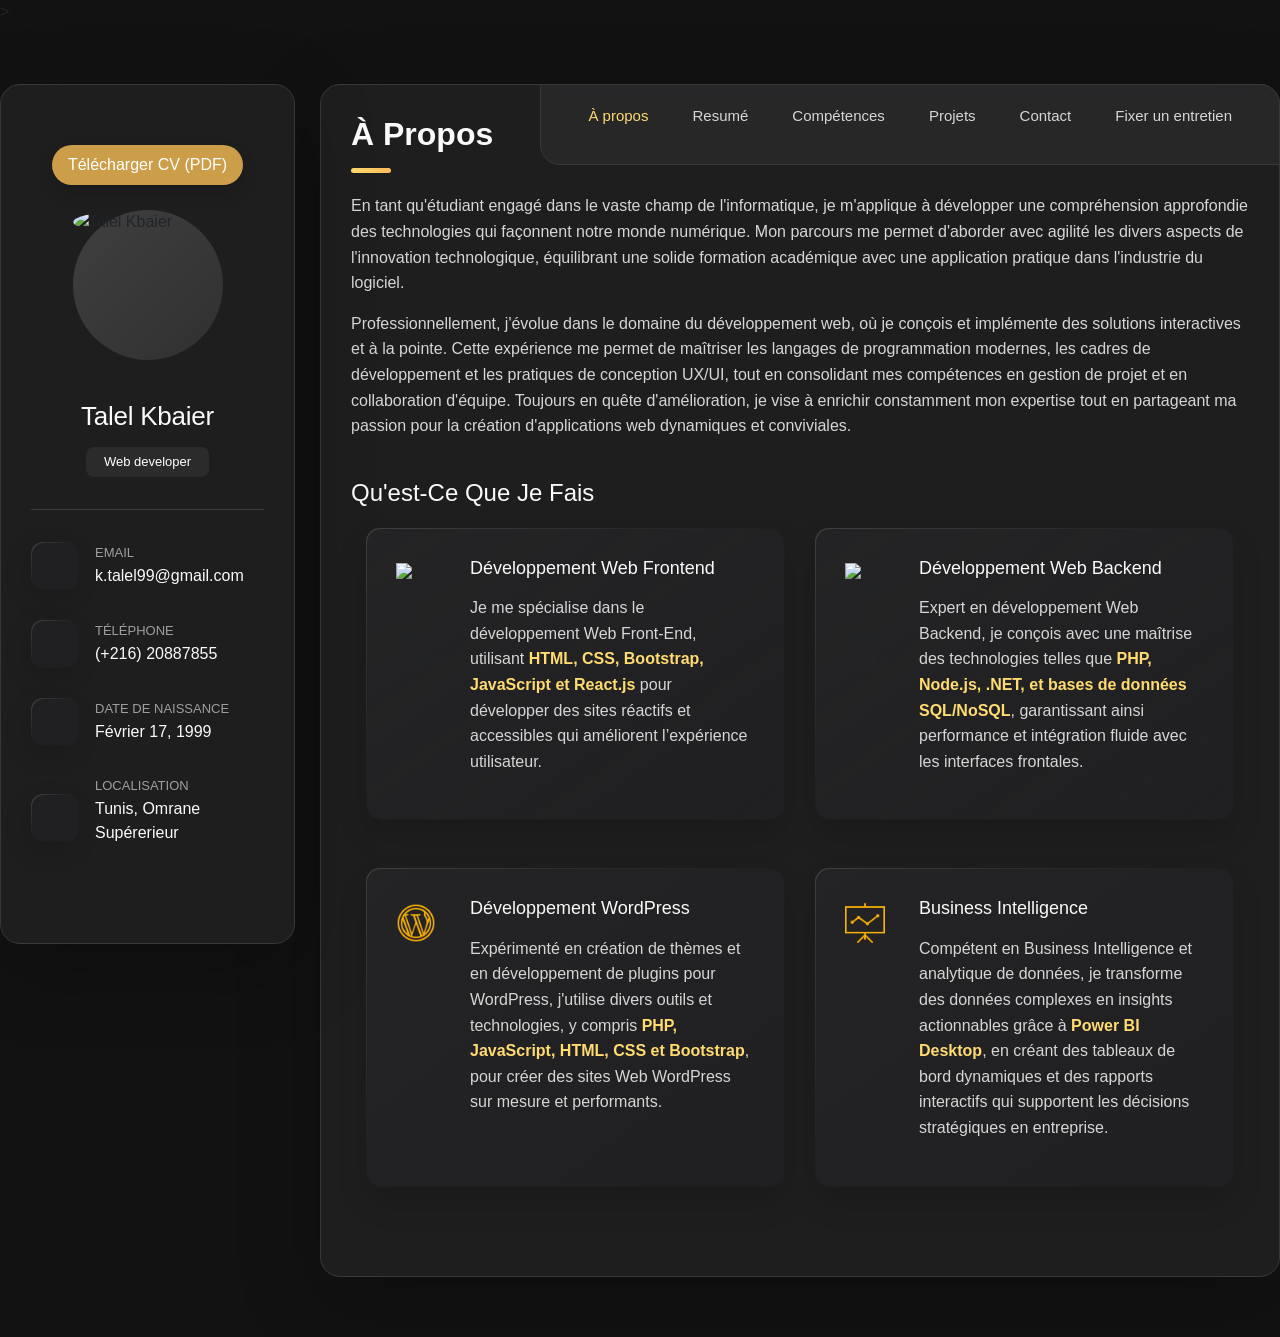
==== TalelPortfolio/index.html @ d2b21d93 "Add files via upload" ====
<!DOCTYPE html>
<html lang="en">
  <head>
    <meta charset="UTF-8" />
    <meta http-equiv="X-UA-Compatible" content="IE=edge" />
    <meta name="viewport" content="width=device-width, initial-scale=1.0" />
    >
    <link
      rel="stylesheet"
      href="https://stackpath.bootstrapcdn.com/bootstrap/4.5.2/css/bootstrap.min.css"
    />

    <title>Talel Kbaier</title>

    <!--
    - favicon
  -->
  <link rel="icon" href="./assets/images/talel_ai.jpg" type="image/jpg">


    <!--
    - custom css link
  -->
    <link rel="stylesheet" href="./assets/css/style.css" />

    <!--
    - google font link
  -->
    <link rel="preconnect" href="https://fonts.googleapis.com" />
    <link rel="preconnect" href="https://fonts.gstatic.com" crossorigin />
    <link
      href="https://fonts.googleapis.com/css2?family=Poppins:wght@300;400;500;600&display=swap"
      rel="stylesheet"
    />
  </head>

  <body>
    <!--
    - #MAIN
  -->

    <main>
      <!--
      - #SIDEBAR
    -->

    <aside class="sidebar" data-sidebar style="     ">
      <div class="sidebar-info"> 
        <div class="download-cv">
          <a href="./assets/cv/Talel_Kbaier_CV.pdf" class="btn btn-primary rounded-pill shadow" style="
              background-color: #cc9e49;
              border: none;
              text-align: center;
              text-decoration: none;
              display: inline-block;
              cursor: pointer;
              box-shadow: 0 4px 8px rgba(0, 0, 0, 0.1);
              padding: 8px 16px;
              color: white;
            " download="Talel_Kbaier_CV.pdf" target="_blank">
            Télécharger CV (PDF)
          </a>
        </div>
        
        <figure class="avatar-box" style="width: 150px; height: 150px ; border-radius: 50%;  ">
          <img src="./assets/images/talelPic.jpg" alt="Talel Kbaier" style="width: 100%; height: auto; border-radius: 50%;" />
        </figure>

          <div class="info-content">
            <h1 class="name" title="Talel Kbaier">Talel Kbaier</h1>

            <p class="title">Web developer</p>
          </div>

          <button class="info_more-btn" data-sidebar-btn>
            <span>Voir Contacts</span>

            <ion-icon name="chevron-down"></ion-icon>
          </button>
        </div>

        <div class="sidebar-info_more">
          <div class="separator"></div>

          <ul class="contacts-list">
            <li class="contact-item">
              <div class="icon-box">
                <ion-icon name="mail-outline"></ion-icon>
              </div>

              <div class="contact-info">
                <p class="contact-title">Email</p>

                <a href="mailto:k.talel99@gmail.com" class="contact-link"
                  >k.talel99@gmail.com</a
                >
              </div>
            </li>

            <li class="contact-item">
              <div class="icon-box">
                <ion-icon name="phone-portrait-outline"></ion-icon>
              </div>

              <div class="contact-info">
                <p class="contact-title">Téléphone</p>

                <a href="tel:+12133522795" class="contact-link"
                  >(+216) 20887855</a
                >
              </div>
            </li>

            <li class="contact-item">
              <div class="icon-box">
                <ion-icon name="calendar-outline"></ion-icon>
              </div>

              <div class="contact-info">
                <p class="contact-title">Date de naissance</p>

                <time datetime="1982-06-23">Février 17, 1999</time>
              </div>
            </li>

            <li class="contact-item">
              <div class="icon-box">
                <ion-icon name="location-outline"></ion-icon>
              </div>

              <div class="contact-info">
                <p class="contact-title">Localisation</p>

                <address>Tunis, Omrane Supérerieur</address>
              </div>
            </li>
          </ul>

          <div class="separator"></div>

          <ul class="social-list">
            <li class="social-item">
              <a href="https://www.facebook.com/Talel.Kb" class="social-link">
                <ion-icon name="logo-facebook"></ion-icon>
              </a>
            </li>

            <li class="social-item">
              <a
                href="https://www.linkedin.com/in/talel-kb/"
                class="social-link"
              >
                <ion-icon name="logo-linkedin"></ion-icon>
              </a>
            </li>

            <li class="social-item">
              <a href="https://www.instagram.com/talel_kb/" class="social-link">
                <ion-icon name="logo-instagram"></ion-icon>
              </a>
            </li>
          </ul>
        </div>
      </aside>

      <!--
      - #main-content
    -->

      <div class="main-content">
        <!--
        - #NAVBAR
      -->

        <nav class="navbar">
          <ul class="navbar-list">
            <li class="navbar-item">
              <button class="navbar-link active" data-nav-link>À propos</button>
            </li>

            <li class="navbar-item">
              <button class="navbar-link" data-nav-link>Resumé</button>
            </li>
            
            <li class="navbar-item">
              <button class="navbar-link" data-nav-link>Compétences</button>
            </li>

            <li class="navbar-item">
              <button class="navbar-link" data-nav-link>Projets</button>
            </li>

            <li class="navbar-item">
              <button class="navbar-link" data-nav-link>Contact</button>
            </li>

            <li class="navbar-item">
              <a href="https://calendly.com/talel_kb" target="_blank" class="navbar-link" rel="noopener noreferrer">Fixer un entretien </a>
            </li>
          </ul>
        </nav>

        <!--
        - #ABOUT
      -->

        <article class="about active" data-page="à propos">
          <header>
            <h2 class="h2 article-title">À propos</h2>
          </header>

          <section class="about-text">
            <p>
              En tant qu'étudiant engagé dans le vaste champ de l'informatique, je m'applique à développer une compréhension approfondie des technologies qui façonnent notre monde numérique. Mon parcours me permet d'aborder avec agilité les divers aspects de l'innovation technologique, équilibrant une solide formation académique avec une application pratique dans l'industrie du logiciel.
            </p>
          
            <p>
              Professionnellement, j'évolue dans le domaine du développement web, où je conçois et implémente des solutions interactives et à la pointe. Cette expérience me permet de maîtriser les langages de programmation modernes, les cadres de développement et les pratiques de conception UX/UI, tout en consolidant mes compétences en gestion de projet et en collaboration d'équipe. Toujours en quête d'amélioration, je vise à enrichir constamment mon expertise tout en partageant ma passion pour la création d'applications web dynamiques et conviviales.
            </p>
          </section>

          <!--
          - service
        -->

          <section class="service">
            <h3 class="h3 service-title">Qu'est-ce que je fais</h3>
            <div class="container">
              <!-- Première ligne pour les deux premiers éléments de service -->
              <div class="row mb-4 d-flex align-items-stretch">
                <!-- Première carte de service : Développement Frontend -->
                <div class="col-md-6 mb-4">
                  <div class="service-item d-flex h-100">
                    <div class="service-icon-box mr-3">
                      <img
                        src="./assets/images/icon-dev.svg"
                        alt="icone de développement frontend"
                        width="40"
                      />
                    </div>
                    <div class="service-content-box">
                      <h4 class="h4 service-item-title mb-3">
                        Développement Web Frontend
                      </h4>
                      <p class="service-item-text">
                        Je me spécialise dans le développement Web Front-End,
                        utilisant
                        <b>HTML, CSS, Bootstrap, JavaScript et React.js</b>
                        pour développer des sites réactifs et accessibles qui
                        améliorent l’expérience utilisateur.
                      </p>
                    </div>
                  </div>
                </div>

                <!-- Deuxième carte de service : Développement Backend -->
                <div class="col-md-6 mb-4">
                  <div class="service-item d-flex h-100">
                    <div class="service-icon-box mr-3">
                      <img
                        src="./assets/images/icon-dev.svg"
                        alt="icone de développement backend"
                        width="40"
                      />
                    </div>
                    <div class="service-content-box">
                      <h4 class="h4 service-item-title mb-3">
                        Développement Web Backend
                      </h4>
                      <p class="service-item-text">
                        Expert en développement Web Backend, je conçois avec une
                        maîtrise des technologies telles que
                        <b>PHP, Node.js, .NET, et bases de données SQL/NoSQL</b
                        >, garantissant ainsi performance et intégration fluide
                        avec les interfaces frontales.
                      </p>
                    </div>
                  </div>
                </div>
              </div>

              <!-- Deuxième ligne pour le troisième et le quatrième élément de service -->
              <div class="row mb-4 d-flex align-items-stretch">
                <!-- Quatrième carte de service : Développement WordPress -->
                <div class="col-md-6 mb-4">
                  <div class="service-item d-flex h-100">
                    <div class="service-icon-box mr-3">
                      <img
                        src="./assets/images/icon-wp.png"
                        alt="icone de développement WordPress"
                        width="40"
                      />
                    </div>
                    <div class="service-content-box">
                      <h4 class="h4 service-item-title mb-3">
                        Développement WordPress
                      </h4>
                      <p class="service-item-text">
                        Expérimenté en création de thèmes et en développement de
                        plugins pour WordPress, j'utilise divers outils et
                        technologies, y compris
                        <b>PHP, JavaScript, HTML, CSS et Bootstrap</b>, pour
                        créer des sites Web WordPress sur mesure et performants.
                      </p>
                    </div>
                  </div>
                </div>
                <!-- Troisième carte de service : Business Intelligence -->
                <div class="col-md-6 mb-4">
                  <div class="service-item d-flex h-100">
                    <div class="service-icon-box mr-3">
                      <img
                        src="./assets/images/icon-bi.png"
                        alt="icone de business intelligence"
                        width="40"
                      />
                    </div>
                    <div class="service-content-box">
                      <h4 class="h4 service-item-title mb-3">
                        Business Intelligence
                      </h4>
                      <p class="service-item-text">
                        Compétent en Business Intelligence et analytique de
                        données, je transforme des données complexes en insights
                        actionnables grâce à <b>Power BI Desktop</b>, en créant
                        des tableaux de bord dynamiques et des rapports
                        interactifs qui supportent les décisions stratégiques en
                        entreprise.
                      </p>
                    </div>
                  </div>
                </div>
              </div>
            </div>
          </section>

          <!--
          - testimonials
        -->

          <!-- <section class="testimonials">
            <h3 class="h3 testimonials-title">Testimonials</h3>

            <ul class="testimonials-list has-scrollbar">
              <li class="testimonials-item">
                <div class="content-card" data-testimonials-item>
                  <figure class="testimonials-avatar-box">
                    <img
                      src="./assets/images/avatar-1.png"
                      alt="Daniel lewis"
                      width="60"
                      data-testimonials-avatar
                    />
                  </figure>

                  <h4
                    class="h4 testimonials-item-title"
                    data-testimonials-title
                  >
                    Daniel lewis
                  </h4>

                  <div class="testimonials-text" data-testimonials-text>
                    <p>
                      Richard was hired to create a corporate identity. We were
                      very pleased with the work done. She has a lot of
                      experience and is very concerned about the needs of
                      client. Lorem ipsum dolor sit amet, ullamcous cididt
                      consectetur adipiscing elit, seds do et eiusmod tempor
                      incididunt ut laborels dolore magnarels alia.
                    </p>
                  </div>
                </div>
              </li>

              <li class="testimonials-item">
                <div class="content-card" data-testimonials-item>
                  <figure class="testimonials-avatar-box">
                    <img
                      src="./assets/images/avatar-2.png"
                      alt="Jessica miller"
                      width="60"
                      data-testimonials-avatar
                    />
                  </figure>

                  <h4
                    class="h4 testimonials-item-title"
                    data-testimonials-title
                  >
                    Jessica miller
                  </h4>

                  <div class="testimonials-text" data-testimonials-text>
                    <p>
                      Richard was hired to create a corporate identity. We were
                      very pleased with the work done. She has a lot of
                      experience and is very concerned about the needs of
                      client. Lorem ipsum dolor sit amet, ullamcous cididt
                      consectetur adipiscing elit, seds do et eiusmod tempor
                      incididunt ut laborels dolore magnarels alia.
                    </p>
                  </div>
                </div>
              </li>

              <li class="testimonials-item">
                <div class="content-card" data-testimonials-item>
                  <figure class="testimonials-avatar-box">
                    <img
                      src="./assets/images/avatar-3.png"
                      alt="Emily evans"
                      width="60"
                      data-testimonials-avatar
                    />
                  </figure>

                  <h4
                    class="h4 testimonials-item-title"
                    data-testimonials-title
                  >
                    Emily evans
                  </h4>

                  <div class="testimonials-text" data-testimonials-text>
                    <p>
                      Richard was hired to create a corporate identity. We were
                      very pleased with the work done. She has a lot of
                      experience and is very concerned about the needs of
                      client. Lorem ipsum dolor sit amet, ullamcous cididt
                      consectetur adipiscing elit, seds do et eiusmod tempor
                      incididunt ut laborels dolore magnarels alia.
                    </p>
                  </div>
                </div>
              </li>

              <li class="testimonials-item">
                <div class="content-card" data-testimonials-item>
                  <figure class="testimonials-avatar-box">
                    <img
                      src="./assets/images/avatar-4.png"
                      alt="Henry william"
                      width="60"
                      data-testimonials-avatar
                    />
                  </figure>

                  <h4
                    class="h4 testimonials-item-title"
                    data-testimonials-title
                  >
                    Henry william
                  </h4>

                  <div class="testimonials-text" data-testimonials-text>
                    <p>
                      Richard was hired to create a corporate identity. We were
                      very pleased with the work done. She has a lot of
                      experience and is very concerned about the needs of
                      client. Lorem ipsum dolor sit amet, ullamcous cididt
                      consectetur adipiscing elit, seds do et eiusmod tempor
                      incididunt ut laborels dolore magnarels alia.
                    </p>
                  </div>
                </div>
              </li>
            </ul>
          </section> -->

          <!--
          - testimonials modal
        -->

          <div class="modal-container" data-modal-container>
            <div class="overlay" data-overlay></div>

            <section class="testimonials-modal">
              <button class="modal-close-btn" data-modal-close-btn>
                <ion-icon name="close-outline"></ion-icon>
              </button>

              <div class="modal-img-wrapper">
                <figure class="modal-avatar-box">
                  <img
                    src="./assets/images/avatar-1.png"
                    alt="Daniel lewis"
                    width="80"
                    data-modal-img
                  />
                </figure>

                <img src="./assets/images/icon-quote.svg" alt="quote icon" />
              </div>

              <!-- <div class="modal-content">
                <h4 class="h3 modal-title" data-modal-title>Daniel lewis</h4>

                <time datetime="2021-06-14">14 June, 2021</time>

                <div data-modal-text>
                  <p>
                    Richard was hired to create a corporate identity. We were
                    very pleased with the work done. She has a lot of experience
                    and is very concerned about the needs of client. Lorem ipsum
                    dolor sit amet, ullamcous cididt consectetur adipiscing
                    elit, seds do et eiusmod tempor incididunt ut laborels
                    dolore magnarels alia.
                  </p>
                </div>
              </div> -->
            </section>
          </div>

          <!--
          - clients
        -->

          <section class="clients">
            <!-- <h3 class="h3 clients-title">Clients</h3>

            <ul class="clients-list has-scrollbar">
              <li class="clients-item">
                <a href="#">
                  <img
                    src="./assets/images/logo-1-color.png"
                    alt="client logo"
                  />
                </a>
              </li>

              <li class="clients-item">
                <a href="#">
                  <img
                    src="./assets/images/logo-2-color.png"
                    alt="client logo"
                  />
                </a>
              </li>

              <li class="clients-item">
                <a href="#">
                  <img
                    src="./assets/images/logo-3-color.png"
                    alt="client logo"
                  />
                </a>
              </li>

              <li class="clients-item">
                <a href="#">
                  <img
                    src="./assets/images/logo-4-color.png"
                    alt="client logo"
                  />
                </a>
              </li>

              <li class="clients-item">
                <a href="#">
                  <img
                    src="./assets/images/logo-5-color.png"
                    alt="client logo"
                  />
                </a>
              </li>

              <li class="clients-item">
                <a href="#">
                  <img
                    src="./assets/images/logo-6-color.png"
                    alt="client logo"
                  />
                </a>
              </li>
            </ul> -->
          </section>
        </article>

        <!--
        - #RESUMé
      -->

        <article class="resume" data-page="resumé">
          <header>
            <h2 class="h2 article-title">Resumé</h2>
          </header>
          <section class="timeline">
            <div class="title-wrapper">
              <div class="icon-box">
                <ion-icon name="book-outline"></ion-icon>
              </div>

              <h3 class="h3">Education</h3>
            </div>

            <ol class="timeline-list">
              <li class="timeline-item">
                <h4 class="h4 timeline-item-title">
                  Ecole Sup Privée d'Ingénierie et de Technologies ESPRIT
                </h4>

                <p class="timeline-text">
                  Cycle d'ingénieur en informatique (cours du soir)
                  <span>Actuellement</span>
                </p>
              </li>

              <li class="timeline-item">
                <h4 class="h4 timeline-item-title">
                  Faculté des Sciences Economiques et de Gestion De Tunis FSEGT
                </h4>

                <p class="timeline-text">
                  Business Intelligence <span>2020 - 2022</span>
                </p>
              </li>

              <li class="timeline-item">
                <h4 class="h4 timeline-item-title">
                  L'Institut supérieur d'informatique de Mahdia ISIMA
                </h4>

                <p class="timeline-text">
                  Business Computing <span>2019 - 2020</span>
                </p>
              </li>
              <li class="timeline-item">
                <h4 class="h4 timeline-item-title">Lycée Bardo</h4>

                <p class="timeline-text">
                  Baccalauréat en Sciences Techniques <span>2018 - 2019</span>
                </p>
              </li>
            </ol>
          </section>

          <section class="timeline">
            <div class="title-wrapper">
              <div class="icon-box">
                <img src="./assets/images/experIcon.png" alt="Expérience Icon">
              </div>
              
              <h3 class="h3">Expérience</h3>
            </div>

            <ol class="timeline-list">
              <li class="timeline-item">
                <h4 class="h4 timeline-item-title">Triweb</h4>

                <span>01/2023- Actuellement</span>

                <p class="timeline-text">
                  En tant que développeur <b>Web front-end et back-end </b>à
                  Triweb, j’emploie une gamme étendue de technologies, incluant
                  HTML, CSS, JavaScript, PHP, React.js, .NET, Node.js, ainsi que
                  les systèmes de gestion de base de données MongoDB et SQL
                  Server. Spécialisé aussi dans le développement
                  <b>WordPress</b>, je maîtrise l’utilisation des différents
                  plugins et thèmes et me consacre à la
                  <b>création de plugins</b> sur mesure.
                </p>
              </li>

              <li class="timeline-item">
                <h4 class="h4 timeline-item-title">Transcom</h4>

                <span> 08/2022 - 12/2022 </span>

                <p class="timeline-text">Conseiller bancaire à Paypal</p>
              </li>

              <li class="timeline-item">
                <h4 class="h4 timeline-item-title">Assurance COMAR (PFE)</h4>
                <span>01/2022 - 06/2022</span>
                <p class="timeline-text">
                  J'ai mené une analyse approfondie des performances techniques
                  du programme de réassurance, en exploitant
                  <b>Power BI Desktop</b>
                  pour en extraire des insights clés et élaborer des tableaux de
                  bord interactifs qui ont optimisé la prise de décision
                  stratégique.
                </p>
              </li>

              <li class="timeline-item">
                <h4 class="h4 timeline-item-title">Stradivarius</h4>
                <span>06/2021 - 08/2021</span>
                <p class="timeline-text">Conseiller de vente</p>
              </li>
            </ol>
    

        </article>

      
        <!--
        - #Compétences
      -->

        <article class="compétences" data-page="compétences">
          <header>
            <h2 style="font-size: x-large;" class="h2 article-title">Compétences</h2>
          </header>
 

          <section class="skill py-5">
            <h3 class="h3 skills-title text-center mb-4">Mes compétences</h3>
          
            <div class="container">
              <div class="row">
                <div class="col-12 text-center mb-4">
                  <h7 class="skills-title mb-4">Web</h7>
                </div>
          
                <!-- Compétences "Web" -->
                <div class="row mb-5 justify-content-center">
                  <div class="col-custom mb-3">
                    <div class="card skill-card px-2 py-2">
                      <div class="card-body p-2">
                        <h6 class="card-title mb-0 text-center">HTML</h6>
                      </div>
                    </div>
                  </div>
          
                  <div class="col-custom mb-3">
                    <div class="card skill-card px-2 py-2">
                      <div class="card-body p-2">
                        <h6 class="card-title mb-0 text-center">CSS</h6>
                      </div>
                    </div>
                  </div>
          
                  <div class="col-custom mb-3">
                    <div class="card skill-card px-2 py-2">
                      <div class="card-body p-2">
                        <h6 class="card-title mb-0 text-center">JavaScript</h6>
                      </div>
                    </div>
                  </div>
          
                  <div class="col-custom mb-3">
                    <div class="card skill-card px-2 py-2">
                      <div class="card-body p-2">
                        <h6 class="card-title mb-0 text-center">PHP</h6>
                      </div>
                    </div>
                  </div>
          
                  <div class="col-custom mb-3">
                    <div class="card skill-card px-2 py-2">
                      <div class="card-body p-2">
                        <h6 class="card-title mb-0 text-center">Bootstrap</h6>
                      </div>
                    </div>
                  </div>
          
                  <div class="col-custom mb-3">
                    <div class="card skill-card px-2 py-2">
                      <div class="card-body p-2">
                        <h6 class="card-title mb-0 text-center">React Js</h6>
                      </div>
                    </div>
                  </div>
          
                  <div class="col-custom mb-3">
                    <div class="card skill-card px-2 py-2">
                      <div class="card-body p-2">
                        <h6 class="card-title mb-0 text-center">Node Js</h6>
                      </div>
                    </div>
                  </div>
          
                  <div class="col-custom mb-3">
                    <div class="card skill-card px-2 py-2">
                      <div class="card-body p-2">
                        <h6 class="card-title mb-0 text-center">C# .NET</h6>
                      </div>
                    </div>
         
                </div> <!-- Fin compétences "Web" -->
          
                <div class="col-12 text-center mb-4">
                  <h7 class="skills-title mb-4">Base de données</h7>
                </div>
          
                <!-- Compétences "Base de données" -->
                <div class="row mb-5 justify-content-center">
                  <div class="col-custom mb-3">
                    <div class="card skill-card px-2 py-2">
                      <div class="card-body p-2">
                        <h6 class="card-title mb-0 text-center">NoSQL</h6>
                      </div>
                    </div>
                  </div>
          
                  <div class="col-custom mb-3">
                    <div class="card skill-card px-2 py-2">
                      <div class="card-body p-2">
                        <h6 class="card-title mb-0 text-center">Mongo DB</h6>
                      </div>
                    </div>
                  </div>
          
                  <div class="col-custom mb-3">
                    <div class="card skill-card px-2 py-2">
                      <div class="card-body p-2">
                        <h6 class="card-title mb-0 text-center">SQL Server</h6>
                      </div>
                    </div>
                  </div>
          
                  <div class="col-custom mb-3">
                    <div class="card skill-card px-2 py-2">
                      <div class="card-body p-2">
                        <h6 class="card-title mb-0 text-center">phpMyAdmin</h6>
                      </div>
                    </div>
                  </div>
          
                  <div class="col-custom mb-3">
                    <div class="card skill-card px-2 py-2">
                      <div class="card-body p-2">
                        <h6 class="card-title mb-0 text-center">Power BI Desktop</h6>
                      </div>
                    </div>
                  
                </div> <!-- Fin compétences "Base de données" -->
          
                <div class="col-12 text-center mb-4">
                  <h7 class="skills-title mb-4">Programmation</h7>
                </div>
          
                <!-- Compétences "Programmation" -->
                <div class="row mb-5 justify-content-center">
                  <div class="col-custom mb-3">
                    <div class="card skill-card px-2 py-2">
                      <div class="card-body p-2">
                        <h6 class="card-title mb-0 text-center">Python</h6>
                      </div>
                    </div>
                  </div>
          
                  <div class="col-custom mb-3">
                    <div class="card skill-card px-2 py-2">
                      <div class="card-body p-2">
                        <h6 class="card-title mb-0 text-center">Java</h6>
                      </div>
                    </div>
                  </div>
          
                  <div class="col-custom mb-3">
                    <div class="card skill-card px-2 py-2">
                      <div class="card-body p-2">
                        <h6 class="card-title mb-0 text-center">C</h6>
                      </div>
                    </div>
                  </div>
               <!-- Fin compétences "Programmation" -->
          
                <div class="col-12 text-center mb-4">
                  <h6 class="skills-title mb-4">Autres</h6>
                </div>
          
                <!-- Compétences "Autres" -->
                <div class="row mb-5 justify-content-center">
                  <div class="col-custom mb-3">
                    <div class="card skill-card px-2 py-2">
                      <div class="card-body p-2">
                        <h6 class="card-title mb-0 text-center">UML</h6>
                      </div>
                    </div>
                  </div>
          
                  <div class="col-custom mb-3">
                    <div class="card skill-card px-2 py-2">
                      <div class="card-body p-2">
                        <h6 class="card-title mb-0 text-center">Odoo</h6>
                      </div>
                    </div>
                  </div>
          
                  <div class="col-custom mb-3">
                    <div class="card skill-card px-2 py-2">
                      <div class="card-body p-2">
                        <h6 class="card-title mb-0 text-center">Microsoft Office</h6>
                      </div>
                    </div>
                  </div>
          
                  <div class="col-custom mb-3">
                    <div class="card skill-card px-2 py-2">
                      <div class="card-body p-2">
                        <h6 class="card-title mb-0 text-center">Photoshop</h6>
                      </div>
                    </div>
                  </div>
          
                  <div class="col-custom mb-3">
                    <div class="card skill-card px-2 py-2">
                      <div class="card-body p-2">
                        <h6 class="card-title mb-0 text-center">Filmora</h6>
                      </div>
                    </div> </div> </div> </div></div>
          
          
                 
                <!-- Fin compétences "Autres" -->
              </div> <!-- Fin container compétences -->
            </div> <!-- Fin section compétences -->
          
            <!-- Section Langues -->
            <section>
              <h3 class="h3 skills-title text-center">Mes Langues</h3>
          
              <ul class="skills-list content-card text-center">
                <li class="skills-item">
                  <h5 class="h5">Arabe</h5>
                  <div class="skill-progress-bg">
                    <div class="skill-progress-fill" style="width: 100%"></div>
                  </div>
                </li>
          
                <li class="skills-item">
                  <h5 class="h5">Français</h5>
                  <div class="skill-progress-bg">
                    <div class="skill-progress-fill" style="width: 80%"></div>
                  </div>
                </li>
          
                <li class="skills-item">
                  <h5 class="h5">Anglais</h5>
                  <div class="skill-progress-bg">
                    <div class="skill-progress-fill" style="width: 60%"></div>
                  </div>
                </li>
              </ul>
            </section> <!-- Fin section Langues -->
          </section> <!-- Fin section globale compétences et langues -->
</article>




  <!--
        - #PROJETS
      -->

      <article class="projets" data-page="projets">
        <header>
          <h2 class="h2 article-title">Projets</h2>
        </header>

        <section class="projects">
          <ul class="filter-list">
            <li class="filter-item">
              <button class="active" data-filter-btn>Tous</button>
            </li>

            <li class="filter-item">
              <button data-filter-btn>Development Web</button>
            </li>

            <li class="filter-item">
              <button data-filter-btn>Applications</button>
            </li>

            <li class="filter-item">
              <button data-filter-btn>Wordpress</button>
            </li>
          </ul>

          <div class="filter-select-box">
            <button class="filter-select" data-select>
              <div class="select-value" data-selecct-value>
                Select category
              </div>

              <div class="select-icon">
                <ion-icon name="chevron-down"></ion-icon>
              </div>
            </button>

            <ul class="select-list">
              <li class="select-item">
                <button data-select-item>Tous</button>
              </li>

              <li class="select-item">
                <button data-select-item>Development Web</button>
              </li>

              <li class="select-item">
                <button data-select-item>Applications</button>
              </li>

              <li class="select-item">
                <button data-select-item>Wordpress</button>
              </li>
            </ul>
          </div>

          <!-- <ul class="project-list">
            <li
              class="project-item active"
              data-filter-item
              data-category="Development Web"
            >
              <a href="#">
                <figure class="project-img">
                  <div class="project-item-icon-box">
                    <ion-icon name="eye-outline"></ion-icon>
                  </div>

                  <img
                    src="./assets/images/project-1.jpg"
                    alt="finance"
                    loading="lazy"
                  />
                </figure>

                <h3 class="project-title">Finance</h3>

                <p class="project-category">Web development</p>
              </a>
            </li>

            <li
              class="project-item active"
              data-filter-item
              data-category="Development Web"
            >
              <a href="#">
                <figure class="project-img">
                  <div class="project-item-icon-box">
                    <ion-icon name="eye-outline"></ion-icon>
                  </div>

                  <img
                    src="./assets/images/project-2.png"
                    alt="orizon"
                    loading="lazy"
                  />
                </figure>

                <h3 class="project-title">Orizon</h3>

                <p class="project-category">Web development</p>
              </a>
            </li>

            <li
              class="project-item active"
              data-filter-item
              data-category="web design"
            >
              <a href="#">
                <figure class="project-img">
                  <div class="project-item-icon-box">
                    <ion-icon name="eye-outline"></ion-icon>
                  </div>

                  <img
                    src="./assets/images/project-3.jpg"
                    alt="fundo"
                    loading="lazy"
                  />
                </figure>

                <h3 class="project-title">Fundo</h3>

                <p class="project-category">Web design</p>
              </a>
            </li>

            <li
              class="project-item active"
              data-filter-item
              data-category="applications"
            >
              <a href="#">
                <figure class="project-img">
                  <div class="project-item-icon-box">
                    <ion-icon name="eye-outline"></ion-icon>
                  </div>

                  <img
                    src="./assets/images/project-4.png"
                    alt="brawlhalla"
                    loading="lazy"
                  />
                </figure>

                <h3 class="project-title">Brawlhalla</h3>

                <p class="project-category">Applications</p>
              </a>
            </li>

            <li
              class="project-item active"
              data-filter-item
              data-category="web design"
            >
              <a href="#">
                <figure class="project-img">
                  <div class="project-item-icon-box">
                    <ion-icon name="eye-outline"></ion-icon>
                  </div>

                  <img
                    src="./assets/images/project-5.png"
                    alt="dsm."
                    loading="lazy"
                  />
                </figure>

                <h3 class="project-title">DSM.</h3>

                <p class="project-category">Web design</p>
              </a>
            </li>

            <li
              class="project-item active"
              data-filter-item
              data-category="web design"
            >
              <a href="#">
                <figure class="project-img">
                  <div class="project-item-icon-box">
                    <ion-icon name="eye-outline"></ion-icon>
                  </div>

                  <img
                    src="./assets/images/project-6.png"
                    alt="metaspark"
                    loading="lazy"
                  />
                </figure>

                <h3 class="project-title">MetaSpark</h3>

                <p class="project-category">Web design</p>
              </a>
            </li>

            <li
              class="project-item active"
              data-filter-item
              data-category="web development"
            >
              <a href="#">
                <figure class="project-img">
                  <div class="project-item-icon-box">
                    <ion-icon name="eye-outline"></ion-icon>
                  </div>

                  <img
                    src="./assets/images/project-7.png"
                    alt="summary"
                    loading="lazy"
                  />
                </figure>

                <h3 class="project-title">Summary</h3>

                <p class="project-category">Web development</p>
              </a>
            </li>

            <li
              class="project-item active"
              data-filter-item
              data-category="applications"
            >
              <a href="#">
                <figure class="project-img">
                  <div class="project-item-icon-box">
                    <ion-icon name="eye-outline"></ion-icon>
                  </div>

                  <img
                    src="./assets/images/project-8.jpg"
                    alt="task manager"
                    loading="lazy"
                  />
                </figure>

                <h3 class="project-title">Task Manager</h3>

                <p class="project-category">Applications</p>
              </a>
            </li>

            <li
              class="project-item active"
              data-filter-item
              data-category="web development"
            >
              <a href="#">
                <figure class="project-img">
                  <div class="project-item-icon-box">
                    <ion-icon name="eye-outline"></ion-icon>
                  </div>

                  <img
                    src="./assets/images/project-9.png"
                    alt="arrival"
                    loading="lazy"
                  />
                </figure>

                <h3 class="project-title">Arrival</h3>

                <p class="project-category">Web development</p>
              </a>
            </li>
          </ul> -->
        </section>
      </article>



        <!--
        - #CONTACT
      -->

        <article class="contact" data-page="contact">
          <header>
            <h2 class="h2 article-title">Contact</h2>
          </header>

          <section class="mapbox" data-mapbox>
            <figure>
              <iframe
                src="https://www.google.com/maps/embed?pb=!1m18!1m12!1m3!1d29515.638011172974!2d10.125876799959794!3d36.833902357087496!2m3!1f0!2f0!3f0!3m2!1i1024!2i768!4f13.1!3m3!1m2!1s0x12fd331066adebc1%3A0x99fb50001c7ca67e!2sEl%20Omrane%20sup%C3%A9rieur%2C%20Tunis!5e0!3m2!1sfr!2stn!4v1704654046013!5m2!1sfr!2stn"
                width="600"
                height="450"
                style="border:0;"
                allowfullscreen=""
                loading="lazy"
                referrerpolicy="no-referrer-when-downgrade"
              ></iframe>
            </figure>
          </section>
          

          <section class="contact-form">
            <h3 class="h3 form-title">Formulaire de contact</h3>

            <form action="#" class="form" data-form>
              <div class="input-wrapper">
                <input
                  type="text"
                  name="fullname"
                  class="form-input"
                  placeholder="Nom et prénom"
                  required
                  data-form-input
                />

                <input
                  type="email"
                  name="email"
                  class="form-input"
                  placeholder="Adresse e-mail"
                  required
                  data-form-input
                />
              </div>

              <textarea
                name="message"
                class="form-input"
                placeholder="Votre message"
                required
                data-form-input
              ></textarea>

              <button class="form-btn" type="submit" disabled data-form-btn>
                <ion-icon name="paper-plane"></ion-icon>
                <span>Envoyer</span>
              </button>
            </form>
          </section>
        </article>
      </div>
    </main>

    <!--
    - custom js link
  -->
    <script src="./assets/js/script.js"></script>

    <!--
    - ionicon link
  -->
    <script
      type="module"
      src="https://unpkg.com/ionicons@5.5.2/dist/ionicons/ionicons.esm.js"
    ></script>
    <script
      nomodule
      src="https://unpkg.com/ionicons@5.5.2/dist/ionicons/ionicons.js"
    ></script>
  </body>
</html>
---- TalelPortfolio/assets/css/style.css ----
/*-----------------------------------*\
  #style.css
\*-----------------------------------*/

/**
 * copyright 2022 @codewithsadee
 */

/*-----------------------------------*\
  #CUSTOM PROPERTY
\*-----------------------------------*/

:root {
  /**
   * colors
   */

  /* gradient */

  --bg-gradient-onyx: linear-gradient(
    to bottom right,
    hsl(240, 1%, 25%) 3%,
    hsl(0, 0%, 19%) 97%
  );
  --bg-gradient-jet: linear-gradient(
      to bottom right,
      hsla(240, 1%, 18%, 0.251) 0%,
      hsla(240, 2%, 11%, 0) 100%
    ),
    hsl(240, 2%, 13%);
  --bg-gradient-yellow-1: linear-gradient(
    to bottom right,
    hsl(45, 100%, 71%) 0%,
    hsla(36, 100%, 69%, 0) 50%
  );
  --bg-gradient-yellow-2: linear-gradient(
      135deg,
      hsla(45, 100%, 71%, 0.251) 0%,
      hsla(35, 100%, 68%, 0) 59.86%
    ),
    hsl(240, 2%, 13%);
  --border-gradient-onyx: linear-gradient(
    to bottom right,
    hsl(0, 0%, 25%) 0%,
    hsla(0, 0%, 25%, 0) 50%
  );
  --text-gradient-yellow: linear-gradient(
    to right,
    hsl(45, 100%, 72%),
    hsl(35, 100%, 68%)
  );

  /* solid */

  --jet: hsl(0, 0%, 22%);
  --onyx: hsl(240, 1%, 17%);
  --eerie-black-1: hsl(240, 2%, 13%);
  --eerie-black-2: hsl(240, 2%, 12%);
  --smoky-black: hsl(0, 0%, 7%);
  --white-1: hsl(0, 0%, 100%);
  --white-2: hsl(0, 0%, 98%);
  --orange-yellow-crayola: hsl(45, 100%, 72%);
  --vegas-gold: hsl(45, 54%, 58%);
  --light-gray: hsl(0, 0%, 84%);
  --light-gray-70: hsla(0, 0%, 84%, 0.7);
  --bittersweet-shimmer: hsl(0, 43%, 51%);

  /**
   * typography
   */

  /* font-family */
  --ff-poppins: "Poppins", sans-serif;

  /* font-size */
  --fs-1: 24px;
  --fs-2: 18px;
  --fs-3: 17px;
  --fs-4: 16px;
  --fs-5: 15px;
  --fs-6: 14px;
  --fs-7: 13px;
  --fs-8: 11px;

  /* font-weight */
  --fw-300: 300;
  --fw-400: 400;
  --fw-500: 500;
  --fw-600: 600;

  /**
   * shadow
   */

  --shadow-1: -4px 8px 24px hsla(0, 0%, 0%, 0.25);
  --shadow-2: 0 16px 30px hsla(0, 0%, 0%, 0.25);
  --shadow-3: 0 16px 40px hsla(0, 0%, 0%, 0.25);
  --shadow-4: 0 25px 50px hsla(0, 0%, 0%, 0.15);
  --shadow-5: 0 24px 80px hsla(0, 0%, 0%, 0.25);

  /**
   * transition
   */

  --transition-1: 0.25s ease;
  --transition-2: 0.5s ease-in-out;
}

/*-----------------------------------*\
  #RESET
\*-----------------------------------*/
.service-item-text b {
  color: #ffdb70;
}

.timeline-text b {
  color: var(--vegas-gold);
}
*,
*::before,
*::after {
  margin: 0;
  padding: 0;
  box-sizing: border-box;
}
.skills-title  {color: white;}
a {
  text-decoration: none;
}

li {
  list-style: none;
}

img,
ion-icon,
a,
button,
time,
span {
  display: block;
}

button {
  font: inherit;
  background: none;
  border: none;
  text-align: left;
  cursor: pointer;
}

input,
textarea {
  display: block;
  width: 100%;
  background: none;
  font: inherit;
}

::selection {
  background: var(--orange-yellow-crayola);
  color: var(--smoky-black);
}

:focus {
  outline-color: var(--orange-yellow-crayola);
}

html {
  font-family: var(--ff-poppins);
}

body {
  background: var(--smoky-black);
}

/*-----------------------------------*\
  #REUSED STYLE
\*-----------------------------------*/

.sidebar,
article {
  background: var(--eerie-black-2);
  border: 1px solid var(--jet);
  border-radius: 20px;
  padding: 15px;
  box-shadow: var(--shadow-1);
  z-index: 1;
}

.separator {
  width: 100%;
  height: 1px;
  background: var(--jet);
  margin: 16px 0;
}

.icon-box {
  position: relative;
  background: var(--border-gradient-onyx);
  width: 30px;
  height: 30px;
  border-radius: 8px;
  display: flex;
  justify-content: center;
  align-items: center;
  font-size: 16px;
  color: var(--orange-yellow-crayola);
  box-shadow: var(--shadow-1);
  z-index: 1;
}

.icon-box::before {
  content: "";
  position: absolute;
  inset: 1px;
  background: var(--eerie-black-1);
  border-radius: inherit;
  z-index: -1;
}

.icon-box ion-icon {
  --ionicon-stroke-width: 35px;
}

article {
  display: none;
}

article.active {
  display: block;
  animation: fade 0.5s ease backwards;
}

@keyframes fade {
  0% {
    opacity: 0;
  }
  100% {
    opacity: 1;
  }
}

.h2,
.h3,
.h4,
.h5 {
  color: var(--white-2);
  text-transform: capitalize;
}

.h2 {
  font-size: var(--fs-1);
}

.h3 {
  font-size: var(--fs-2);
}

.h4 {
  font-size: var(--fs-4);
}

.h5 {
  font-size: var(--fs-7);
  font-weight: var(--fw-500);
}

.article-title {
  position: relative;
  padding-bottom: 7px;
}

.article-title::after {
  content: "";
  position: absolute;
  bottom: 0;
  left: 0;
  width: 30px;
  height: 3px;
  background: var(--text-gradient-yellow);
  border-radius: 3px;
}

.has-scrollbar::-webkit-scrollbar {
  width: 5px; /* for vertical scrollbar */
  height: 5px; /* for horizontal scrollbar */
}

.has-scrollbar::-webkit-scrollbar-track {
  background: var(--onyx);
  border-radius: 5px;
}

.has-scrollbar::-webkit-scrollbar-thumb {
  background: var(--orange-yellow-crayola);
  border-radius: 5px;
}

.has-scrollbar::-webkit-scrollbar-button {
  width: 20px;
}

.content-card {
  position: relative;
  background: var(--border-gradient-onyx);
  padding: 15px;
  padding-top: 45px;
  border-radius: 14px;
  box-shadow: var(--shadow-2);
  cursor: pointer;
  z-index: 1;
}

.content-card::before {
  content: "";
  position: absolute;
  inset: 1px;
  background: var(--bg-gradient-jet);
  border-radius: inherit;
  z-index: -1;
}

/*-----------------------------------*\
  #MAIN
\*-----------------------------------*/

main {
  margin: 15px 12px;
  margin-bottom: 75px;
  min-width: 259px;
}

/*-----------------------------------*\
  #SIDEBAR
\*-----------------------------------*/

.sidebar {
  margin-bottom: 15px;
  max-height: 112px;
  overflow: hidden;
  transition: var(--transition-2);
}

.sidebar.active {
  max-height: 405px;
}

.sidebar-info {
  position: relative;
  display: flex;
  justify-content: flex-start;
  align-items: center;
  gap: 15px;
}

.avatar-box {
  background: var(--bg-gradient-onyx);
  border-radius: 20px;
}

.info-content .name {
  color: var(--white-2);
  font-size: var(--fs-3);
  font-weight: var(--fw-500);
  letter-spacing: -0.25px;
  margin-bottom: 10px;
}

.info-content .title {
  color: var(--white-1);
  background: var(--onyx);
  font-size: var(--fs-8);
  font-weight: var(--fw-300);
  width: max-content;
  padding: 3px 12px;
  border-radius: 8px;
}

.info_more-btn {
  position: absolute;
  top: -15px;
  right: -15px;
  border-radius: 0 15px;
  font-size: 13px;
  color: var(--orange-yellow-crayola);
  background: var(--border-gradient-onyx);
  padding: 10px;
  box-shadow: var(--shadow-2);
  transition: var(--transition-1);
  z-index: 1;
}

.info_more-btn::before {
  content: "";
  position: absolute;
  inset: 1px;
  border-radius: inherit;
  background: var(--bg-gradient-jet);
  transition: var(--transition-1);
  z-index: -1;
}

.info_more-btn:hover,
.info_more-btn:focus {
  background: var(--bg-gradient-yellow-1);
}

.info_more-btn:hover::before,
.info_more-btn:focus::before {
  background: var(--bg-gradient-yellow-2);
}

.info_more-btn span {
  display: none;
}

.sidebar-info_more {
  opacity: 0;
  visibility: hidden;
  transition: var(--transition-2);
}

.sidebar.active .sidebar-info_more {
  opacity: 1;
  visibility: visible;
}

.contacts-list {
  display: grid;
  grid-template-columns: 1fr;
  gap: 16px;
}

.contact-item {
  min-width: 100%;
  display: flex;
  align-items: center;
  gap: 16px;
}

.contact-info {
  max-width: calc(100% - 46px);
  width: calc(100% - 46px);
}

.contact-title {
  color: var(--light-gray-70);
  font-size: var(--fs-8);
  text-transform: uppercase;
  margin-bottom: 2px;
}

.contact-info :is(.contact-link, time, address) {
  color: var(--white-2);
  font-size: var(--fs-7);
}

.contact-info address {
  font-style: normal;
}

.social-list {
  display: flex;
  justify-content: flex-start;
  align-items: center;
  gap: 15px;
  padding-bottom: 4px;
  padding-left: 7px;
}

.social-item .social-link {
  color: var(--light-gray-70);
  font-size: 18px;
}

.social-item .social-link:hover {
  color: var(--light-gray);
}

/*-----------------------------------*\
  #NAVBAR
\*-----------------------------------*/

.navbar {
  position: fixed;
  bottom: 0;
  left: 0;
  width: 100%;
  background: hsla(240, 1%, 17%, 0.75);
  backdrop-filter: blur(10px);
  border: 1px solid var(--jet);
  border-radius: 12px 12px 0 0;
  box-shadow: var(--shadow-2);
  z-index: 5;
}

.navbar-list {
  display: flex;
  flex-wrap: wrap;
  justify-content: center;
  align-items: center;
  padding: 0 10px;
}

.navbar-link {
  color: var(--light-gray);
  font-size: var(--fs-8);
  padding: 20px 7px;
  transition: color var(--transition-1);
}

.navbar-link:hover,
.navbar-link:focus {
  color: var(--light-gray-70);
}

.navbar-link.active {
  color: var(--orange-yellow-crayola);
}

/*-----------------------------------*\
  #ABOUT
\*-----------------------------------*/

.about .article-title {
  margin-bottom: 15px;
}

.about-text {
  color: var(--light-gray);
  font-size: var(--fs-6);
  font-weight: var(--fw-300);
  line-height: 1.6;
}

.about-text p {
  margin-bottom: 15px;
}

/**
 * #service 
 */

.service {
  margin-bottom: 35px;
}

.service-title {
  margin-bottom: 20px;
}

.service-list {
  display: grid;
  grid-template-columns: 1fr;
  gap: 20px;
}

.service-item {
  position: relative;
  background: var(--border-gradient-onyx);
  padding: 20px;
  border-radius: 14px;
  box-shadow: var(--shadow-2);
  z-index: 1;
}

.service-item::before {
  content: "";
  position: absolute;
  inset: 1px;
  background: var(--bg-gradient-jet);
  border-radius: inherit;
  z-index: -1;
}

.service-icon-box {
  margin-bottom: 10px;
}

.service-icon-box img {
  margin: auto;
}

.service-content-box {
  text-align: center;
}

.service-item-title {
  margin-bottom: 7px;
}

.service-item-text {
  color: var(--light-gray);
  font-size: var(--fs-6);
  font-weight: var(--fw-3);
  line-height: 1.6;
}

/**
 * #testimonials 
 */

.testimonials {
  margin-bottom: 30px;
}

.testimonials-title {
  margin-bottom: 20px;
}

.testimonials-list {
  display: flex;
  justify-content: flex-start;
  align-items: flex-start;
  gap: 15px;
  margin: 0 -15px;
  padding: 25px 15px;
  padding-bottom: 35px;
  overflow-x: auto;
  scroll-behavior: smooth;
  overscroll-behavior-inline: contain;
  scroll-snap-type: inline mandatory;
}

.testimonials-item {
  min-width: 100%;
  scroll-snap-align: center;
}

.testimonials-avatar-box {
  position: absolute;
  top: 0;
  left: 0;
  transform: translate(15px, -25px);
  background: var(--bg-gradient-onyx);
  border-radius: 14px;
  box-shadow: var(--shadow-1);
}

.testimonials-item-title {
  margin-bottom: 7px;
}

.testimonials-text {
  color: var(--light-gray);
  font-size: var(--fs-6);
  font-weight: var(--fw-300);
  line-height: 1.6;
  display: -webkit-box;
  line-clamp: 4;
  -webkit-line-clamp: 4;
  -webkit-box-orient: vertical;
  overflow: hidden;
}

/**
 * #testimonials-modal
 */

.modal-container {
  position: fixed;
  top: 0;
  left: 0;
  width: 100%;
  height: 100%;
  display: flex;
  justify-content: center;
  align-items: center;
  overflow-y: auto;
  overscroll-behavior: contain;
  z-index: 20;
  pointer-events: none;
  visibility: hidden;
}

.modal-container::-webkit-scrollbar {
  display: none;
}

.modal-container.active {
  pointer-events: all;
  visibility: visible;
}

.overlay {
  position: fixed;
  top: 0;
  left: 0;
  width: 100%;
  height: 100vh;
  background: hsl(0, 0%, 5%);
  opacity: 0;
  visibility: hidden;
  pointer-events: none;
  z-index: 1;
  transition: var(--transition-1);
}

.overlay.active {
  opacity: 0.8;
  visibility: visible;
  pointer-events: all;
}

.testimonials-modal {
  background: var(--eerie-black-2);
  position: relative;
  padding: 15px;
  margin: 15px 12px;
  border: 1px solid var(--jet);
  border-radius: 14px;
  box-shadow: var(--shadow-5);
  transform: scale(1.2);
  opacity: 0;
  transition: var(--transition-1);
  z-index: 2;
}

.modal-container.active .testimonials-modal {
  transform: scale(1);
  opacity: 1;
}

.modal-close-btn {
  position: absolute;
  top: 15px;
  right: 15px;
  background: var(--onyx);
  border-radius: 8px;
  width: 32px;
  height: 32px;
  display: flex;
  justify-content: center;
  align-items: center;
  color: var(--white-2);
  font-size: 18px;
  opacity: 0.7;
}

.modal-close-btn:hover,
.modal-close-btn:focus {
  opacity: 1;
}

.modal-close-btn ion-icon {
  --ionicon-stroke-width: 50px;
}

.modal-avatar-box {
  background: var(--bg-gradient-onyx);
  width: max-content;
  border-radius: 14px;
  margin-bottom: 15px;
  box-shadow: var(--shadow-2);
}

.modal-img-wrapper > img {
  display: none;
}

.modal-title {
  margin-bottom: 4px;
}

.modal-content time {
  font-size: var(--fs-6);
  color: var(--light-gray-70);
  font-weight: var(--fw-300);
  margin-bottom: 10px;
}

.modal-content p {
  color: var(--light-gray);
  font-size: var(--fs-6);
  font-weight: var(--fw-300);
  line-height: 1.6;
}

/**
 * #clients 
 */

.clients {
  margin-bottom: 15px;
}

.clients-list {
  display: flex;
  justify-content: flex-start;
  align-items: flex-start;
  gap: 15px;
  margin: 0 -15px;
  padding: 25px;
  padding-bottom: 25px;
  overflow-x: auto;
  scroll-behavior: smooth;
  overscroll-behavior-inline: contain;
  scroll-snap-type: inline mandatory;
  scroll-padding-inline: 25px;
}

.clients-item {
  min-width: 50%;
  scroll-snap-align: start;
}

.clients-item img {
  width: 100%;
  filter: grayscale(1);
  transition: var(--transition-1);
}

.clients-item img:hover {
  filter: grayscale(0);
}

/*-----------------------------------*\
  #RESUME
\*-----------------------------------*/

.article-title {
  margin-bottom: 30px;
}

/**
 * education and experience 
 */

.timeline {
  margin-bottom: 30px;
}

.timeline .title-wrapper {
  display: flex;
  align-items: center;
  gap: 15px;
  margin-bottom: 25px;
}

.timeline-list {
  font-size: var(--fs-6);
  margin-left: 45px;
}

.timeline-item {
  position: relative;
}

.timeline-item:not(:last-child) {
  margin-bottom: 20px;
}

.timeline-item-title {
  font-size: var(--fs-6);
  line-height: 1.3;
  margin-bottom: 7px;
}

.timeline-list span {
  color: #ffdb70; 
  font-weight: var(--fw-400);
  line-height: 1.6;
}

.timeline-item:not(:last-child)::before {
  content: "";
  position: absolute;
  top: -25px;
  left: -30px;
  width: 1px;
  height: calc(100% + 50px);
  background: var(--jet);
}

.timeline-item::after {
  content: "";
  position: absolute;
  top: 5px;
  left: -33px;
  height: 6px;
  width: 6px;
  background: var(--text-gradient-yellow);
  border-radius: 50%;
  box-shadow: 0 0 0 4px var(--jet);
}

.timeline-text {
  color: var(--light-gray);
  font-weight: var(--fw-300);
  line-height: 1.6;
}

/**
 * skills 
 */

.skills-title {
  margin-bottom: 20px;
}

.skills-list {
  padding: 20px;
}

.skills-item:not(:last-child) {
  margin-bottom: 15px;
}

.skill .title-wrapper {
  display: flex;
  align-items: center;
  gap: 5px;
  margin-bottom: 8px;
}

.skill .title-wrapper data {
  color: var(--light-gray);
  font-size: var(--fs-7);
  font-weight: var(--fw-300);
}

.skill-progress-bg {
  background: var(--jet);
  width: 100%;
  height: 8px;
  border-radius: 10px;
}

.skill-progress-fill {
  background: var(--text-gradient-yellow);
  height: 100%;
  border-radius: inherit;
}

/*-----------------------------------*\
  #PORTFOLIO
\*-----------------------------------*/

.filter-list {
  display: none;
}

.filter-select-box {
  position: relative;
  margin-bottom: 25px;
}

.filter-select {
  background: var(--eerie-black-2);
  color: var(--light-gray);
  display: flex;
  justify-content: space-between;
  align-items: center;
  width: 100%;
  padding: 12px 16px;
  border: 1px solid var(--jet);
  border-radius: 14px;
  font-size: var(--fs-6);
  font-weight: var(--fw-300);
}

.filter-select.active .select-icon {
  transform: rotate(0.5turn);
}

.select-list {
  background: var(--eerie-black-2);
  position: absolute;
  top: calc(100% + 6px);
  width: 100%;
  padding: 6px;
  border: 1px solid var(--jet);
  border-radius: 14px;
  z-index: 2;
  opacity: 0;
  visibility: hidden;
  pointer-events: none;
  transition: 0.15s ease-in-out;
}

.filter-select.active + .select-list {
  opacity: 1;
  visibility: visible;
  pointer-events: all;
}

.select-item button {
  background: var(--eerie-black-2);
  color: var(--light-gray);
  font-size: var(--fs-6);
  font-weight: var(--fw-300);
  text-transform: capitalize;
  width: 100%;
  padding: 8px 10px;
  border-radius: 8px;
}

.select-item button:hover {
  --eerie-black-2: hsl(240, 2%, 20%);
}

.project-list {
  display: grid;
  grid-template-columns: 1fr;
  gap: 30px;
  margin-bottom: 10px;
}

.project-item {
  display: none;
}

.project-item.active {
  display: block;
  animation: scaleUp 0.25s ease forwards;
}

@keyframes scaleUp {
  0% {
    transform: scale(0.5);
  }
  100% {
    transform: scale(1);
  }
}

.project-item > a {
  width: 100%;
}

.project-img {
  position: relative;
  width: 100%;
  height: 200px;
  border-radius: 16px;
  overflow: hidden;
  margin-bottom: 15px;
}

.project-img::before {
  content: "";
  position: absolute;
  top: 0;
  left: 0;
  width: 100%;
  height: 100%;
  background: transparent;
  z-index: 1;
  transition: var(--transition-1);
}

.project-item > a:hover .project-img::before {
  background: hsla(0, 0%, 0%, 0.5);
}

.project-item-icon-box {
  --scale: 0.8;

  background: var(--jet);
  color: var(--orange-yellow-crayola);
  position: absolute;
  top: 50%;
  left: 50%;
  transform: translate(-50%, -50%) scale(var(--scale));
  font-size: 20px;
  padding: 18px;
  border-radius: 12px;
  opacity: 0;
  z-index: 1;
  transition: var(--transition-1);
}

.project-item > a:hover .project-item-icon-box {
  --scale: 1;
  opacity: 1;
}

.project-item-icon-box ion-icon {
  --ionicon-stroke-width: 50px;
}

.project-img img {
  width: 100%;
  height: 100%;
  object-fit: cover;
  transition: var(--transition-1);
}

.project-item > a:hover img {
  transform: scale(1.1);
}

.project-title,
.project-category {
  margin-left: 10px;
}

.project-title {
  color: var(--white-2);
  font-size: var(--fs-5);
  font-weight: var(--fw-400);
  text-transform: capitalize;
  line-height: 1.3;
}

.project-category {
  color: var(--light-gray-70);
  font-size: var(--fs-6);
  font-weight: var(--fw-300);
}

/*-----------------------------------*\
  #BLOG
\*-----------------------------------*/

.blog-posts {
  margin-bottom: 10px;
}

.blog-posts-list {
  display: grid;
  grid-template-columns: 1fr;
  gap: 20px;
}

.blog-post-item > a {
  position: relative;
  background: var(--border-gradient-onyx);
  height: 100%;
  box-shadow: var(--shadow-4);
  border-radius: 16px;
  z-index: 1;
}

.blog-post-item > a::before {
  content: "";
  position: absolute;
  inset: 1px;
  border-radius: inherit;
  background: var(--eerie-black-1);
  z-index: -1;
}

.blog-banner-box {
  width: 100%;
  height: 200px;
  border-radius: 12px;
  overflow: hidden;
}

.blog-banner-box img {
  width: 100%;
  height: 100%;
  object-fit: cover;
  transition: var(--transition-1);
}

.blog-post-item > a:hover .blog-banner-box img {
  transform: scale(1.1);
}

.blog-content {
  padding: 15px;
}

.blog-meta {
  display: flex;
  justify-content: flex-start;
  align-items: center;
  gap: 7px;
  margin-bottom: 10px;
}

.blog-meta :is(.blog-category, time) {
  color: var(--light-gray-70);
  font-size: var(--fs-6);
  font-weight: var(--fw-300);
}

.blog-meta .dot {
  background: var(--light-gray-70);
  width: 4px;
  height: 4px;
  border-radius: 4px;
}

.blog-item-title {
  margin-bottom: 10px;
  line-height: 1.3;
  transition: var(--transition-1);
}

.blog-post-item > a:hover .blog-item-title {
  color: var(--orange-yellow-crayola);
}

.blog-text {
  color: var(--light-gray);
  font-size: var(--fs-6);
  font-weight: var(--fw-300);
  line-height: 1.6;
}

/*-----------------------------------*\
  #CONTACT
\*-----------------------------------*/

.mapbox {
  position: relative;
  height: 250px;
  width: 100%;
  border-radius: 16px;
  margin-bottom: 30px;
  border: 1px solid var(--jet);
  overflow: hidden;
}

.mapbox figure {
  height: 100%;
}

.mapbox iframe {
  width: 100%;
  height: 100%;
  border: none;
  filter: grayscale(1) invert(1);
}

.contact-form {
  margin-bottom: 10px;
}

.form-title {
  margin-bottom: 20px;
}

.input-wrapper {
  display: grid;
  grid-template-columns: 1fr;
  gap: 25px;
  margin-bottom: 25px;
}

.form-input {
  color: var(--white-2);
  font-size: var(--fs-6);
  font-weight: var(--fw-400);
  padding: 13px 20px;
  border: 1px solid var(--jet);
  border-radius: 14px;
  outline: none;
}

.form-input::placeholder {
  font-weight: var(--fw-500);
}

.form-input:focus {
  border-color: var(--orange-yellow-crayola);
}

textarea.form-input {
  min-height: 100px;
  height: 120px;
  max-height: 200px;
  resize: vertical;
  margin-bottom: 25px;
}

textarea.form-input::-webkit-resizer {
  display: none;
}

.form-input:focus:invalid {
  border-color: var(--bittersweet-shimmer);
}

.form-btn {
  position: relative;
  width: 100%;
  background: var(--border-gradient-onyx);
  color: var(--orange-yellow-crayola);
  display: flex;
  justify-content: center;
  align-items: center;
  gap: 10px;
  padding: 13px 20px;
  border-radius: 14px;
  font-size: var(--fs-6);
  text-transform: capitalize;
  box-shadow: var(--shadow-3);
  z-index: 1;
  transition: var(--transition-1);
}

.form-btn::before {
  content: "";
  position: absolute;
  inset: 1px;
  background: var(--bg-gradient-jet);
  border-radius: inherit;
  z-index: -1;
  transition: var(--transition-1);
}

.form-btn ion-icon {
  font-size: 16px;
}

.form-btn:hover {
  background: var(--bg-gradient-yellow-1);
}

.form-btn:hover::before {
  background: var(--bg-gradient-yellow-2);
}

.form-btn:disabled {
  opacity: 0.7;
  cursor: not-allowed;
}

.form-btn:disabled:hover {
  background: var(--border-gradient-onyx);
}

.form-btn:disabled:hover::before {
  background: var(--bg-gradient-jet);
}

/*-----------------------------------*\
  #RESPONSIVE
\*-----------------------------------*/

/**
 * responsive larger than 450px screen
 */

@media (min-width: 450px) {
  /**
   * client
   */

  .clients-item {
    min-width: calc(33.33% - 10px);
  }

  /**
   * #PORTFOLIO, BLOG 
   */

  .project-img,
  .blog-banner-box {
    height: auto;
  }
}

/**
 * responsive larger than 580px screen
 */

@media (min-width: 580px) {
  /**
   * CUSTOM PROPERTY
   */

  :root {
    /**
     * typography
     */

    --fs-1: 32px;
    --fs-2: 24px;
    --fs-3: 26px;
    --fs-4: 18px;
    --fs-6: 16px;
    --fs-7: 15px;
    --fs-8: 13px;
  }

  /**
   * #REUSED STYLE
   */
  /* Styles de base, appliqués à partir de mobile en montant */
  .skill-card {
    background-color: #ceb15a; /* Couleur d'arrière-plan des cartes, pour tous les écrans */
    border: none; /* Si vous voulez enlever la bordure des cartes */
  }

  .skill-card .card-body {
    padding: 0.5rem; /* Réduit le padding interne de la carte */
  }

  .skill-card .card-title {
    font-size: 0.75rem; /* Réduit la taille de la police du titre de la carte */
    margin-bottom: 0; /* Élimine la marge en dessous du titre */
  }

  /* Styles pour les écrans plus grands (tablets et desktops) */
  @media (min-width: 768px) {
    /* Pour les tablettes */
    .col-custom {
      width: 100%; /* Les cartes prendront toute la largeur disponible sur les tablettes */
      padding: 0 15px; /* Espaces entre les cartes si vous en avez besoin */
    }
  }

  @media (min-width: 992px) {
    /* Pour les écrans d'ordinateur de taille normale */
    .col-custom {
      width: 20%; /* 5 cartes par ligne */
      float: left; /* Nécessaire pour aligner les colonnes personnalisées en ligne */
      padding: 0 15px; /* Ajuster selon les espaces que vous voulez entre les cartes */
    }
  }

  /* Styles pour les écrans très larges */
  @media (min-width: 1200px) {
    /* Vous pouvez placer ici des styles supplémentaires si nécessaire pour les très grands écrans */
  }

  /* Styles pour les petits écrans : ce bloc sera exécuté quand la largeur de l'écran est inférieure à 992px */
  @media (max-width: 991px) {
    .col-custom {
      width: 50%; /* 2 cartes par ligne pour les petits écrans */
      margin: 0 auto; /* Centre les cartes si elles ne remplissent pas toute la ligne */
      float: none; /* Annule le flottant précédemment défini pour les grands écrans */
    }
  }

  /* Ajouter tout autre style dont vous pourriez avoir besoin ici */
  /* Ajoutez ici d'autres styles personnalisés si nécessaire */
  .sidebar,
  article {
    width: 520px;
    margin-inline: auto;
    padding: 30px;
  }

  .article-title {
    font-weight: var(--fw-600);
    padding-bottom: 15px;
  }

  .article-title::after {
    width: 40px;
    height: 5px;
  }

  .icon-box {
    width: 48px;
    height: 48px;
    border-radius: 12px;
    font-size: 18px;
  }

  /**
   * #MAIN
   */

  main {
    margin-top: 60px;
    margin-bottom: 100px;
  }

  /**
   * #SIDEBAR
   */

  .sidebar {
    max-height: 180px;
    margin-bottom: 30px;
  }

  .sidebar.active {
    max-height: 584px;
  }

  .sidebar-info {
    gap: 25px;
  }

  .avatar-box {
    border-radius: 30px;
  }

  .avatar-box img {
    width: 120px;
  }

  .info-content .name {
    margin-bottom: 15px;
  }

  .info-content .title {
    padding: 5px 18px;
  }

  .info_more-btn {
    top: -30px;
    right: -30px;
    padding: 10px 15px;
  }

  .info_more-btn span {
    display: block;
    font-size: var(--fs-8);
  }

  .info_more-btn ion-icon {
    display: none;
  }

  .separator {
    margin: 32px 0;
  }

  .contacts-list {
    gap: 20px;
  }

  .contact-info {
    max-width: calc(100% - 64px);
    width: calc(100% - 64px);
  }

  /**
   * #NAVBAR
   */

  .navbar {
    border-radius: 20px 20px 0 0;
  }

  .navbar-list {
    gap: 20px;
  }

  .navbar-link {
    --fs-8: 14px;
  }

  /**
   * #ABOUT
   */

  .about .article-title {
    margin-bottom: 20px;
  }

  .about-text {
    margin-bottom: 40px;
  }

  /* service */

  .service-item {
    display: flex;
    justify-content: flex-start;
    align-items: flex-start;
    gap: 18px;
    padding: 30px;
  }

  .service-icon-box {
    margin-bottom: 0;
    margin-top: 5px;
  }

  .service-content-box {
    text-align: left;
  }

  /* testimonials */

  .testimonials-title {
    margin-bottom: 25px;
  }

  .testimonials-list {
    gap: 30px;
    margin: 0 -30px;
    padding: 30px;
    padding-bottom: 35px;
  }

  .content-card {
    padding: 30px;
    padding-top: 25px;
  }

  .testimonials-avatar-box {
    transform: translate(30px, -30px);
    border-radius: 20px;
  }

  .testimonials-avatar-box img {
    width: 80px;
  }

  .testimonials-item-title {
    margin-bottom: 10px;
    margin-left: 95px;
  }

  .testimonials-text {
    line-clamp: 2;
    -webkit-line-clamp: 2;
  }

  /* testimonials modal */

  .modal-container {
    padding: 20px;
  }

  .testimonials-modal {
    display: flex;
    justify-content: flex-start;
    align-items: stretch;
    gap: 25px;
    padding: 30px;
    border-radius: 20px;
  }

  .modal-img-wrapper {
    display: flex;
    flex-direction: column;
    align-items: center;
  }

  .modal-avatar-box {
    border-radius: 18px;
    margin-bottom: 0;
  }

  .modal-avatar-box img {
    width: 65px;
  }

  .modal-img-wrapper > img {
    display: block;
    flex-grow: 1;
    width: 35px;
  }

  /* clients */

  .clients-list {
    gap: 50px;
    margin: 0 -30px;
    padding: 45px;
    scroll-padding-inline: 45px;
  }

  .clients-item {
    min-width: calc(33.33% - 35px);
  }

  /**
   * #RESUME
   */

  .timeline-list {
    margin-left: 65px;
  }

  .timeline-item:not(:last-child)::before {
    left: -40px;
  }

  .timeline-item::after {
    height: 8px;
    width: 8px;
    left: -43px;
  }

  .skills-item:not(:last-child) {
    margin-bottom: 25px;
  }

  /**
   * #PORTFOLIO, BLOG
   */

  .project-img,
  .blog-banner-box {
    border-radius: 16px;
  }

  .blog-posts-list {
    gap: 30px;
  }

  .blog-content {
    padding: 25px;
  }

  /**
   * #CONTACT
   */

  .mapbox {
    height: 380px;
    border-radius: 18px;
  }

  .input-wrapper {
    gap: 30px;
    margin-bottom: 30px;
  }

  .form-input {
    padding: 15px 20px;
  }

  textarea.form-input {
    margin-bottom: 30px;
  }

  .form-btn {
    --fs-6: 16px;
    padding: 16px 20px;
  }

  .form-btn ion-icon {
    font-size: 18px;
  }
}

/**
 * responsive larger than 768px screen
 */

@media (min-width: 768px) {
  /**
   * REUSED STYLE
   */

  .sidebar,
  article {
    width: 700px;
  }

  .has-scrollbar::-webkit-scrollbar-button {
    width: 100px;
  }

  /**
   * SIDEBAR
   */

  .contacts-list {
    grid-template-columns: 1fr 1fr;
    gap: 30px 15px;
  }

  /**
   * NAVBAR
   */

  .navbar-link {
    --fs-8: 15px;
  }

  /**
   * ABOUT
   */

  /* testimonials modal */

  .testimonials-modal {
    gap: 35px;
    max-width: 680px;
  }

  .modal-avatar-box img {
    width: 80px;
  }

  /**
   * PORTFOLIO
   */

  .article-title {
    padding-bottom: 20px;
  }

  .filter-select-box {
    display: none;
  }

  .filter-list {
    display: flex;
    justify-content: flex-start;
    align-items: center;
    gap: 25px;
    padding-left: 5px;
    margin-bottom: 30px;
  }

  .filter-item button {
    color: var(--light-gray);
    font-size: var(--fs-5);
    transition: var(--transition-1);
  }

  .filter-item button:hover {
    color: var(--light-gray-70);
  }

  .filter-item button.active {
    color: var(--orange-yellow-crayola);
  }

  /* portfolio and blog grid */

  .project-list,
  .blog-posts-list {
    grid-template-columns: 1fr 1fr;
  }

  /**
   * CONTACT
   */

  .input-wrapper {
    grid-template-columns: 1fr 1fr;
  }

  .form-btn {
    width: max-content;
    margin-left: auto;
  }
}

/**
 * responsive larger than 1024px screen
 */

@media (min-width: 1024px) {
  /**
   * CUSTOM PROPERTY
   */

  :root {
    /**
    * shadow
    */

    --shadow-1: -4px 8px 24px hsla(0, 0%, 0%, 0.125);
    --shadow-2: 0 16px 30px hsla(0, 0%, 0%, 0.125);
    --shadow-3: 0 16px 40px hsla(0, 0%, 0%, 0.125);
  }

  /**
   * REUSED STYLE
   */

  .sidebar,
  article {
    width: 950px;
    box-shadow: var(--shadow-5);
  }

  /**
   * MAIN 
   */

  main {
    margin-bottom: 60px;
  }

  .main-content {
    position: relative;
    width: max-content;
    margin: auto;
  }

  /**
   * NAVBAR
   */

  .navbar {
    position: absolute;
    bottom: auto;
    top: 0;
    left: auto;
    right: 0;
    width: max-content;
    border-radius: 0 20px;
    padding: 0 20px;
    box-shadow: none;
  }

  .navbar-list {
    gap: 30px;
    padding: 0 20px;
  }

  .navbar-link {
    font-weight: var(--fw-500);
  }

  /**
   * ABOUT
   */

  /* service */

  .service-list {
    grid-template-columns: 1fr 1fr;
    gap: 20px 25px;
  }

  /* testimonials */

  .testimonials-item {
    min-width: calc(50% - 15px);
  }

  /* clients */

  .clients-item {
    min-width: calc(25% - 38px);
  }

  /**
   * PORTFOLIO
   */

  .project-list {
    grid-template-columns: repeat(3, 1fr);
  }

  /**
   * BLOG
   */

  .blog-banner-box {
    height: 230px;
  }
}

/**
 * responsive larger than 1250px screen
 */

@media (min-width: 1250px) {
  /**
   * RESET
   */

  body::-webkit-scrollbar {
    width: 20px;
  }

  body::-webkit-scrollbar-track {
    background: var(--smoky-black);
  }

  body::-webkit-scrollbar-thumb {
    border: 5px solid var(--smoky-black);
    background: hsla(0, 0%, 100%, 0.1);
    border-radius: 20px;
    box-shadow: inset 1px 1px 0 hsla(0, 0%, 100%, 0.11),
      inset -1px -1px 0 hsla(0, 0%, 100%, 0.11);
  }

  body::-webkit-scrollbar-thumb:hover {
    background: hsla(0, 0%, 100%, 0.15);
  }

  body::-webkit-scrollbar-button {
    height: 60px;
  }

  /**
   * REUSED STYLE
   */

  .sidebar,
  article {
    width: auto;
  }

  article {
    min-height: 100%;
  }

  /**
   * MAIN
   */

  main {
    max-width: 1300px;
    margin-inline: auto;
    display: flex;
    justify-content: center;
    align-items: stretch;
    gap: 25px;
  }

  .main-content {
    min-width: 75%;
    width: 75%;
    margin: 0;
  }

  /**
   * SIDEBAR
   */

  .sidebar {
    position: sticky;
    top: 60px;
    max-height: max-content;
    height: 100%;
    margin-bottom: 0;
    padding-top: 60px;
    z-index: 1;
  }

  .sidebar-info {
    flex-direction: column;
  }

  .avatar-box img {
    width: 150px;
  }

  .info-content .name {
    white-space: nowrap;
    text-align: center;
  }

  .info-content .title {
    margin: auto;
  }

  .info_more-btn {
    display: none;
  }

  .sidebar-info_more {
    opacity: 1;
    visibility: visible;
  }

  .contacts-list {
    grid-template-columns: 1fr;
  }

  .contact-info :is(.contact-link) {
    white-space: nowrap;
    overflow: hidden;
    text-overflow: ellipsis;
  }

  .contact-info :is(.contact-link, time, address) {
    --fs-7: 16px;
    font-weight: var(--fw-300);
  }

  .separator:last-of-type {
    margin: 15px 0;
    opacity: 0;
  }

  .social-list {
    justify-content: center;
  }

  /**
	 * RESUME
	 */

  .timeline-text {
    max-width: 700px;
  }
}
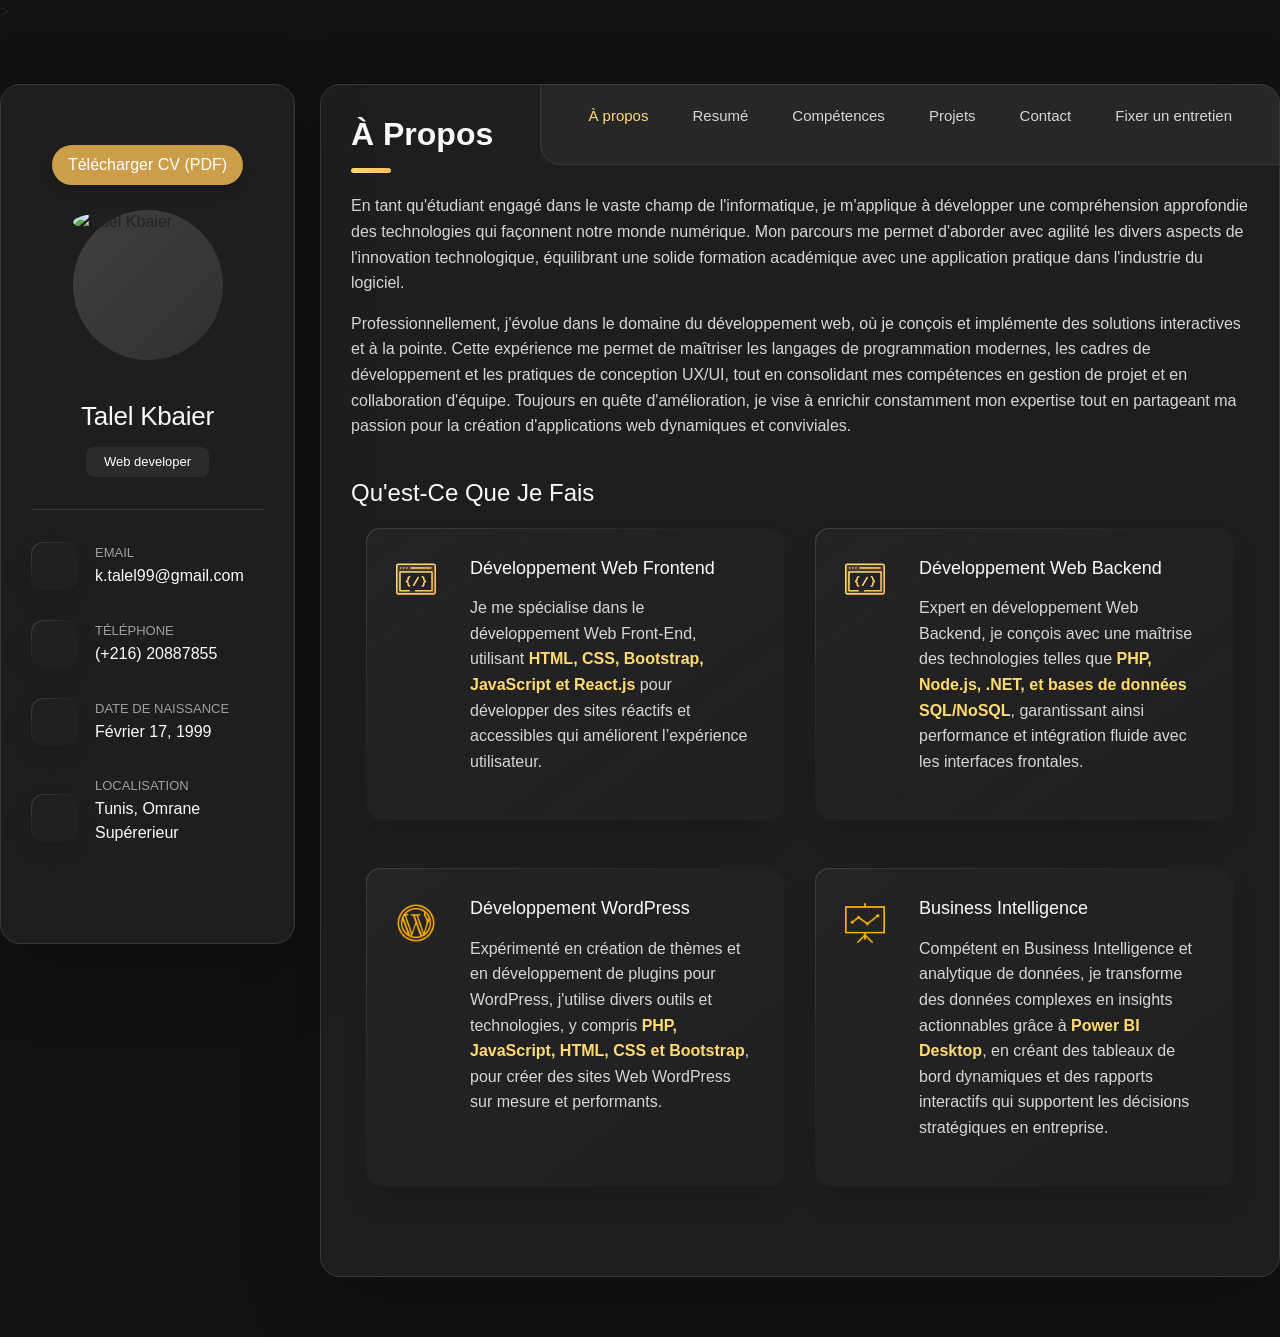
==== commit e290fab8: "Add files via upload" ====
--- a/TalelPortfolio/index.html
+++ b/TalelPortfolio/index.html
@@ -1,1308 +1,1308 @@
-<!DOCTYPE html>
-<html lang="en">
-  <head>
-    <meta charset="UTF-8" />
-    <meta http-equiv="X-UA-Compatible" content="IE=edge" />
-    <meta name="viewport" content="width=device-width, initial-scale=1.0" />
-    >
-    <link
-      rel="stylesheet"
-      href="https://stackpath.bootstrapcdn.com/bootstrap/4.5.2/css/bootstrap.min.css"
-    />
-
-    <title>Talel Kbaier</title>
-
-    <!--
-    - favicon
-  -->
-  <link rel="icon" href="./assets/images/talel_ai.jpg" type="image/jpg">
-
-
-    <!--
-    - custom css link
-  -->
-    <link rel="stylesheet" href="./assets/css/style.css" />
-
-    <!--
-    - google font link
-  -->
-    <link rel="preconnect" href="https://fonts.googleapis.com" />
-    <link rel="preconnect" href="https://fonts.gstatic.com" crossorigin />
-    <link
-      href="https://fonts.googleapis.com/css2?family=Poppins:wght@300;400;500;600&display=swap"
-      rel="stylesheet"
-    />
-  </head>
-
-  <body>
-    <!--
-    - #MAIN
-  -->
-
-    <main>
-      <!--
-      - #SIDEBAR
-    -->
-
-    <aside class="sidebar" data-sidebar style="     ">
-      <div class="sidebar-info"> 
-        <div class="download-cv">
-          <a href="./assets/cv/Talel_Kbaier_CV.pdf" class="btn btn-primary rounded-pill shadow" style="
-              background-color: #cc9e49;
-              border: none;
-              text-align: center;
-              text-decoration: none;
-              display: inline-block;
-              cursor: pointer;
-              box-shadow: 0 4px 8px rgba(0, 0, 0, 0.1);
-              padding: 8px 16px;
-              color: white;
-            " download="Talel_Kbaier_CV.pdf" target="_blank">
-            Télécharger CV (PDF)
-          </a>
-        </div>
-        
-        <figure class="avatar-box" style="width: 150px; height: 150px ; border-radius: 50%;  ">
-          <img src="./assets/images/talelPic.jpg" alt="Talel Kbaier" style="width: 100%; height: auto; border-radius: 50%;" />
-        </figure>
-
-          <div class="info-content">
-            <h1 class="name" title="Talel Kbaier">Talel Kbaier</h1>
-
-            <p class="title">Web developer</p>
-          </div>
-
-          <button class="info_more-btn" data-sidebar-btn>
-            <span>Voir Contacts</span>
-
-            <ion-icon name="chevron-down"></ion-icon>
-          </button>
-        </div>
-
-        <div class="sidebar-info_more">
-          <div class="separator"></div>
-
-          <ul class="contacts-list">
-            <li class="contact-item">
-              <div class="icon-box">
-                <ion-icon name="mail-outline"></ion-icon>
-              </div>
-
-              <div class="contact-info">
-                <p class="contact-title">Email</p>
-
-                <a href="mailto:k.talel99@gmail.com" class="contact-link"
-                  >k.talel99@gmail.com</a
-                >
-              </div>
-            </li>
-
-            <li class="contact-item">
-              <div class="icon-box">
-                <ion-icon name="phone-portrait-outline"></ion-icon>
-              </div>
-
-              <div class="contact-info">
-                <p class="contact-title">Téléphone</p>
-
-                <a href="tel:+12133522795" class="contact-link"
-                  >(+216) 20887855</a
-                >
-              </div>
-            </li>
-
-            <li class="contact-item">
-              <div class="icon-box">
-                <ion-icon name="calendar-outline"></ion-icon>
-              </div>
-
-              <div class="contact-info">
-                <p class="contact-title">Date de naissance</p>
-
-                <time datetime="1982-06-23">Février 17, 1999</time>
-              </div>
-            </li>
-
-            <li class="contact-item">
-              <div class="icon-box">
-                <ion-icon name="location-outline"></ion-icon>
-              </div>
-
-              <div class="contact-info">
-                <p class="contact-title">Localisation</p>
-
-                <address>Tunis, Omrane Supérerieur</address>
-              </div>
-            </li>
-          </ul>
-
-          <div class="separator"></div>
-
-          <ul class="social-list">
-            <li class="social-item">
-              <a href="https://www.facebook.com/Talel.Kb" class="social-link">
-                <ion-icon name="logo-facebook"></ion-icon>
-              </a>
-            </li>
-
-            <li class="social-item">
-              <a
-                href="https://www.linkedin.com/in/talel-kb/"
-                class="social-link"
-              >
-                <ion-icon name="logo-linkedin"></ion-icon>
-              </a>
-            </li>
-
-            <li class="social-item">
-              <a href="https://www.instagram.com/talel_kb/" class="social-link">
-                <ion-icon name="logo-instagram"></ion-icon>
-              </a>
-            </li>
-          </ul>
-        </div>
-      </aside>
-
-      <!--
-      - #main-content
-    -->
-
-      <div class="main-content">
-        <!--
-        - #NAVBAR
-      -->
-
-        <nav class="navbar">
-          <ul class="navbar-list">
-            <li class="navbar-item">
-              <button class="navbar-link active" data-nav-link>À propos</button>
-            </li>
-
-            <li class="navbar-item">
-              <button class="navbar-link" data-nav-link>Resumé</button>
-            </li>
-            
-            <li class="navbar-item">
-              <button class="navbar-link" data-nav-link>Compétences</button>
-            </li>
-
-            <li class="navbar-item">
-              <button class="navbar-link" data-nav-link>Projets</button>
-            </li>
-
-            <li class="navbar-item">
-              <button class="navbar-link" data-nav-link>Contact</button>
-            </li>
-
-            <li class="navbar-item">
-              <a href="https://calendly.com/talel_kb" target="_blank" class="navbar-link" rel="noopener noreferrer">Fixer un entretien </a>
-            </li>
-          </ul>
-        </nav>
-
-        <!--
-        - #ABOUT
-      -->
-
-        <article class="about active" data-page="à propos">
-          <header>
-            <h2 class="h2 article-title">À propos</h2>
-          </header>
-
-          <section class="about-text">
-            <p>
-              En tant qu'étudiant engagé dans le vaste champ de l'informatique, je m'applique à développer une compréhension approfondie des technologies qui façonnent notre monde numérique. Mon parcours me permet d'aborder avec agilité les divers aspects de l'innovation technologique, équilibrant une solide formation académique avec une application pratique dans l'industrie du logiciel.
-            </p>
-          
-            <p>
-              Professionnellement, j'évolue dans le domaine du développement web, où je conçois et implémente des solutions interactives et à la pointe. Cette expérience me permet de maîtriser les langages de programmation modernes, les cadres de développement et les pratiques de conception UX/UI, tout en consolidant mes compétences en gestion de projet et en collaboration d'équipe. Toujours en quête d'amélioration, je vise à enrichir constamment mon expertise tout en partageant ma passion pour la création d'applications web dynamiques et conviviales.
-            </p>
-          </section>
-
-          <!--
-          - service
-        -->
-
-          <section class="service">
-            <h3 class="h3 service-title">Qu'est-ce que je fais</h3>
-            <div class="container">
-              <!-- Première ligne pour les deux premiers éléments de service -->
-              <div class="row mb-4 d-flex align-items-stretch">
-                <!-- Première carte de service : Développement Frontend -->
-                <div class="col-md-6 mb-4">
-                  <div class="service-item d-flex h-100">
-                    <div class="service-icon-box mr-3">
-                      <img
-                        src="./assets/images/icon-dev.svg"
-                        alt="icone de développement frontend"
-                        width="40"
-                      />
-                    </div>
-                    <div class="service-content-box">
-                      <h4 class="h4 service-item-title mb-3">
-                        Développement Web Frontend
-                      </h4>
-                      <p class="service-item-text">
-                        Je me spécialise dans le développement Web Front-End,
-                        utilisant
-                        <b>HTML, CSS, Bootstrap, JavaScript et React.js</b>
-                        pour développer des sites réactifs et accessibles qui
-                        améliorent l’expérience utilisateur.
-                      </p>
-                    </div>
-                  </div>
-                </div>
-
-                <!-- Deuxième carte de service : Développement Backend -->
-                <div class="col-md-6 mb-4">
-                  <div class="service-item d-flex h-100">
-                    <div class="service-icon-box mr-3">
-                      <img
-                        src="./assets/images/icon-dev.svg"
-                        alt="icone de développement backend"
-                        width="40"
-                      />
-                    </div>
-                    <div class="service-content-box">
-                      <h4 class="h4 service-item-title mb-3">
-                        Développement Web Backend
-                      </h4>
-                      <p class="service-item-text">
-                        Expert en développement Web Backend, je conçois avec une
-                        maîtrise des technologies telles que
-                        <b>PHP, Node.js, .NET, et bases de données SQL/NoSQL</b
-                        >, garantissant ainsi performance et intégration fluide
-                        avec les interfaces frontales.
-                      </p>
-                    </div>
-                  </div>
-                </div>
-              </div>
-
-              <!-- Deuxième ligne pour le troisième et le quatrième élément de service -->
-              <div class="row mb-4 d-flex align-items-stretch">
-                <!-- Quatrième carte de service : Développement WordPress -->
-                <div class="col-md-6 mb-4">
-                  <div class="service-item d-flex h-100">
-                    <div class="service-icon-box mr-3">
-                      <img
-                        src="./assets/images/icon-wp.png"
-                        alt="icone de développement WordPress"
-                        width="40"
-                      />
-                    </div>
-                    <div class="service-content-box">
-                      <h4 class="h4 service-item-title mb-3">
-                        Développement WordPress
-                      </h4>
-                      <p class="service-item-text">
-                        Expérimenté en création de thèmes et en développement de
-                        plugins pour WordPress, j'utilise divers outils et
-                        technologies, y compris
-                        <b>PHP, JavaScript, HTML, CSS et Bootstrap</b>, pour
-                        créer des sites Web WordPress sur mesure et performants.
-                      </p>
-                    </div>
-                  </div>
-                </div>
-                <!-- Troisième carte de service : Business Intelligence -->
-                <div class="col-md-6 mb-4">
-                  <div class="service-item d-flex h-100">
-                    <div class="service-icon-box mr-3">
-                      <img
-                        src="./assets/images/icon-bi.png"
-                        alt="icone de business intelligence"
-                        width="40"
-                      />
-                    </div>
-                    <div class="service-content-box">
-                      <h4 class="h4 service-item-title mb-3">
-                        Business Intelligence
-                      </h4>
-                      <p class="service-item-text">
-                        Compétent en Business Intelligence et analytique de
-                        données, je transforme des données complexes en insights
-                        actionnables grâce à <b>Power BI Desktop</b>, en créant
-                        des tableaux de bord dynamiques et des rapports
-                        interactifs qui supportent les décisions stratégiques en
-                        entreprise.
-                      </p>
-                    </div>
-                  </div>
-                </div>
-              </div>
-            </div>
-          </section>
-
-          <!--
-          - testimonials
-        -->
-
-          <!-- <section class="testimonials">
-            <h3 class="h3 testimonials-title">Testimonials</h3>
-
-            <ul class="testimonials-list has-scrollbar">
-              <li class="testimonials-item">
-                <div class="content-card" data-testimonials-item>
-                  <figure class="testimonials-avatar-box">
-                    <img
-                      src="./assets/images/avatar-1.png"
-                      alt="Daniel lewis"
-                      width="60"
-                      data-testimonials-avatar
-                    />
-                  </figure>
-
-                  <h4
-                    class="h4 testimonials-item-title"
-                    data-testimonials-title
-                  >
-                    Daniel lewis
-                  </h4>
-
-                  <div class="testimonials-text" data-testimonials-text>
-                    <p>
-                      Richard was hired to create a corporate identity. We were
-                      very pleased with the work done. She has a lot of
-                      experience and is very concerned about the needs of
-                      client. Lorem ipsum dolor sit amet, ullamcous cididt
-                      consectetur adipiscing elit, seds do et eiusmod tempor
-                      incididunt ut laborels dolore magnarels alia.
-                    </p>
-                  </div>
-                </div>
-              </li>
-
-              <li class="testimonials-item">
-                <div class="content-card" data-testimonials-item>
-                  <figure class="testimonials-avatar-box">
-                    <img
-                      src="./assets/images/avatar-2.png"
-                      alt="Jessica miller"
-                      width="60"
-                      data-testimonials-avatar
-                    />
-                  </figure>
-
-                  <h4
-                    class="h4 testimonials-item-title"
-                    data-testimonials-title
-                  >
-                    Jessica miller
-                  </h4>
-
-                  <div class="testimonials-text" data-testimonials-text>
-                    <p>
-                      Richard was hired to create a corporate identity. We were
-                      very pleased with the work done. She has a lot of
-                      experience and is very concerned about the needs of
-                      client. Lorem ipsum dolor sit amet, ullamcous cididt
-                      consectetur adipiscing elit, seds do et eiusmod tempor
-                      incididunt ut laborels dolore magnarels alia.
-                    </p>
-                  </div>
-                </div>
-              </li>
-
-              <li class="testimonials-item">
-                <div class="content-card" data-testimonials-item>
-                  <figure class="testimonials-avatar-box">
-                    <img
-                      src="./assets/images/avatar-3.png"
-                      alt="Emily evans"
-                      width="60"
-                      data-testimonials-avatar
-                    />
-                  </figure>
-
-                  <h4
-                    class="h4 testimonials-item-title"
-                    data-testimonials-title
-                  >
-                    Emily evans
-                  </h4>
-
-                  <div class="testimonials-text" data-testimonials-text>
-                    <p>
-                      Richard was hired to create a corporate identity. We were
-                      very pleased with the work done. She has a lot of
-                      experience and is very concerned about the needs of
-                      client. Lorem ipsum dolor sit amet, ullamcous cididt
-                      consectetur adipiscing elit, seds do et eiusmod tempor
-                      incididunt ut laborels dolore magnarels alia.
-                    </p>
-                  </div>
-                </div>
-              </li>
-
-              <li class="testimonials-item">
-                <div class="content-card" data-testimonials-item>
-                  <figure class="testimonials-avatar-box">
-                    <img
-                      src="./assets/images/avatar-4.png"
-                      alt="Henry william"
-                      width="60"
-                      data-testimonials-avatar
-                    />
-                  </figure>
-
-                  <h4
-                    class="h4 testimonials-item-title"
-                    data-testimonials-title
-                  >
-                    Henry william
-                  </h4>
-
-                  <div class="testimonials-text" data-testimonials-text>
-                    <p>
-                      Richard was hired to create a corporate identity. We were
-                      very pleased with the work done. She has a lot of
-                      experience and is very concerned about the needs of
-                      client. Lorem ipsum dolor sit amet, ullamcous cididt
-                      consectetur adipiscing elit, seds do et eiusmod tempor
-                      incididunt ut laborels dolore magnarels alia.
-                    </p>
-                  </div>
-                </div>
-              </li>
-            </ul>
-          </section> -->
-
-          <!--
-          - testimonials modal
-        -->
-
-          <div class="modal-container" data-modal-container>
-            <div class="overlay" data-overlay></div>
-
-            <section class="testimonials-modal">
-              <button class="modal-close-btn" data-modal-close-btn>
-                <ion-icon name="close-outline"></ion-icon>
-              </button>
-
-              <div class="modal-img-wrapper">
-                <figure class="modal-avatar-box">
-                  <img
-                    src="./assets/images/avatar-1.png"
-                    alt="Daniel lewis"
-                    width="80"
-                    data-modal-img
-                  />
-                </figure>
-
-                <img src="./assets/images/icon-quote.svg" alt="quote icon" />
-              </div>
-
-              <!-- <div class="modal-content">
-                <h4 class="h3 modal-title" data-modal-title>Daniel lewis</h4>
-
-                <time datetime="2021-06-14">14 June, 2021</time>
-
-                <div data-modal-text>
-                  <p>
-                    Richard was hired to create a corporate identity. We were
-                    very pleased with the work done. She has a lot of experience
-                    and is very concerned about the needs of client. Lorem ipsum
-                    dolor sit amet, ullamcous cididt consectetur adipiscing
-                    elit, seds do et eiusmod tempor incididunt ut laborels
-                    dolore magnarels alia.
-                  </p>
-                </div>
-              </div> -->
-            </section>
-          </div>
-
-          <!--
-          - clients
-        -->
-
-          <section class="clients">
-            <!-- <h3 class="h3 clients-title">Clients</h3>
-
-            <ul class="clients-list has-scrollbar">
-              <li class="clients-item">
-                <a href="#">
-                  <img
-                    src="./assets/images/logo-1-color.png"
-                    alt="client logo"
-                  />
-                </a>
-              </li>
-
-              <li class="clients-item">
-                <a href="#">
-                  <img
-                    src="./assets/images/logo-2-color.png"
-                    alt="client logo"
-                  />
-                </a>
-              </li>
-
-              <li class="clients-item">
-                <a href="#">
-                  <img
-                    src="./assets/images/logo-3-color.png"
-                    alt="client logo"
-                  />
-                </a>
-              </li>
-
-              <li class="clients-item">
-                <a href="#">
-                  <img
-                    src="./assets/images/logo-4-color.png"
-                    alt="client logo"
-                  />
-                </a>
-              </li>
-
-              <li class="clients-item">
-                <a href="#">
-                  <img
-                    src="./assets/images/logo-5-color.png"
-                    alt="client logo"
-                  />
-                </a>
-              </li>
-
-              <li class="clients-item">
-                <a href="#">
-                  <img
-                    src="./assets/images/logo-6-color.png"
-                    alt="client logo"
-                  />
-                </a>
-              </li>
-            </ul> -->
-          </section>
-        </article>
-
-        <!--
-        - #RESUMé
-      -->
-
-        <article class="resume" data-page="resumé">
-          <header>
-            <h2 class="h2 article-title">Resumé</h2>
-          </header>
-          <section class="timeline">
-            <div class="title-wrapper">
-              <div class="icon-box">
-                <ion-icon name="book-outline"></ion-icon>
-              </div>
-
-              <h3 class="h3">Education</h3>
-            </div>
-
-            <ol class="timeline-list">
-              <li class="timeline-item">
-                <h4 class="h4 timeline-item-title">
-                  Ecole Sup Privée d'Ingénierie et de Technologies ESPRIT
-                </h4>
-
-                <p class="timeline-text">
-                  Cycle d'ingénieur en informatique (cours du soir)
-                  <span>Actuellement</span>
-                </p>
-              </li>
-
-              <li class="timeline-item">
-                <h4 class="h4 timeline-item-title">
-                  Faculté des Sciences Economiques et de Gestion De Tunis FSEGT
-                </h4>
-
-                <p class="timeline-text">
-                  Business Intelligence <span>2020 - 2022</span>
-                </p>
-              </li>
-
-              <li class="timeline-item">
-                <h4 class="h4 timeline-item-title">
-                  L'Institut supérieur d'informatique de Mahdia ISIMA
-                </h4>
-
-                <p class="timeline-text">
-                  Business Computing <span>2019 - 2020</span>
-                </p>
-              </li>
-              <li class="timeline-item">
-                <h4 class="h4 timeline-item-title">Lycée Bardo</h4>
-
-                <p class="timeline-text">
-                  Baccalauréat en Sciences Techniques <span>2018 - 2019</span>
-                </p>
-              </li>
-            </ol>
-          </section>
-
-          <section class="timeline">
-            <div class="title-wrapper">
-              <div class="icon-box">
-                <img src="./assets/images/experIcon.png" alt="Expérience Icon">
-              </div>
-              
-              <h3 class="h3">Expérience</h3>
-            </div>
-
-            <ol class="timeline-list">
-              <li class="timeline-item">
-                <h4 class="h4 timeline-item-title">Triweb</h4>
-
-                <span>01/2023- Actuellement</span>
-
-                <p class="timeline-text">
-                  En tant que développeur <b>Web front-end et back-end </b>à
-                  Triweb, j’emploie une gamme étendue de technologies, incluant
-                  HTML, CSS, JavaScript, PHP, React.js, .NET, Node.js, ainsi que
-                  les systèmes de gestion de base de données MongoDB et SQL
-                  Server. Spécialisé aussi dans le développement
-                  <b>WordPress</b>, je maîtrise l’utilisation des différents
-                  plugins et thèmes et me consacre à la
-                  <b>création de plugins</b> sur mesure.
-                </p>
-              </li>
-
-              <li class="timeline-item">
-                <h4 class="h4 timeline-item-title">Transcom</h4>
-
-                <span> 08/2022 - 12/2022 </span>
-
-                <p class="timeline-text">Conseiller bancaire à Paypal</p>
-              </li>
-
-              <li class="timeline-item">
-                <h4 class="h4 timeline-item-title">Assurance COMAR (PFE)</h4>
-                <span>01/2022 - 06/2022</span>
-                <p class="timeline-text">
-                  J'ai mené une analyse approfondie des performances techniques
-                  du programme de réassurance, en exploitant
-                  <b>Power BI Desktop</b>
-                  pour en extraire des insights clés et élaborer des tableaux de
-                  bord interactifs qui ont optimisé la prise de décision
-                  stratégique.
-                </p>
-              </li>
-
-              <li class="timeline-item">
-                <h4 class="h4 timeline-item-title">Stradivarius</h4>
-                <span>06/2021 - 08/2021</span>
-                <p class="timeline-text">Conseiller de vente</p>
-              </li>
-            </ol>
-    
-
-        </article>
-
-      
-        <!--
-        - #Compétences
-      -->
-
-        <article class="compétences" data-page="compétences">
-          <header>
-            <h2 style="font-size: x-large;" class="h2 article-title">Compétences</h2>
-          </header>
- 
-
-          <section class="skill py-5">
-            <h3 class="h3 skills-title text-center mb-4">Mes compétences</h3>
-          
-            <div class="container">
-              <div class="row">
-                <div class="col-12 text-center mb-4">
-                  <h7 class="skills-title mb-4">Web</h7>
-                </div>
-          
-                <!-- Compétences "Web" -->
-                <div class="row mb-5 justify-content-center">
-                  <div class="col-custom mb-3">
-                    <div class="card skill-card px-2 py-2">
-                      <div class="card-body p-2">
-                        <h6 class="card-title mb-0 text-center">HTML</h6>
-                      </div>
-                    </div>
-                  </div>
-          
-                  <div class="col-custom mb-3">
-                    <div class="card skill-card px-2 py-2">
-                      <div class="card-body p-2">
-                        <h6 class="card-title mb-0 text-center">CSS</h6>
-                      </div>
-                    </div>
-                  </div>
-          
-                  <div class="col-custom mb-3">
-                    <div class="card skill-card px-2 py-2">
-                      <div class="card-body p-2">
-                        <h6 class="card-title mb-0 text-center">JavaScript</h6>
-                      </div>
-                    </div>
-                  </div>
-          
-                  <div class="col-custom mb-3">
-                    <div class="card skill-card px-2 py-2">
-                      <div class="card-body p-2">
-                        <h6 class="card-title mb-0 text-center">PHP</h6>
-                      </div>
-                    </div>
-                  </div>
-          
-                  <div class="col-custom mb-3">
-                    <div class="card skill-card px-2 py-2">
-                      <div class="card-body p-2">
-                        <h6 class="card-title mb-0 text-center">Bootstrap</h6>
-                      </div>
-                    </div>
-                  </div>
-          
-                  <div class="col-custom mb-3">
-                    <div class="card skill-card px-2 py-2">
-                      <div class="card-body p-2">
-                        <h6 class="card-title mb-0 text-center">React Js</h6>
-                      </div>
-                    </div>
-                  </div>
-          
-                  <div class="col-custom mb-3">
-                    <div class="card skill-card px-2 py-2">
-                      <div class="card-body p-2">
-                        <h6 class="card-title mb-0 text-center">Node Js</h6>
-                      </div>
-                    </div>
-                  </div>
-          
-                  <div class="col-custom mb-3">
-                    <div class="card skill-card px-2 py-2">
-                      <div class="card-body p-2">
-                        <h6 class="card-title mb-0 text-center">C# .NET</h6>
-                      </div>
-                    </div>
-         
-                </div> <!-- Fin compétences "Web" -->
-          
-                <div class="col-12 text-center mb-4">
-                  <h7 class="skills-title mb-4">Base de données</h7>
-                </div>
-          
-                <!-- Compétences "Base de données" -->
-                <div class="row mb-5 justify-content-center">
-                  <div class="col-custom mb-3">
-                    <div class="card skill-card px-2 py-2">
-                      <div class="card-body p-2">
-                        <h6 class="card-title mb-0 text-center">NoSQL</h6>
-                      </div>
-                    </div>
-                  </div>
-          
-                  <div class="col-custom mb-3">
-                    <div class="card skill-card px-2 py-2">
-                      <div class="card-body p-2">
-                        <h6 class="card-title mb-0 text-center">Mongo DB</h6>
-                      </div>
-                    </div>
-                  </div>
-          
-                  <div class="col-custom mb-3">
-                    <div class="card skill-card px-2 py-2">
-                      <div class="card-body p-2">
-                        <h6 class="card-title mb-0 text-center">SQL Server</h6>
-                      </div>
-                    </div>
-                  </div>
-          
-                  <div class="col-custom mb-3">
-                    <div class="card skill-card px-2 py-2">
-                      <div class="card-body p-2">
-                        <h6 class="card-title mb-0 text-center">phpMyAdmin</h6>
-                      </div>
-                    </div>
-                  </div>
-          
-                  <div class="col-custom mb-3">
-                    <div class="card skill-card px-2 py-2">
-                      <div class="card-body p-2">
-                        <h6 class="card-title mb-0 text-center">Power BI Desktop</h6>
-                      </div>
-                    </div>
-                  
-                </div> <!-- Fin compétences "Base de données" -->
-          
-                <div class="col-12 text-center mb-4">
-                  <h7 class="skills-title mb-4">Programmation</h7>
-                </div>
-          
-                <!-- Compétences "Programmation" -->
-                <div class="row mb-5 justify-content-center">
-                  <div class="col-custom mb-3">
-                    <div class="card skill-card px-2 py-2">
-                      <div class="card-body p-2">
-                        <h6 class="card-title mb-0 text-center">Python</h6>
-                      </div>
-                    </div>
-                  </div>
-          
-                  <div class="col-custom mb-3">
-                    <div class="card skill-card px-2 py-2">
-                      <div class="card-body p-2">
-                        <h6 class="card-title mb-0 text-center">Java</h6>
-                      </div>
-                    </div>
-                  </div>
-          
-                  <div class="col-custom mb-3">
-                    <div class="card skill-card px-2 py-2">
-                      <div class="card-body p-2">
-                        <h6 class="card-title mb-0 text-center">C</h6>
-                      </div>
-                    </div>
-                  </div>
-               <!-- Fin compétences "Programmation" -->
-          
-                <div class="col-12 text-center mb-4">
-                  <h6 class="skills-title mb-4">Autres</h6>
-                </div>
-          
-                <!-- Compétences "Autres" -->
-                <div class="row mb-5 justify-content-center">
-                  <div class="col-custom mb-3">
-                    <div class="card skill-card px-2 py-2">
-                      <div class="card-body p-2">
-                        <h6 class="card-title mb-0 text-center">UML</h6>
-                      </div>
-                    </div>
-                  </div>
-          
-                  <div class="col-custom mb-3">
-                    <div class="card skill-card px-2 py-2">
-                      <div class="card-body p-2">
-                        <h6 class="card-title mb-0 text-center">Odoo</h6>
-                      </div>
-                    </div>
-                  </div>
-          
-                  <div class="col-custom mb-3">
-                    <div class="card skill-card px-2 py-2">
-                      <div class="card-body p-2">
-                        <h6 class="card-title mb-0 text-center">Microsoft Office</h6>
-                      </div>
-                    </div>
-                  </div>
-          
-                  <div class="col-custom mb-3">
-                    <div class="card skill-card px-2 py-2">
-                      <div class="card-body p-2">
-                        <h6 class="card-title mb-0 text-center">Photoshop</h6>
-                      </div>
-                    </div>
-                  </div>
-          
-                  <div class="col-custom mb-3">
-                    <div class="card skill-card px-2 py-2">
-                      <div class="card-body p-2">
-                        <h6 class="card-title mb-0 text-center">Filmora</h6>
-                      </div>
-                    </div> </div> </div> </div></div>
-          
-          
-                 
-                <!-- Fin compétences "Autres" -->
-              </div> <!-- Fin container compétences -->
-            </div> <!-- Fin section compétences -->
-          
-            <!-- Section Langues -->
-            <section>
-              <h3 class="h3 skills-title text-center">Mes Langues</h3>
-          
-              <ul class="skills-list content-card text-center">
-                <li class="skills-item">
-                  <h5 class="h5">Arabe</h5>
-                  <div class="skill-progress-bg">
-                    <div class="skill-progress-fill" style="width: 100%"></div>
-                  </div>
-                </li>
-          
-                <li class="skills-item">
-                  <h5 class="h5">Français</h5>
-                  <div class="skill-progress-bg">
-                    <div class="skill-progress-fill" style="width: 80%"></div>
-                  </div>
-                </li>
-          
-                <li class="skills-item">
-                  <h5 class="h5">Anglais</h5>
-                  <div class="skill-progress-bg">
-                    <div class="skill-progress-fill" style="width: 60%"></div>
-                  </div>
-                </li>
-              </ul>
-            </section> <!-- Fin section Langues -->
-          </section> <!-- Fin section globale compétences et langues -->
-</article>
-
-
-
-
-  <!--
-        - #PROJETS
-      -->
-
-      <article class="projets" data-page="projets">
-        <header>
-          <h2 class="h2 article-title">Projets</h2>
-        </header>
-
-        <section class="projects">
-          <ul class="filter-list">
-            <li class="filter-item">
-              <button class="active" data-filter-btn>Tous</button>
-            </li>
-
-            <li class="filter-item">
-              <button data-filter-btn>Development Web</button>
-            </li>
-
-            <li class="filter-item">
-              <button data-filter-btn>Applications</button>
-            </li>
-
-            <li class="filter-item">
-              <button data-filter-btn>Wordpress</button>
-            </li>
-          </ul>
-
-          <div class="filter-select-box">
-            <button class="filter-select" data-select>
-              <div class="select-value" data-selecct-value>
-                Select category
-              </div>
-
-              <div class="select-icon">
-                <ion-icon name="chevron-down"></ion-icon>
-              </div>
-            </button>
-
-            <ul class="select-list">
-              <li class="select-item">
-                <button data-select-item>Tous</button>
-              </li>
-
-              <li class="select-item">
-                <button data-select-item>Development Web</button>
-              </li>
-
-              <li class="select-item">
-                <button data-select-item>Applications</button>
-              </li>
-
-              <li class="select-item">
-                <button data-select-item>Wordpress</button>
-              </li>
-            </ul>
-          </div>
-
-          <!-- <ul class="project-list">
-            <li
-              class="project-item active"
-              data-filter-item
-              data-category="Development Web"
-            >
-              <a href="#">
-                <figure class="project-img">
-                  <div class="project-item-icon-box">
-                    <ion-icon name="eye-outline"></ion-icon>
-                  </div>
-
-                  <img
-                    src="./assets/images/project-1.jpg"
-                    alt="finance"
-                    loading="lazy"
-                  />
-                </figure>
-
-                <h3 class="project-title">Finance</h3>
-
-                <p class="project-category">Web development</p>
-              </a>
-            </li>
-
-            <li
-              class="project-item active"
-              data-filter-item
-              data-category="Development Web"
-            >
-              <a href="#">
-                <figure class="project-img">
-                  <div class="project-item-icon-box">
-                    <ion-icon name="eye-outline"></ion-icon>
-                  </div>
-
-                  <img
-                    src="./assets/images/project-2.png"
-                    alt="orizon"
-                    loading="lazy"
-                  />
-                </figure>
-
-                <h3 class="project-title">Orizon</h3>
-
-                <p class="project-category">Web development</p>
-              </a>
-            </li>
-
-            <li
-              class="project-item active"
-              data-filter-item
-              data-category="web design"
-            >
-              <a href="#">
-                <figure class="project-img">
-                  <div class="project-item-icon-box">
-                    <ion-icon name="eye-outline"></ion-icon>
-                  </div>
-
-                  <img
-                    src="./assets/images/project-3.jpg"
-                    alt="fundo"
-                    loading="lazy"
-                  />
-                </figure>
-
-                <h3 class="project-title">Fundo</h3>
-
-                <p class="project-category">Web design</p>
-              </a>
-            </li>
-
-            <li
-              class="project-item active"
-              data-filter-item
-              data-category="applications"
-            >
-              <a href="#">
-                <figure class="project-img">
-                  <div class="project-item-icon-box">
-                    <ion-icon name="eye-outline"></ion-icon>
-                  </div>
-
-                  <img
-                    src="./assets/images/project-4.png"
-                    alt="brawlhalla"
-                    loading="lazy"
-                  />
-                </figure>
-
-                <h3 class="project-title">Brawlhalla</h3>
-
-                <p class="project-category">Applications</p>
-              </a>
-            </li>
-
-            <li
-              class="project-item active"
-              data-filter-item
-              data-category="web design"
-            >
-              <a href="#">
-                <figure class="project-img">
-                  <div class="project-item-icon-box">
-                    <ion-icon name="eye-outline"></ion-icon>
-                  </div>
-
-                  <img
-                    src="./assets/images/project-5.png"
-                    alt="dsm."
-                    loading="lazy"
-                  />
-                </figure>
-
-                <h3 class="project-title">DSM.</h3>
-
-                <p class="project-category">Web design</p>
-              </a>
-            </li>
-
-            <li
-              class="project-item active"
-              data-filter-item
-              data-category="web design"
-            >
-              <a href="#">
-                <figure class="project-img">
-                  <div class="project-item-icon-box">
-                    <ion-icon name="eye-outline"></ion-icon>
-                  </div>
-
-                  <img
-                    src="./assets/images/project-6.png"
-                    alt="metaspark"
-                    loading="lazy"
-                  />
-                </figure>
-
-                <h3 class="project-title">MetaSpark</h3>
-
-                <p class="project-category">Web design</p>
-              </a>
-            </li>
-
-            <li
-              class="project-item active"
-              data-filter-item
-              data-category="web development"
-            >
-              <a href="#">
-                <figure class="project-img">
-                  <div class="project-item-icon-box">
-                    <ion-icon name="eye-outline"></ion-icon>
-                  </div>
-
-                  <img
-                    src="./assets/images/project-7.png"
-                    alt="summary"
-                    loading="lazy"
-                  />
-                </figure>
-
-                <h3 class="project-title">Summary</h3>
-
-                <p class="project-category">Web development</p>
-              </a>
-            </li>
-
-            <li
-              class="project-item active"
-              data-filter-item
-              data-category="applications"
-            >
-              <a href="#">
-                <figure class="project-img">
-                  <div class="project-item-icon-box">
-                    <ion-icon name="eye-outline"></ion-icon>
-                  </div>
-
-                  <img
-                    src="./assets/images/project-8.jpg"
-                    alt="task manager"
-                    loading="lazy"
-                  />
-                </figure>
-
-                <h3 class="project-title">Task Manager</h3>
-
-                <p class="project-category">Applications</p>
-              </a>
-            </li>
-
-            <li
-              class="project-item active"
-              data-filter-item
-              data-category="web development"
-            >
-              <a href="#">
-                <figure class="project-img">
-                  <div class="project-item-icon-box">
-                    <ion-icon name="eye-outline"></ion-icon>
-                  </div>
-
-                  <img
-                    src="./assets/images/project-9.png"
-                    alt="arrival"
-                    loading="lazy"
-                  />
-                </figure>
-
-                <h3 class="project-title">Arrival</h3>
-
-                <p class="project-category">Web development</p>
-              </a>
-            </li>
-          </ul> -->
-        </section>
-      </article>
-
-
-
-        <!--
-        - #CONTACT
-      -->
-
-        <article class="contact" data-page="contact">
-          <header>
-            <h2 class="h2 article-title">Contact</h2>
-          </header>
-
-          <section class="mapbox" data-mapbox>
-            <figure>
-              <iframe
-                src="https://www.google.com/maps/embed?pb=!1m18!1m12!1m3!1d29515.638011172974!2d10.125876799959794!3d36.833902357087496!2m3!1f0!2f0!3f0!3m2!1i1024!2i768!4f13.1!3m3!1m2!1s0x12fd331066adebc1%3A0x99fb50001c7ca67e!2sEl%20Omrane%20sup%C3%A9rieur%2C%20Tunis!5e0!3m2!1sfr!2stn!4v1704654046013!5m2!1sfr!2stn"
-                width="600"
-                height="450"
-                style="border:0;"
-                allowfullscreen=""
-                loading="lazy"
-                referrerpolicy="no-referrer-when-downgrade"
-              ></iframe>
-            </figure>
-          </section>
-          
-
-          <section class="contact-form">
-            <h3 class="h3 form-title">Formulaire de contact</h3>
-
-            <form action="#" class="form" data-form>
-              <div class="input-wrapper">
-                <input
-                  type="text"
-                  name="fullname"
-                  class="form-input"
-                  placeholder="Nom et prénom"
-                  required
-                  data-form-input
-                />
-
-                <input
-                  type="email"
-                  name="email"
-                  class="form-input"
-                  placeholder="Adresse e-mail"
-                  required
-                  data-form-input
-                />
-              </div>
-
-              <textarea
-                name="message"
-                class="form-input"
-                placeholder="Votre message"
-                required
-                data-form-input
-              ></textarea>
-
-              <button class="form-btn" type="submit" disabled data-form-btn>
-                <ion-icon name="paper-plane"></ion-icon>
-                <span>Envoyer</span>
-              </button>
-            </form>
-          </section>
-        </article>
-      </div>
-    </main>
-
-    <!--
-    - custom js link
-  -->
-    <script src="./assets/js/script.js"></script>
-
-    <!--
-    - ionicon link
-  -->
-    <script
-      type="module"
-      src="https://unpkg.com/ionicons@5.5.2/dist/ionicons/ionicons.esm.js"
-    ></script>
-    <script
-      nomodule
-      src="https://unpkg.com/ionicons@5.5.2/dist/ionicons/ionicons.js"
-    ></script>
-  </body>
-</html>
+<!DOCTYPE html>
+<html lang="en">
+  <head>
+    <meta charset="UTF-8" />
+    <meta http-equiv="X-UA-Compatible" content="IE=edge" />
+    <meta name="viewport" content="width=device-width, initial-scale=1.0" />
+    >
+    <link
+      rel="stylesheet"
+      href="https://stackpath.bootstrapcdn.com/bootstrap/4.5.2/css/bootstrap.min.css"
+    />
+
+    <title>Talel Kbaier</title>
+
+    <!--
+    - favicon
+  -->
+  <link rel="icon" href="./assets/images/talel.jpg" type="image/jpg">
+
+
+    <!--
+    - custom css link
+  -->
+    <link rel="stylesheet" href="./assets/css/style.css" />
+
+    <!--
+    - google font link
+  -->
+    <link rel="preconnect" href="https://fonts.googleapis.com" />
+    <link rel="preconnect" href="https://fonts.gstatic.com" crossorigin />
+    <link
+      href="https://fonts.googleapis.com/css2?family=Poppins:wght@300;400;500;600&display=swap"
+      rel="stylesheet"
+    />
+  </head>
+
+  <body>
+    <!--
+    - #MAIN
+  -->
+
+    <main>
+      <!--
+      - #SIDEBAR
+    -->
+
+    <aside class="sidebar" data-sidebar style="     ">
+      <div class="sidebar-info"> 
+        <div class="download-cv">
+          <a href="./assets/cv/Talel_Kbaier_CV.pdf" class="btn btn-primary rounded-pill shadow" style="
+              background-color: #cc9e49;
+              border: none;
+              text-align: center;
+              text-decoration: none;
+              display: inline-block;
+              cursor: pointer;
+              box-shadow: 0 4px 8px rgba(0, 0, 0, 0.1);
+              padding: 8px 16px;
+              color: white;
+            " download="Talel_Kbaier_CV.pdf" target="_blank">
+            Télécharger CV (PDF)
+          </a>
+        </div>
+        
+        <figure class="avatar-box" style="width: 150px; height: 150px ; border-radius: 50%;  ">
+          <img src="./assets/images/talelPic.jpg" alt="Talel Kbaier" style="width: 100%; height: auto; border-radius: 50%;" />
+        </figure>
+
+          <div class="info-content">
+            <h1 class="name" title="Talel Kbaier">Talel Kbaier</h1>
+
+            <p class="title">Web developer</p>
+          </div>
+
+          <button class="info_more-btn" data-sidebar-btn>
+            <span>Voir Contacts</span>
+
+            <ion-icon name="chevron-down"></ion-icon>
+          </button>
+        </div>
+
+        <div class="sidebar-info_more">
+          <div class="separator"></div>
+
+          <ul class="contacts-list">
+            <li class="contact-item">
+              <div class="icon-box">
+                <ion-icon name="mail-outline"></ion-icon>
+              </div>
+
+              <div class="contact-info">
+                <p class="contact-title">Email</p>
+
+                <a href="mailto:k.talel99@gmail.com" class="contact-link"
+                  >k.talel99@gmail.com</a
+                >
+              </div>
+            </li>
+
+            <li class="contact-item">
+              <div class="icon-box">
+                <ion-icon name="phone-portrait-outline"></ion-icon>
+              </div>
+
+              <div class="contact-info">
+                <p class="contact-title">Téléphone</p>
+
+                <a href="tel:+12133522795" class="contact-link"
+                  >(+216) 20887855</a
+                >
+              </div>
+            </li>
+
+            <li class="contact-item">
+              <div class="icon-box">
+                <ion-icon name="calendar-outline"></ion-icon>
+              </div>
+
+              <div class="contact-info">
+                <p class="contact-title">Date de naissance</p>
+
+                <time datetime="1982-06-23">Février 17, 1999</time>
+              </div>
+            </li>
+
+            <li class="contact-item">
+              <div class="icon-box">
+                <ion-icon name="location-outline"></ion-icon>
+              </div>
+
+              <div class="contact-info">
+                <p class="contact-title">Localisation</p>
+
+                <address>Tunis, Omrane Supérerieur</address>
+              </div>
+            </li>
+          </ul>
+
+          <div class="separator"></div>
+
+          <ul class="social-list">
+            <li class="social-item">
+              <a href="https://www.facebook.com/Talel.Kb" class="social-link">
+                <ion-icon name="logo-facebook"></ion-icon>
+              </a>
+            </li>
+
+            <li class="social-item">
+              <a
+                href="https://www.linkedin.com/in/talel-kb/"
+                class="social-link"
+              >
+                <ion-icon name="logo-linkedin"></ion-icon>
+              </a>
+            </li>
+
+            <li class="social-item">
+              <a href="https://www.instagram.com/talel_kb/" class="social-link">
+                <ion-icon name="logo-instagram"></ion-icon>
+              </a>
+            </li>
+          </ul>
+        </div>
+      </aside>
+
+      <!--
+      - #main-content
+    -->
+
+      <div class="main-content">
+        <!--
+        - #NAVBAR
+      -->
+
+        <nav class="navbar">
+          <ul class="navbar-list">
+            <li class="navbar-item">
+              <button class="navbar-link active" data-nav-link>À propos</button>
+            </li>
+
+            <li class="navbar-item">
+              <button class="navbar-link" data-nav-link>Resumé</button>
+            </li>
+            
+            <li class="navbar-item">
+              <button class="navbar-link" data-nav-link>Compétences</button>
+            </li>
+
+            <li class="navbar-item">
+              <button class="navbar-link" data-nav-link>Projets</button>
+            </li>
+
+            <li class="navbar-item">
+              <button class="navbar-link" data-nav-link>Contact</button>
+            </li>
+
+            <li class="navbar-item">
+              <a href="https://calendly.com/talel_kb" target="_blank" class="navbar-link" rel="noopener noreferrer">Fixer un entretien </a>
+            </li>
+          </ul>
+        </nav>
+
+        <!--
+        - #ABOUT
+      -->
+
+        <article class="about active" data-page="à propos">
+          <header>
+            <h2 class="h2 article-title">À propos</h2>
+          </header>
+
+          <section class="about-text">
+            <p>
+              En tant qu'étudiant engagé dans le vaste champ de l'informatique, je m'applique à développer une compréhension approfondie des technologies qui façonnent notre monde numérique. Mon parcours me permet d'aborder avec agilité les divers aspects de l'innovation technologique, équilibrant une solide formation académique avec une application pratique dans l'industrie du logiciel.
+            </p>
+          
+            <p>
+              Professionnellement, j'évolue dans le domaine du développement web, où je conçois et implémente des solutions interactives et à la pointe. Cette expérience me permet de maîtriser les langages de programmation modernes, les cadres de développement et les pratiques de conception UX/UI, tout en consolidant mes compétences en gestion de projet et en collaboration d'équipe. Toujours en quête d'amélioration, je vise à enrichir constamment mon expertise tout en partageant ma passion pour la création d'applications web dynamiques et conviviales.
+            </p>
+          </section>
+
+          <!--
+          - service
+        -->
+
+          <section class="service">
+            <h3 class="h3 service-title">Qu'est-ce que je fais</h3>
+            <div class="container">
+              <!-- Première ligne pour les deux premiers éléments de service -->
+              <div class="row mb-4 d-flex align-items-stretch">
+                <!-- Première carte de service : Développement Frontend -->
+                <div class="col-md-6 mb-4">
+                  <div class="service-item d-flex h-100">
+                    <div class="service-icon-box mr-3">
+                      <img
+                        src="./assets/images/icon-dev.svg"
+                        alt="icone de développement frontend"
+                        width="40"
+                      />
+                    </div>
+                    <div class="service-content-box">
+                      <h4 class="h4 service-item-title mb-3">
+                        Développement Web Frontend
+                      </h4>
+                      <p class="service-item-text">
+                        Je me spécialise dans le développement Web Front-End,
+                        utilisant
+                        <b>HTML, CSS, Bootstrap, JavaScript et React.js</b>
+                        pour développer des sites réactifs et accessibles qui
+                        améliorent l’expérience utilisateur.
+                      </p>
+                    </div>
+                  </div>
+                </div>
+
+                <!-- Deuxième carte de service : Développement Backend -->
+                <div class="col-md-6 mb-4">
+                  <div class="service-item d-flex h-100">
+                    <div class="service-icon-box mr-3">
+                      <img
+                        src="./assets/images/icon-dev.svg"
+                        alt="icone de développement backend"
+                        width="40"
+                      />
+                    </div>
+                    <div class="service-content-box">
+                      <h4 class="h4 service-item-title mb-3">
+                        Développement Web Backend
+                      </h4>
+                      <p class="service-item-text">
+                        Expert en développement Web Backend, je conçois avec une
+                        maîtrise des technologies telles que
+                        <b>PHP, Node.js, .NET, et bases de données SQL/NoSQL</b
+                        >, garantissant ainsi performance et intégration fluide
+                        avec les interfaces frontales.
+                      </p>
+                    </div>
+                  </div>
+                </div>
+              </div>
+
+              <!-- Deuxième ligne pour le troisième et le quatrième élément de service -->
+              <div class="row mb-4 d-flex align-items-stretch">
+                <!-- Quatrième carte de service : Développement WordPress -->
+                <div class="col-md-6 mb-4">
+                  <div class="service-item d-flex h-100">
+                    <div class="service-icon-box mr-3">
+                      <img
+                        src="./assets/images/icon-wp.png"
+                        alt="icone de développement WordPress"
+                        width="40"
+                      />
+                    </div>
+                    <div class="service-content-box">
+                      <h4 class="h4 service-item-title mb-3">
+                        Développement WordPress
+                      </h4>
+                      <p class="service-item-text">
+                        Expérimenté en création de thèmes et en développement de
+                        plugins pour WordPress, j'utilise divers outils et
+                        technologies, y compris
+                        <b>PHP, JavaScript, HTML, CSS et Bootstrap</b>, pour
+                        créer des sites Web WordPress sur mesure et performants.
+                      </p>
+                    </div>
+                  </div>
+                </div>
+                <!-- Troisième carte de service : Business Intelligence -->
+                <div class="col-md-6 mb-4">
+                  <div class="service-item d-flex h-100">
+                    <div class="service-icon-box mr-3">
+                      <img
+                        src="./assets/images/icon-bi.png"
+                        alt="icone de business intelligence"
+                        width="40"
+                      />
+                    </div>
+                    <div class="service-content-box">
+                      <h4 class="h4 service-item-title mb-3">
+                        Business Intelligence
+                      </h4>
+                      <p class="service-item-text">
+                        Compétent en Business Intelligence et analytique de
+                        données, je transforme des données complexes en insights
+                        actionnables grâce à <b>Power BI Desktop</b>, en créant
+                        des tableaux de bord dynamiques et des rapports
+                        interactifs qui supportent les décisions stratégiques en
+                        entreprise.
+                      </p>
+                    </div>
+                  </div>
+                </div>
+              </div>
+            </div>
+          </section>
+
+          <!--
+          - testimonials
+        -->
+
+          <!-- <section class="testimonials">
+            <h3 class="h3 testimonials-title">Testimonials</h3>
+
+            <ul class="testimonials-list has-scrollbar">
+              <li class="testimonials-item">
+                <div class="content-card" data-testimonials-item>
+                  <figure class="testimonials-avatar-box">
+                    <img
+                      src="./assets/images/avatar-1.png"
+                      alt="Daniel lewis"
+                      width="60"
+                      data-testimonials-avatar
+                    />
+                  </figure>
+
+                  <h4
+                    class="h4 testimonials-item-title"
+                    data-testimonials-title
+                  >
+                    Daniel lewis
+                  </h4>
+
+                  <div class="testimonials-text" data-testimonials-text>
+                    <p>
+                      Richard was hired to create a corporate identity. We were
+                      very pleased with the work done. She has a lot of
+                      experience and is very concerned about the needs of
+                      client. Lorem ipsum dolor sit amet, ullamcous cididt
+                      consectetur adipiscing elit, seds do et eiusmod tempor
+                      incididunt ut laborels dolore magnarels alia.
+                    </p>
+                  </div>
+                </div>
+              </li>
+
+              <li class="testimonials-item">
+                <div class="content-card" data-testimonials-item>
+                  <figure class="testimonials-avatar-box">
+                    <img
+                      src="./assets/images/avatar-2.png"
+                      alt="Jessica miller"
+                      width="60"
+                      data-testimonials-avatar
+                    />
+                  </figure>
+
+                  <h4
+                    class="h4 testimonials-item-title"
+                    data-testimonials-title
+                  >
+                    Jessica miller
+                  </h4>
+
+                  <div class="testimonials-text" data-testimonials-text>
+                    <p>
+                      Richard was hired to create a corporate identity. We were
+                      very pleased with the work done. She has a lot of
+                      experience and is very concerned about the needs of
+                      client. Lorem ipsum dolor sit amet, ullamcous cididt
+                      consectetur adipiscing elit, seds do et eiusmod tempor
+                      incididunt ut laborels dolore magnarels alia.
+                    </p>
+                  </div>
+                </div>
+              </li>
+
+              <li class="testimonials-item">
+                <div class="content-card" data-testimonials-item>
+                  <figure class="testimonials-avatar-box">
+                    <img
+                      src="./assets/images/avatar-3.png"
+                      alt="Emily evans"
+                      width="60"
+                      data-testimonials-avatar
+                    />
+                  </figure>
+
+                  <h4
+                    class="h4 testimonials-item-title"
+                    data-testimonials-title
+                  >
+                    Emily evans
+                  </h4>
+
+                  <div class="testimonials-text" data-testimonials-text>
+                    <p>
+                      Richard was hired to create a corporate identity. We were
+                      very pleased with the work done. She has a lot of
+                      experience and is very concerned about the needs of
+                      client. Lorem ipsum dolor sit amet, ullamcous cididt
+                      consectetur adipiscing elit, seds do et eiusmod tempor
+                      incididunt ut laborels dolore magnarels alia.
+                    </p>
+                  </div>
+                </div>
+              </li>
+
+              <li class="testimonials-item">
+                <div class="content-card" data-testimonials-item>
+                  <figure class="testimonials-avatar-box">
+                    <img
+                      src="./assets/images/avatar-4.png"
+                      alt="Henry william"
+                      width="60"
+                      data-testimonials-avatar
+                    />
+                  </figure>
+
+                  <h4
+                    class="h4 testimonials-item-title"
+                    data-testimonials-title
+                  >
+                    Henry william
+                  </h4>
+
+                  <div class="testimonials-text" data-testimonials-text>
+                    <p>
+                      Richard was hired to create a corporate identity. We were
+                      very pleased with the work done. She has a lot of
+                      experience and is very concerned about the needs of
+                      client. Lorem ipsum dolor sit amet, ullamcous cididt
+                      consectetur adipiscing elit, seds do et eiusmod tempor
+                      incididunt ut laborels dolore magnarels alia.
+                    </p>
+                  </div>
+                </div>
+              </li>
+            </ul>
+          </section> -->
+
+          <!--
+          - testimonials modal
+        -->
+
+          <div class="modal-container" data-modal-container>
+            <div class="overlay" data-overlay></div>
+
+            <section class="testimonials-modal">
+              <button class="modal-close-btn" data-modal-close-btn>
+                <ion-icon name="close-outline"></ion-icon>
+              </button>
+
+              <div class="modal-img-wrapper">
+                <figure class="modal-avatar-box">
+                  <img
+                    src="./assets/images/avatar-1.png"
+                    alt="Daniel lewis"
+                    width="80"
+                    data-modal-img
+                  />
+                </figure>
+
+                <img src="./assets/images/icon-quote.svg" alt="quote icon" />
+              </div>
+
+              <!-- <div class="modal-content">
+                <h4 class="h3 modal-title" data-modal-title>Daniel lewis</h4>
+
+                <time datetime="2021-06-14">14 June, 2021</time>
+
+                <div data-modal-text>
+                  <p>
+                    Richard was hired to create a corporate identity. We were
+                    very pleased with the work done. She has a lot of experience
+                    and is very concerned about the needs of client. Lorem ipsum
+                    dolor sit amet, ullamcous cididt consectetur adipiscing
+                    elit, seds do et eiusmod tempor incididunt ut laborels
+                    dolore magnarels alia.
+                  </p>
+                </div>
+              </div> -->
+            </section>
+          </div>
+
+          <!--
+          - clients
+        -->
+
+          <section class="clients">
+            <!-- <h3 class="h3 clients-title">Clients</h3>
+
+            <ul class="clients-list has-scrollbar">
+              <li class="clients-item">
+                <a href="#">
+                  <img
+                    src="./assets/images/logo-1-color.png"
+                    alt="client logo"
+                  />
+                </a>
+              </li>
+
+              <li class="clients-item">
+                <a href="#">
+                  <img
+                    src="./assets/images/logo-2-color.png"
+                    alt="client logo"
+                  />
+                </a>
+              </li>
+
+              <li class="clients-item">
+                <a href="#">
+                  <img
+                    src="./assets/images/logo-3-color.png"
+                    alt="client logo"
+                  />
+                </a>
+              </li>
+
+              <li class="clients-item">
+                <a href="#">
+                  <img
+                    src="./assets/images/logo-4-color.png"
+                    alt="client logo"
+                  />
+                </a>
+              </li>
+
+              <li class="clients-item">
+                <a href="#">
+                  <img
+                    src="./assets/images/logo-5-color.png"
+                    alt="client logo"
+                  />
+                </a>
+              </li>
+
+              <li class="clients-item">
+                <a href="#">
+                  <img
+                    src="./assets/images/logo-6-color.png"
+                    alt="client logo"
+                  />
+                </a>
+              </li>
+            </ul> -->
+          </section>
+        </article>
+
+        <!--
+        - #RESUMé
+      -->
+
+        <article class="resume" data-page="resumé">
+          <header>
+            <h2 class="h2 article-title">Resumé</h2>
+          </header>
+          <section class="timeline">
+            <div class="title-wrapper">
+              <div class="icon-box">
+                <ion-icon name="book-outline"></ion-icon>
+              </div>
+
+              <h3 class="h3">Education</h3>
+            </div>
+
+            <ol class="timeline-list">
+              <li class="timeline-item">
+                <h4 class="h4 timeline-item-title">
+                  Ecole Sup Privée d'Ingénierie et de Technologies ESPRIT
+                </h4>
+
+                <p class="timeline-text">
+                  Cycle d'ingénieur en informatique (cours du soir)
+                  <span>Actuellement</span>
+                </p>
+              </li>
+
+              <li class="timeline-item">
+                <h4 class="h4 timeline-item-title">
+                  Faculté des Sciences Economiques et de Gestion De Tunis FSEGT
+                </h4>
+
+                <p class="timeline-text">
+                  Business Intelligence <span>2020 - 2022</span>
+                </p>
+              </li>
+
+              <li class="timeline-item">
+                <h4 class="h4 timeline-item-title">
+                  L'Institut supérieur d'informatique de Mahdia ISIMA
+                </h4>
+
+                <p class="timeline-text">
+                  Business Computing <span>2019 - 2020</span>
+                </p>
+              </li>
+              <li class="timeline-item">
+                <h4 class="h4 timeline-item-title">Lycée Bardo</h4>
+
+                <p class="timeline-text">
+                  Baccalauréat en Sciences Techniques <span>2018 - 2019</span>
+                </p>
+              </li>
+            </ol>
+          </section>
+
+          <section class="timeline">
+            <div class="title-wrapper">
+              <div class="icon-box">
+                <img src="./assets/images/experIcon.png" alt="Expérience Icon">
+              </div>
+              
+              <h3 class="h3">Expérience</h3>
+            </div>
+
+            <ol class="timeline-list">
+              <li class="timeline-item">
+                <h4 class="h4 timeline-item-title">Triweb</h4>
+
+                <span>01/2023- Actuellement</span>
+
+                <p class="timeline-text">
+                  En tant que développeur <b>Web front-end et back-end </b>à
+                  Triweb, j’emploie une gamme étendue de technologies, incluant
+                  HTML, CSS, JavaScript, PHP, React.js, .NET, Node.js, ainsi que
+                  les systèmes de gestion de base de données MongoDB et SQL
+                  Server. Spécialisé aussi dans le développement
+                  <b>WordPress</b>, je maîtrise l’utilisation des différents
+                  plugins et thèmes et me consacre à la
+                  <b>création de plugins</b> sur mesure.
+                </p>
+              </li>
+
+              <li class="timeline-item">
+                <h4 class="h4 timeline-item-title">Transcom</h4>
+
+                <span> 08/2022 - 12/2022 </span>
+
+                <p class="timeline-text">Conseiller bancaire à Paypal</p>
+              </li>
+
+              <li class="timeline-item">
+                <h4 class="h4 timeline-item-title">Assurance COMAR (PFE)</h4>
+                <span>01/2022 - 06/2022</span>
+                <p class="timeline-text">
+                  J'ai mené une analyse approfondie des performances techniques
+                  du programme de réassurance, en exploitant
+                  <b>Power BI Desktop</b>
+                  pour en extraire des insights clés et élaborer des tableaux de
+                  bord interactifs qui ont optimisé la prise de décision
+                  stratégique.
+                </p>
+              </li>
+
+              <li class="timeline-item">
+                <h4 class="h4 timeline-item-title">Stradivarius</h4>
+                <span>06/2021 - 08/2021</span>
+                <p class="timeline-text">Conseiller de vente</p>
+              </li>
+            </ol>
+    
+
+        </article>
+
+      
+        <!--
+        - #Compétences
+      -->
+
+        <article class="compétences" data-page="compétences">
+          <header>
+            <h2 style="font-size: x-large;" class="h2 article-title">Compétences</h2>
+          </header>
+ 
+
+          <section class="skill py-5">
+            <h3 class="h3 skills-title text-center mb-4">Mes compétences</h3>
+          
+            <div class="container">
+              <div class="row">
+                <div class="col-12 text-center mb-4">
+                  <h7 class="skills-title mb-4">Web</h7>
+                </div>
+          
+                <!-- Compétences "Web" -->
+                <div class="row mb-5 justify-content-center">
+                  <div class="col-custom mb-3">
+                    <div class="card skill-card px-2 py-2">
+                      <div class="card-body p-2">
+                        <h6 class="card-title mb-0 text-center">HTML</h6>
+                      </div>
+                    </div>
+                  </div>
+          
+                  <div class="col-custom mb-3">
+                    <div class="card skill-card px-2 py-2">
+                      <div class="card-body p-2">
+                        <h6 class="card-title mb-0 text-center">CSS</h6>
+                      </div>
+                    </div>
+                  </div>
+          
+                  <div class="col-custom mb-3">
+                    <div class="card skill-card px-2 py-2">
+                      <div class="card-body p-2">
+                        <h6 class="card-title mb-0 text-center">JavaScript</h6>
+                      </div>
+                    </div>
+                  </div>
+          
+                  <div class="col-custom mb-3">
+                    <div class="card skill-card px-2 py-2">
+                      <div class="card-body p-2">
+                        <h6 class="card-title mb-0 text-center">PHP</h6>
+                      </div>
+                    </div>
+                  </div>
+          
+                  <div class="col-custom mb-3">
+                    <div class="card skill-card px-2 py-2">
+                      <div class="card-body p-2">
+                        <h6 class="card-title mb-0 text-center">Bootstrap</h6>
+                      </div>
+                    </div>
+                  </div>
+          
+                  <div class="col-custom mb-3">
+                    <div class="card skill-card px-2 py-2">
+                      <div class="card-body p-2">
+                        <h6 class="card-title mb-0 text-center">React Js</h6>
+                      </div>
+                    </div>
+                  </div>
+          
+                  <div class="col-custom mb-3">
+                    <div class="card skill-card px-2 py-2">
+                      <div class="card-body p-2">
+                        <h6 class="card-title mb-0 text-center">Node Js</h6>
+                      </div>
+                    </div>
+                  </div>
+          
+                  <div class="col-custom mb-3">
+                    <div class="card skill-card px-2 py-2">
+                      <div class="card-body p-2">
+                        <h6 class="card-title mb-0 text-center">C# .NET</h6>
+                      </div>
+                    </div>
+         
+                </div> <!-- Fin compétences "Web" -->
+          
+                <div class="col-12 text-center mb-4">
+                  <h7 class="skills-title mb-4">Base de données</h7>
+                </div>
+          
+                <!-- Compétences "Base de données" -->
+                <div class="row mb-5 justify-content-center">
+                  <div class="col-custom mb-3">
+                    <div class="card skill-card px-2 py-2">
+                      <div class="card-body p-2">
+                        <h6 class="card-title mb-0 text-center">NoSQL</h6>
+                      </div>
+                    </div>
+                  </div>
+          
+                  <div class="col-custom mb-3">
+                    <div class="card skill-card px-2 py-2">
+                      <div class="card-body p-2">
+                        <h6 class="card-title mb-0 text-center">Mongo DB</h6>
+                      </div>
+                    </div>
+                  </div>
+          
+                  <div class="col-custom mb-3">
+                    <div class="card skill-card px-2 py-2">
+                      <div class="card-body p-2">
+                        <h6 class="card-title mb-0 text-center">SQL Server</h6>
+                      </div>
+                    </div>
+                  </div>
+          
+                  <div class="col-custom mb-3">
+                    <div class="card skill-card px-2 py-2">
+                      <div class="card-body p-2">
+                        <h6 class="card-title mb-0 text-center">phpMyAdmin</h6>
+                      </div>
+                    </div>
+                  </div>
+          
+                  <div class="col-custom mb-3">
+                    <div class="card skill-card px-2 py-2">
+                      <div class="card-body p-2">
+                        <h6 class="card-title mb-0 text-center">Power BI Desktop</h6>
+                      </div>
+                    </div>
+                  
+                </div> <!-- Fin compétences "Base de données" -->
+          
+                <div class="col-12 text-center mb-4">
+                  <h7 class="skills-title mb-4">Programmation</h7>
+                </div>
+          
+                <!-- Compétences "Programmation" -->
+                <div class="row mb-5 justify-content-center">
+                  <div class="col-custom mb-3">
+                    <div class="card skill-card px-2 py-2">
+                      <div class="card-body p-2">
+                        <h6 class="card-title mb-0 text-center">Python</h6>
+                      </div>
+                    </div>
+                  </div>
+          
+                  <div class="col-custom mb-3">
+                    <div class="card skill-card px-2 py-2">
+                      <div class="card-body p-2">
+                        <h6 class="card-title mb-0 text-center">Java</h6>
+                      </div>
+                    </div>
+                  </div>
+          
+                  <div class="col-custom mb-3">
+                    <div class="card skill-card px-2 py-2">
+                      <div class="card-body p-2">
+                        <h6 class="card-title mb-0 text-center">C</h6>
+                      </div>
+                    </div>
+                  </div>
+               <!-- Fin compétences "Programmation" -->
+          
+                <div class="col-12 text-center mb-4">
+                  <h6 class="skills-title mb-4">Autres</h6>
+                </div>
+          
+                <!-- Compétences "Autres" -->
+                <div class="row mb-5 justify-content-center">
+                  <div class="col-custom mb-3">
+                    <div class="card skill-card px-2 py-2">
+                      <div class="card-body p-2">
+                        <h6 class="card-title mb-0 text-center">UML</h6>
+                      </div>
+                    </div>
+                  </div>
+          
+                  <div class="col-custom mb-3">
+                    <div class="card skill-card px-2 py-2">
+                      <div class="card-body p-2">
+                        <h6 class="card-title mb-0 text-center">Odoo</h6>
+                      </div>
+                    </div>
+                  </div>
+          
+                  <div class="col-custom mb-3">
+                    <div class="card skill-card px-2 py-2">
+                      <div class="card-body p-2">
+                        <h6 class="card-title mb-0 text-center">Microsoft Office</h6>
+                      </div>
+                    </div>
+                  </div>
+          
+                  <div class="col-custom mb-3">
+                    <div class="card skill-card px-2 py-2">
+                      <div class="card-body p-2">
+                        <h6 class="card-title mb-0 text-center">Photoshop</h6>
+                      </div>
+                    </div>
+                  </div>
+          
+                  <div class="col-custom mb-3">
+                    <div class="card skill-card px-2 py-2">
+                      <div class="card-body p-2">
+                        <h6 class="card-title mb-0 text-center">Filmora</h6>
+                      </div>
+                    </div> </div> </div> </div></div>
+          
+          
+                 
+                <!-- Fin compétences "Autres" -->
+              </div> <!-- Fin container compétences -->
+            </div> <!-- Fin section compétences -->
+          
+            <!-- Section Langues -->
+            <section>
+              <h3 class="h3 skills-title text-center">Mes Langues</h3>
+          
+              <ul class="skills-list content-card text-center">
+                <li class="skills-item">
+                  <h5 class="h5">Arabe</h5>
+                  <div class="skill-progress-bg">
+                    <div class="skill-progress-fill" style="width: 100%"></div>
+                  </div>
+                </li>
+          
+                <li class="skills-item">
+                  <h5 class="h5">Français</h5>
+                  <div class="skill-progress-bg">
+                    <div class="skill-progress-fill" style="width: 80%"></div>
+                  </div>
+                </li>
+          
+                <li class="skills-item">
+                  <h5 class="h5">Anglais</h5>
+                  <div class="skill-progress-bg">
+                    <div class="skill-progress-fill" style="width: 60%"></div>
+                  </div>
+                </li>
+              </ul>
+            </section> <!-- Fin section Langues -->
+          </section> <!-- Fin section globale compétences et langues -->
+</article>
+
+
+
+
+  <!--
+        - #PROJETS
+      -->
+
+      <article class="projets" data-page="projets">
+        <header>
+          <h2 class="h2 article-title">Projets</h2>
+        </header>
+
+        <section class="projects">
+          <ul class="filter-list">
+            <li class="filter-item">
+              <button class="active" data-filter-btn>Tous</button>
+            </li>
+
+            <li class="filter-item">
+              <button data-filter-btn>Development Web</button>
+            </li>
+
+            <li class="filter-item">
+              <button data-filter-btn>Applications</button>
+            </li>
+
+            <li class="filter-item">
+              <button data-filter-btn>Wordpress</button>
+            </li>
+          </ul>
+
+          <div class="filter-select-box">
+            <button class="filter-select" data-select>
+              <div class="select-value" data-selecct-value>
+                Select category
+              </div>
+
+              <div class="select-icon">
+                <ion-icon name="chevron-down"></ion-icon>
+              </div>
+            </button>
+
+            <ul class="select-list">
+              <li class="select-item">
+                <button data-select-item>Tous</button>
+              </li>
+
+              <li class="select-item">
+                <button data-select-item>Development Web</button>
+              </li>
+
+              <li class="select-item">
+                <button data-select-item>Applications</button>
+              </li>
+
+              <li class="select-item">
+                <button data-select-item>Wordpress</button>
+              </li>
+            </ul>
+          </div>
+
+          <!-- <ul class="project-list">
+            <li
+              class="project-item active"
+              data-filter-item
+              data-category="Development Web"
+            >
+              <a href="#">
+                <figure class="project-img">
+                  <div class="project-item-icon-box">
+                    <ion-icon name="eye-outline"></ion-icon>
+                  </div>
+
+                  <img
+                    src="./assets/images/project-1.jpg"
+                    alt="finance"
+                    loading="lazy"
+                  />
+                </figure>
+
+                <h3 class="project-title">Finance</h3>
+
+                <p class="project-category">Web development</p>
+              </a>
+            </li>
+
+            <li
+              class="project-item active"
+              data-filter-item
+              data-category="Development Web"
+            >
+              <a href="#">
+                <figure class="project-img">
+                  <div class="project-item-icon-box">
+                    <ion-icon name="eye-outline"></ion-icon>
+                  </div>
+
+                  <img
+                    src="./assets/images/project-2.png"
+                    alt="orizon"
+                    loading="lazy"
+                  />
+                </figure>
+
+                <h3 class="project-title">Orizon</h3>
+
+                <p class="project-category">Web development</p>
+              </a>
+            </li>
+
+            <li
+              class="project-item active"
+              data-filter-item
+              data-category="web design"
+            >
+              <a href="#">
+                <figure class="project-img">
+                  <div class="project-item-icon-box">
+                    <ion-icon name="eye-outline"></ion-icon>
+                  </div>
+
+                  <img
+                    src="./assets/images/project-3.jpg"
+                    alt="fundo"
+                    loading="lazy"
+                  />
+                </figure>
+
+                <h3 class="project-title">Fundo</h3>
+
+                <p class="project-category">Web design</p>
+              </a>
+            </li>
+
+            <li
+              class="project-item active"
+              data-filter-item
+              data-category="applications"
+            >
+              <a href="#">
+                <figure class="project-img">
+                  <div class="project-item-icon-box">
+                    <ion-icon name="eye-outline"></ion-icon>
+                  </div>
+
+                  <img
+                    src="./assets/images/project-4.png"
+                    alt="brawlhalla"
+                    loading="lazy"
+                  />
+                </figure>
+
+                <h3 class="project-title">Brawlhalla</h3>
+
+                <p class="project-category">Applications</p>
+              </a>
+            </li>
+
+            <li
+              class="project-item active"
+              data-filter-item
+              data-category="web design"
+            >
+              <a href="#">
+                <figure class="project-img">
+                  <div class="project-item-icon-box">
+                    <ion-icon name="eye-outline"></ion-icon>
+                  </div>
+
+                  <img
+                    src="./assets/images/project-5.png"
+                    alt="dsm."
+                    loading="lazy"
+                  />
+                </figure>
+
+                <h3 class="project-title">DSM.</h3>
+
+                <p class="project-category">Web design</p>
+              </a>
+            </li>
+
+            <li
+              class="project-item active"
+              data-filter-item
+              data-category="web design"
+            >
+              <a href="#">
+                <figure class="project-img">
+                  <div class="project-item-icon-box">
+                    <ion-icon name="eye-outline"></ion-icon>
+                  </div>
+
+                  <img
+                    src="./assets/images/project-6.png"
+                    alt="metaspark"
+                    loading="lazy"
+                  />
+                </figure>
+
+                <h3 class="project-title">MetaSpark</h3>
+
+                <p class="project-category">Web design</p>
+              </a>
+            </li>
+
+            <li
+              class="project-item active"
+              data-filter-item
+              data-category="web development"
+            >
+              <a href="#">
+                <figure class="project-img">
+                  <div class="project-item-icon-box">
+                    <ion-icon name="eye-outline"></ion-icon>
+                  </div>
+
+                  <img
+                    src="./assets/images/project-7.png"
+                    alt="summary"
+                    loading="lazy"
+                  />
+                </figure>
+
+                <h3 class="project-title">Summary</h3>
+
+                <p class="project-category">Web development</p>
+              </a>
+            </li>
+
+            <li
+              class="project-item active"
+              data-filter-item
+              data-category="applications"
+            >
+              <a href="#">
+                <figure class="project-img">
+                  <div class="project-item-icon-box">
+                    <ion-icon name="eye-outline"></ion-icon>
+                  </div>
+
+                  <img
+                    src="./assets/images/project-8.jpg"
+                    alt="task manager"
+                    loading="lazy"
+                  />
+                </figure>
+
+                <h3 class="project-title">Task Manager</h3>
+
+                <p class="project-category">Applications</p>
+              </a>
+            </li>
+
+            <li
+              class="project-item active"
+              data-filter-item
+              data-category="web development"
+            >
+              <a href="#">
+                <figure class="project-img">
+                  <div class="project-item-icon-box">
+                    <ion-icon name="eye-outline"></ion-icon>
+                  </div>
+
+                  <img
+                    src="./assets/images/project-9.png"
+                    alt="arrival"
+                    loading="lazy"
+                  />
+                </figure>
+
+                <h3 class="project-title">Arrival</h3>
+
+                <p class="project-category">Web development</p>
+              </a>
+            </li>
+          </ul> -->
+        </section>
+      </article>
+
+
+
+        <!--
+        - #CONTACT
+      -->
+
+        <article class="contact" data-page="contact">
+          <header>
+            <h2 class="h2 article-title">Contact</h2>
+          </header>
+
+          <section class="mapbox" data-mapbox>
+            <figure>
+              <iframe
+                src="https://www.google.com/maps/embed?pb=!1m18!1m12!1m3!1d29515.638011172974!2d10.125876799959794!3d36.833902357087496!2m3!1f0!2f0!3f0!3m2!1i1024!2i768!4f13.1!3m3!1m2!1s0x12fd331066adebc1%3A0x99fb50001c7ca67e!2sEl%20Omrane%20sup%C3%A9rieur%2C%20Tunis!5e0!3m2!1sfr!2stn!4v1704654046013!5m2!1sfr!2stn"
+                width="600"
+                height="450"
+                style="border:0;"
+                allowfullscreen=""
+                loading="lazy"
+                referrerpolicy="no-referrer-when-downgrade"
+              ></iframe>
+            </figure>
+          </section>
+          
+
+          <section class="contact-form">
+            <h3 class="h3 form-title">Formulaire de contact</h3>
+
+            <form action="#" class="form" data-form>
+              <div class="input-wrapper">
+                <input
+                  type="text"
+                  name="fullname"
+                  class="form-input"
+                  placeholder="Nom et prénom"
+                  required
+                  data-form-input
+                />
+
+                <input
+                  type="email"
+                  name="email"
+                  class="form-input"
+                  placeholder="Adresse e-mail"
+                  required
+                  data-form-input
+                />
+              </div>
+
+              <textarea
+                name="message"
+                class="form-input"
+                placeholder="Votre message"
+                required
+                data-form-input
+              ></textarea>
+
+              <button class="form-btn" type="submit" disabled data-form-btn>
+                <ion-icon name="paper-plane"></ion-icon>
+                <span>Envoyer</span>
+              </button>
+            </form>
+          </section>
+        </article>
+      </div>
+    </main>
+
+    <!--
+    - custom js link
+  -->
+    <script src="./assets/js/script.js"></script>
+
+    <!--
+    - ionicon link
+  -->
+    <script
+      type="module"
+      src="https://unpkg.com/ionicons@5.5.2/dist/ionicons/ionicons.esm.js"
+    ></script>
+    <script
+      nomodule
+      src="https://unpkg.com/ionicons@5.5.2/dist/ionicons/ionicons.js"
+    ></script>
+  </body>
+</html>
--- a/TalelPortfolio/assets/css/style.css
+++ b/TalelPortfolio/assets/css/style.css
@@ -1,2082 +1,2082 @@
-/*-----------------------------------*\
-  #style.css
-\*-----------------------------------*/
-
-/**
- * copyright 2022 @codewithsadee
- */
-
-/*-----------------------------------*\
-  #CUSTOM PROPERTY
-\*-----------------------------------*/
-
-:root {
-  /**
-   * colors
-   */
-
-  /* gradient */
-
-  --bg-gradient-onyx: linear-gradient(
-    to bottom right,
-    hsl(240, 1%, 25%) 3%,
-    hsl(0, 0%, 19%) 97%
-  );
-  --bg-gradient-jet: linear-gradient(
-      to bottom right,
-      hsla(240, 1%, 18%, 0.251) 0%,
-      hsla(240, 2%, 11%, 0) 100%
-    ),
-    hsl(240, 2%, 13%);
-  --bg-gradient-yellow-1: linear-gradient(
-    to bottom right,
-    hsl(45, 100%, 71%) 0%,
-    hsla(36, 100%, 69%, 0) 50%
-  );
-  --bg-gradient-yellow-2: linear-gradient(
-      135deg,
-      hsla(45, 100%, 71%, 0.251) 0%,
-      hsla(35, 100%, 68%, 0) 59.86%
-    ),
-    hsl(240, 2%, 13%);
-  --border-gradient-onyx: linear-gradient(
-    to bottom right,
-    hsl(0, 0%, 25%) 0%,
-    hsla(0, 0%, 25%, 0) 50%
-  );
-  --text-gradient-yellow: linear-gradient(
-    to right,
-    hsl(45, 100%, 72%),
-    hsl(35, 100%, 68%)
-  );
-
-  /* solid */
-
-  --jet: hsl(0, 0%, 22%);
-  --onyx: hsl(240, 1%, 17%);
-  --eerie-black-1: hsl(240, 2%, 13%);
-  --eerie-black-2: hsl(240, 2%, 12%);
-  --smoky-black: hsl(0, 0%, 7%);
-  --white-1: hsl(0, 0%, 100%);
-  --white-2: hsl(0, 0%, 98%);
-  --orange-yellow-crayola: hsl(45, 100%, 72%);
-  --vegas-gold: hsl(45, 54%, 58%);
-  --light-gray: hsl(0, 0%, 84%);
-  --light-gray-70: hsla(0, 0%, 84%, 0.7);
-  --bittersweet-shimmer: hsl(0, 43%, 51%);
-
-  /**
-   * typography
-   */
-
-  /* font-family */
-  --ff-poppins: "Poppins", sans-serif;
-
-  /* font-size */
-  --fs-1: 24px;
-  --fs-2: 18px;
-  --fs-3: 17px;
-  --fs-4: 16px;
-  --fs-5: 15px;
-  --fs-6: 14px;
-  --fs-7: 13px;
-  --fs-8: 11px;
-
-  /* font-weight */
-  --fw-300: 300;
-  --fw-400: 400;
-  --fw-500: 500;
-  --fw-600: 600;
-
-  /**
-   * shadow
-   */
-
-  --shadow-1: -4px 8px 24px hsla(0, 0%, 0%, 0.25);
-  --shadow-2: 0 16px 30px hsla(0, 0%, 0%, 0.25);
-  --shadow-3: 0 16px 40px hsla(0, 0%, 0%, 0.25);
-  --shadow-4: 0 25px 50px hsla(0, 0%, 0%, 0.15);
-  --shadow-5: 0 24px 80px hsla(0, 0%, 0%, 0.25);
-
-  /**
-   * transition
-   */
-
-  --transition-1: 0.25s ease;
-  --transition-2: 0.5s ease-in-out;
-}
-
-/*-----------------------------------*\
-  #RESET
-\*-----------------------------------*/
-.service-item-text b {
-  color: #ffdb70;
-}
-
-.timeline-text b {
-  color: var(--vegas-gold);
-}
-*,
-*::before,
-*::after {
-  margin: 0;
-  padding: 0;
-  box-sizing: border-box;
-}
-.skills-title  {color: white;}
-a {
-  text-decoration: none;
-}
-
-li {
-  list-style: none;
-}
-
-img,
-ion-icon,
-a,
-button,
-time,
-span {
-  display: block;
-}
-
-button {
-  font: inherit;
-  background: none;
-  border: none;
-  text-align: left;
-  cursor: pointer;
-}
-
-input,
-textarea {
-  display: block;
-  width: 100%;
-  background: none;
-  font: inherit;
-}
-
-::selection {
-  background: var(--orange-yellow-crayola);
-  color: var(--smoky-black);
-}
-
-:focus {
-  outline-color: var(--orange-yellow-crayola);
-}
-
-html {
-  font-family: var(--ff-poppins);
-}
-
-body {
-  background: var(--smoky-black);
-}
-
-/*-----------------------------------*\
-  #REUSED STYLE
-\*-----------------------------------*/
-
-.sidebar,
-article {
-  background: var(--eerie-black-2);
-  border: 1px solid var(--jet);
-  border-radius: 20px;
-  padding: 15px;
-  box-shadow: var(--shadow-1);
-  z-index: 1;
-}
-
-.separator {
-  width: 100%;
-  height: 1px;
-  background: var(--jet);
-  margin: 16px 0;
-}
-
-.icon-box {
-  position: relative;
-  background: var(--border-gradient-onyx);
-  width: 30px;
-  height: 30px;
-  border-radius: 8px;
-  display: flex;
-  justify-content: center;
-  align-items: center;
-  font-size: 16px;
-  color: var(--orange-yellow-crayola);
-  box-shadow: var(--shadow-1);
-  z-index: 1;
-}
-
-.icon-box::before {
-  content: "";
-  position: absolute;
-  inset: 1px;
-  background: var(--eerie-black-1);
-  border-radius: inherit;
-  z-index: -1;
-}
-
-.icon-box ion-icon {
-  --ionicon-stroke-width: 35px;
-}
-
-article {
-  display: none;
-}
-
-article.active {
-  display: block;
-  animation: fade 0.5s ease backwards;
-}
-
-@keyframes fade {
-  0% {
-    opacity: 0;
-  }
-  100% {
-    opacity: 1;
-  }
-}
-
-.h2,
-.h3,
-.h4,
-.h5 {
-  color: var(--white-2);
-  text-transform: capitalize;
-}
-
-.h2 {
-  font-size: var(--fs-1);
-}
-
-.h3 {
-  font-size: var(--fs-2);
-}
-
-.h4 {
-  font-size: var(--fs-4);
-}
-
-.h5 {
-  font-size: var(--fs-7);
-  font-weight: var(--fw-500);
-}
-
-.article-title {
-  position: relative;
-  padding-bottom: 7px;
-}
-
-.article-title::after {
-  content: "";
-  position: absolute;
-  bottom: 0;
-  left: 0;
-  width: 30px;
-  height: 3px;
-  background: var(--text-gradient-yellow);
-  border-radius: 3px;
-}
-
-.has-scrollbar::-webkit-scrollbar {
-  width: 5px; /* for vertical scrollbar */
-  height: 5px; /* for horizontal scrollbar */
-}
-
-.has-scrollbar::-webkit-scrollbar-track {
-  background: var(--onyx);
-  border-radius: 5px;
-}
-
-.has-scrollbar::-webkit-scrollbar-thumb {
-  background: var(--orange-yellow-crayola);
-  border-radius: 5px;
-}
-
-.has-scrollbar::-webkit-scrollbar-button {
-  width: 20px;
-}
-
-.content-card {
-  position: relative;
-  background: var(--border-gradient-onyx);
-  padding: 15px;
-  padding-top: 45px;
-  border-radius: 14px;
-  box-shadow: var(--shadow-2);
-  cursor: pointer;
-  z-index: 1;
-}
-
-.content-card::before {
-  content: "";
-  position: absolute;
-  inset: 1px;
-  background: var(--bg-gradient-jet);
-  border-radius: inherit;
-  z-index: -1;
-}
-
-/*-----------------------------------*\
-  #MAIN
-\*-----------------------------------*/
-
-main {
-  margin: 15px 12px;
-  margin-bottom: 75px;
-  min-width: 259px;
-}
-
-/*-----------------------------------*\
-  #SIDEBAR
-\*-----------------------------------*/
-
-.sidebar {
-  margin-bottom: 15px;
-  max-height: 112px;
-  overflow: hidden;
-  transition: var(--transition-2);
-}
-
-.sidebar.active {
-  max-height: 405px;
-}
-
-.sidebar-info {
-  position: relative;
-  display: flex;
-  justify-content: flex-start;
-  align-items: center;
-  gap: 15px;
-}
-
-.avatar-box {
-  background: var(--bg-gradient-onyx);
-  border-radius: 20px;
-}
-
-.info-content .name {
-  color: var(--white-2);
-  font-size: var(--fs-3);
-  font-weight: var(--fw-500);
-  letter-spacing: -0.25px;
-  margin-bottom: 10px;
-}
-
-.info-content .title {
-  color: var(--white-1);
-  background: var(--onyx);
-  font-size: var(--fs-8);
-  font-weight: var(--fw-300);
-  width: max-content;
-  padding: 3px 12px;
-  border-radius: 8px;
-}
-
-.info_more-btn {
-  position: absolute;
-  top: -15px;
-  right: -15px;
-  border-radius: 0 15px;
-  font-size: 13px;
-  color: var(--orange-yellow-crayola);
-  background: var(--border-gradient-onyx);
-  padding: 10px;
-  box-shadow: var(--shadow-2);
-  transition: var(--transition-1);
-  z-index: 1;
-}
-
-.info_more-btn::before {
-  content: "";
-  position: absolute;
-  inset: 1px;
-  border-radius: inherit;
-  background: var(--bg-gradient-jet);
-  transition: var(--transition-1);
-  z-index: -1;
-}
-
-.info_more-btn:hover,
-.info_more-btn:focus {
-  background: var(--bg-gradient-yellow-1);
-}
-
-.info_more-btn:hover::before,
-.info_more-btn:focus::before {
-  background: var(--bg-gradient-yellow-2);
-}
-
-.info_more-btn span {
-  display: none;
-}
-
-.sidebar-info_more {
-  opacity: 0;
-  visibility: hidden;
-  transition: var(--transition-2);
-}
-
-.sidebar.active .sidebar-info_more {
-  opacity: 1;
-  visibility: visible;
-}
-
-.contacts-list {
-  display: grid;
-  grid-template-columns: 1fr;
-  gap: 16px;
-}
-
-.contact-item {
-  min-width: 100%;
-  display: flex;
-  align-items: center;
-  gap: 16px;
-}
-
-.contact-info {
-  max-width: calc(100% - 46px);
-  width: calc(100% - 46px);
-}
-
-.contact-title {
-  color: var(--light-gray-70);
-  font-size: var(--fs-8);
-  text-transform: uppercase;
-  margin-bottom: 2px;
-}
-
-.contact-info :is(.contact-link, time, address) {
-  color: var(--white-2);
-  font-size: var(--fs-7);
-}
-
-.contact-info address {
-  font-style: normal;
-}
-
-.social-list {
-  display: flex;
-  justify-content: flex-start;
-  align-items: center;
-  gap: 15px;
-  padding-bottom: 4px;
-  padding-left: 7px;
-}
-
-.social-item .social-link {
-  color: var(--light-gray-70);
-  font-size: 18px;
-}
-
-.social-item .social-link:hover {
-  color: var(--light-gray);
-}
-
-/*-----------------------------------*\
-  #NAVBAR
-\*-----------------------------------*/
-
-.navbar {
-  position: fixed;
-  bottom: 0;
-  left: 0;
-  width: 100%;
-  background: hsla(240, 1%, 17%, 0.75);
-  backdrop-filter: blur(10px);
-  border: 1px solid var(--jet);
-  border-radius: 12px 12px 0 0;
-  box-shadow: var(--shadow-2);
-  z-index: 5;
-}
-
-.navbar-list {
-  display: flex;
-  flex-wrap: wrap;
-  justify-content: center;
-  align-items: center;
-  padding: 0 10px;
-}
-
-.navbar-link {
-  color: var(--light-gray);
-  font-size: var(--fs-8);
-  padding: 20px 7px;
-  transition: color var(--transition-1);
-}
-
-.navbar-link:hover,
-.navbar-link:focus {
-  color: var(--light-gray-70);
-}
-
-.navbar-link.active {
-  color: var(--orange-yellow-crayola);
-}
-
-/*-----------------------------------*\
-  #ABOUT
-\*-----------------------------------*/
-
-.about .article-title {
-  margin-bottom: 15px;
-}
-
-.about-text {
-  color: var(--light-gray);
-  font-size: var(--fs-6);
-  font-weight: var(--fw-300);
-  line-height: 1.6;
-}
-
-.about-text p {
-  margin-bottom: 15px;
-}
-
-/**
- * #service 
- */
-
-.service {
-  margin-bottom: 35px;
-}
-
-.service-title {
-  margin-bottom: 20px;
-}
-
-.service-list {
-  display: grid;
-  grid-template-columns: 1fr;
-  gap: 20px;
-}
-
-.service-item {
-  position: relative;
-  background: var(--border-gradient-onyx);
-  padding: 20px;
-  border-radius: 14px;
-  box-shadow: var(--shadow-2);
-  z-index: 1;
-}
-
-.service-item::before {
-  content: "";
-  position: absolute;
-  inset: 1px;
-  background: var(--bg-gradient-jet);
-  border-radius: inherit;
-  z-index: -1;
-}
-
-.service-icon-box {
-  margin-bottom: 10px;
-}
-
-.service-icon-box img {
-  margin: auto;
-}
-
-.service-content-box {
-  text-align: center;
-}
-
-.service-item-title {
-  margin-bottom: 7px;
-}
-
-.service-item-text {
-  color: var(--light-gray);
-  font-size: var(--fs-6);
-  font-weight: var(--fw-3);
-  line-height: 1.6;
-}
-
-/**
- * #testimonials 
- */
-
-.testimonials {
-  margin-bottom: 30px;
-}
-
-.testimonials-title {
-  margin-bottom: 20px;
-}
-
-.testimonials-list {
-  display: flex;
-  justify-content: flex-start;
-  align-items: flex-start;
-  gap: 15px;
-  margin: 0 -15px;
-  padding: 25px 15px;
-  padding-bottom: 35px;
-  overflow-x: auto;
-  scroll-behavior: smooth;
-  overscroll-behavior-inline: contain;
-  scroll-snap-type: inline mandatory;
-}
-
-.testimonials-item {
-  min-width: 100%;
-  scroll-snap-align: center;
-}
-
-.testimonials-avatar-box {
-  position: absolute;
-  top: 0;
-  left: 0;
-  transform: translate(15px, -25px);
-  background: var(--bg-gradient-onyx);
-  border-radius: 14px;
-  box-shadow: var(--shadow-1);
-}
-
-.testimonials-item-title {
-  margin-bottom: 7px;
-}
-
-.testimonials-text {
-  color: var(--light-gray);
-  font-size: var(--fs-6);
-  font-weight: var(--fw-300);
-  line-height: 1.6;
-  display: -webkit-box;
-  line-clamp: 4;
-  -webkit-line-clamp: 4;
-  -webkit-box-orient: vertical;
-  overflow: hidden;
-}
-
-/**
- * #testimonials-modal
- */
-
-.modal-container {
-  position: fixed;
-  top: 0;
-  left: 0;
-  width: 100%;
-  height: 100%;
-  display: flex;
-  justify-content: center;
-  align-items: center;
-  overflow-y: auto;
-  overscroll-behavior: contain;
-  z-index: 20;
-  pointer-events: none;
-  visibility: hidden;
-}
-
-.modal-container::-webkit-scrollbar {
-  display: none;
-}
-
-.modal-container.active {
-  pointer-events: all;
-  visibility: visible;
-}
-
-.overlay {
-  position: fixed;
-  top: 0;
-  left: 0;
-  width: 100%;
-  height: 100vh;
-  background: hsl(0, 0%, 5%);
-  opacity: 0;
-  visibility: hidden;
-  pointer-events: none;
-  z-index: 1;
-  transition: var(--transition-1);
-}
-
-.overlay.active {
-  opacity: 0.8;
-  visibility: visible;
-  pointer-events: all;
-}
-
-.testimonials-modal {
-  background: var(--eerie-black-2);
-  position: relative;
-  padding: 15px;
-  margin: 15px 12px;
-  border: 1px solid var(--jet);
-  border-radius: 14px;
-  box-shadow: var(--shadow-5);
-  transform: scale(1.2);
-  opacity: 0;
-  transition: var(--transition-1);
-  z-index: 2;
-}
-
-.modal-container.active .testimonials-modal {
-  transform: scale(1);
-  opacity: 1;
-}
-
-.modal-close-btn {
-  position: absolute;
-  top: 15px;
-  right: 15px;
-  background: var(--onyx);
-  border-radius: 8px;
-  width: 32px;
-  height: 32px;
-  display: flex;
-  justify-content: center;
-  align-items: center;
-  color: var(--white-2);
-  font-size: 18px;
-  opacity: 0.7;
-}
-
-.modal-close-btn:hover,
-.modal-close-btn:focus {
-  opacity: 1;
-}
-
-.modal-close-btn ion-icon {
-  --ionicon-stroke-width: 50px;
-}
-
-.modal-avatar-box {
-  background: var(--bg-gradient-onyx);
-  width: max-content;
-  border-radius: 14px;
-  margin-bottom: 15px;
-  box-shadow: var(--shadow-2);
-}
-
-.modal-img-wrapper > img {
-  display: none;
-}
-
-.modal-title {
-  margin-bottom: 4px;
-}
-
-.modal-content time {
-  font-size: var(--fs-6);
-  color: var(--light-gray-70);
-  font-weight: var(--fw-300);
-  margin-bottom: 10px;
-}
-
-.modal-content p {
-  color: var(--light-gray);
-  font-size: var(--fs-6);
-  font-weight: var(--fw-300);
-  line-height: 1.6;
-}
-
-/**
- * #clients 
- */
-
-.clients {
-  margin-bottom: 15px;
-}
-
-.clients-list {
-  display: flex;
-  justify-content: flex-start;
-  align-items: flex-start;
-  gap: 15px;
-  margin: 0 -15px;
-  padding: 25px;
-  padding-bottom: 25px;
-  overflow-x: auto;
-  scroll-behavior: smooth;
-  overscroll-behavior-inline: contain;
-  scroll-snap-type: inline mandatory;
-  scroll-padding-inline: 25px;
-}
-
-.clients-item {
-  min-width: 50%;
-  scroll-snap-align: start;
-}
-
-.clients-item img {
-  width: 100%;
-  filter: grayscale(1);
-  transition: var(--transition-1);
-}
-
-.clients-item img:hover {
-  filter: grayscale(0);
-}
-
-/*-----------------------------------*\
-  #RESUME
-\*-----------------------------------*/
-
-.article-title {
-  margin-bottom: 30px;
-}
-
-/**
- * education and experience 
- */
-
-.timeline {
-  margin-bottom: 30px;
-}
-
-.timeline .title-wrapper {
-  display: flex;
-  align-items: center;
-  gap: 15px;
-  margin-bottom: 25px;
-}
-
-.timeline-list {
-  font-size: var(--fs-6);
-  margin-left: 45px;
-}
-
-.timeline-item {
-  position: relative;
-}
-
-.timeline-item:not(:last-child) {
-  margin-bottom: 20px;
-}
-
-.timeline-item-title {
-  font-size: var(--fs-6);
-  line-height: 1.3;
-  margin-bottom: 7px;
-}
-
-.timeline-list span {
-  color: #ffdb70; 
-  font-weight: var(--fw-400);
-  line-height: 1.6;
-}
-
-.timeline-item:not(:last-child)::before {
-  content: "";
-  position: absolute;
-  top: -25px;
-  left: -30px;
-  width: 1px;
-  height: calc(100% + 50px);
-  background: var(--jet);
-}
-
-.timeline-item::after {
-  content: "";
-  position: absolute;
-  top: 5px;
-  left: -33px;
-  height: 6px;
-  width: 6px;
-  background: var(--text-gradient-yellow);
-  border-radius: 50%;
-  box-shadow: 0 0 0 4px var(--jet);
-}
-
-.timeline-text {
-  color: var(--light-gray);
-  font-weight: var(--fw-300);
-  line-height: 1.6;
-}
-
-/**
- * skills 
- */
-
-.skills-title {
-  margin-bottom: 20px;
-}
-
-.skills-list {
-  padding: 20px;
-}
-
-.skills-item:not(:last-child) {
-  margin-bottom: 15px;
-}
-
-.skill .title-wrapper {
-  display: flex;
-  align-items: center;
-  gap: 5px;
-  margin-bottom: 8px;
-}
-
-.skill .title-wrapper data {
-  color: var(--light-gray);
-  font-size: var(--fs-7);
-  font-weight: var(--fw-300);
-}
-
-.skill-progress-bg {
-  background: var(--jet);
-  width: 100%;
-  height: 8px;
-  border-radius: 10px;
-}
-
-.skill-progress-fill {
-  background: var(--text-gradient-yellow);
-  height: 100%;
-  border-radius: inherit;
-}
-
-/*-----------------------------------*\
-  #PORTFOLIO
-\*-----------------------------------*/
-
-.filter-list {
-  display: none;
-}
-
-.filter-select-box {
-  position: relative;
-  margin-bottom: 25px;
-}
-
-.filter-select {
-  background: var(--eerie-black-2);
-  color: var(--light-gray);
-  display: flex;
-  justify-content: space-between;
-  align-items: center;
-  width: 100%;
-  padding: 12px 16px;
-  border: 1px solid var(--jet);
-  border-radius: 14px;
-  font-size: var(--fs-6);
-  font-weight: var(--fw-300);
-}
-
-.filter-select.active .select-icon {
-  transform: rotate(0.5turn);
-}
-
-.select-list {
-  background: var(--eerie-black-2);
-  position: absolute;
-  top: calc(100% + 6px);
-  width: 100%;
-  padding: 6px;
-  border: 1px solid var(--jet);
-  border-radius: 14px;
-  z-index: 2;
-  opacity: 0;
-  visibility: hidden;
-  pointer-events: none;
-  transition: 0.15s ease-in-out;
-}
-
-.filter-select.active + .select-list {
-  opacity: 1;
-  visibility: visible;
-  pointer-events: all;
-}
-
-.select-item button {
-  background: var(--eerie-black-2);
-  color: var(--light-gray);
-  font-size: var(--fs-6);
-  font-weight: var(--fw-300);
-  text-transform: capitalize;
-  width: 100%;
-  padding: 8px 10px;
-  border-radius: 8px;
-}
-
-.select-item button:hover {
-  --eerie-black-2: hsl(240, 2%, 20%);
-}
-
-.project-list {
-  display: grid;
-  grid-template-columns: 1fr;
-  gap: 30px;
-  margin-bottom: 10px;
-}
-
-.project-item {
-  display: none;
-}
-
-.project-item.active {
-  display: block;
-  animation: scaleUp 0.25s ease forwards;
-}
-
-@keyframes scaleUp {
-  0% {
-    transform: scale(0.5);
-  }
-  100% {
-    transform: scale(1);
-  }
-}
-
-.project-item > a {
-  width: 100%;
-}
-
-.project-img {
-  position: relative;
-  width: 100%;
-  height: 200px;
-  border-radius: 16px;
-  overflow: hidden;
-  margin-bottom: 15px;
-}
-
-.project-img::before {
-  content: "";
-  position: absolute;
-  top: 0;
-  left: 0;
-  width: 100%;
-  height: 100%;
-  background: transparent;
-  z-index: 1;
-  transition: var(--transition-1);
-}
-
-.project-item > a:hover .project-img::before {
-  background: hsla(0, 0%, 0%, 0.5);
-}
-
-.project-item-icon-box {
-  --scale: 0.8;
-
-  background: var(--jet);
-  color: var(--orange-yellow-crayola);
-  position: absolute;
-  top: 50%;
-  left: 50%;
-  transform: translate(-50%, -50%) scale(var(--scale));
-  font-size: 20px;
-  padding: 18px;
-  border-radius: 12px;
-  opacity: 0;
-  z-index: 1;
-  transition: var(--transition-1);
-}
-
-.project-item > a:hover .project-item-icon-box {
-  --scale: 1;
-  opacity: 1;
-}
-
-.project-item-icon-box ion-icon {
-  --ionicon-stroke-width: 50px;
-}
-
-.project-img img {
-  width: 100%;
-  height: 100%;
-  object-fit: cover;
-  transition: var(--transition-1);
-}
-
-.project-item > a:hover img {
-  transform: scale(1.1);
-}
-
-.project-title,
-.project-category {
-  margin-left: 10px;
-}
-
-.project-title {
-  color: var(--white-2);
-  font-size: var(--fs-5);
-  font-weight: var(--fw-400);
-  text-transform: capitalize;
-  line-height: 1.3;
-}
-
-.project-category {
-  color: var(--light-gray-70);
-  font-size: var(--fs-6);
-  font-weight: var(--fw-300);
-}
-
-/*-----------------------------------*\
-  #BLOG
-\*-----------------------------------*/
-
-.blog-posts {
-  margin-bottom: 10px;
-}
-
-.blog-posts-list {
-  display: grid;
-  grid-template-columns: 1fr;
-  gap: 20px;
-}
-
-.blog-post-item > a {
-  position: relative;
-  background: var(--border-gradient-onyx);
-  height: 100%;
-  box-shadow: var(--shadow-4);
-  border-radius: 16px;
-  z-index: 1;
-}
-
-.blog-post-item > a::before {
-  content: "";
-  position: absolute;
-  inset: 1px;
-  border-radius: inherit;
-  background: var(--eerie-black-1);
-  z-index: -1;
-}
-
-.blog-banner-box {
-  width: 100%;
-  height: 200px;
-  border-radius: 12px;
-  overflow: hidden;
-}
-
-.blog-banner-box img {
-  width: 100%;
-  height: 100%;
-  object-fit: cover;
-  transition: var(--transition-1);
-}
-
-.blog-post-item > a:hover .blog-banner-box img {
-  transform: scale(1.1);
-}
-
-.blog-content {
-  padding: 15px;
-}
-
-.blog-meta {
-  display: flex;
-  justify-content: flex-start;
-  align-items: center;
-  gap: 7px;
-  margin-bottom: 10px;
-}
-
-.blog-meta :is(.blog-category, time) {
-  color: var(--light-gray-70);
-  font-size: var(--fs-6);
-  font-weight: var(--fw-300);
-}
-
-.blog-meta .dot {
-  background: var(--light-gray-70);
-  width: 4px;
-  height: 4px;
-  border-radius: 4px;
-}
-
-.blog-item-title {
-  margin-bottom: 10px;
-  line-height: 1.3;
-  transition: var(--transition-1);
-}
-
-.blog-post-item > a:hover .blog-item-title {
-  color: var(--orange-yellow-crayola);
-}
-
-.blog-text {
-  color: var(--light-gray);
-  font-size: var(--fs-6);
-  font-weight: var(--fw-300);
-  line-height: 1.6;
-}
-
-/*-----------------------------------*\
-  #CONTACT
-\*-----------------------------------*/
-
-.mapbox {
-  position: relative;
-  height: 250px;
-  width: 100%;
-  border-radius: 16px;
-  margin-bottom: 30px;
-  border: 1px solid var(--jet);
-  overflow: hidden;
-}
-
-.mapbox figure {
-  height: 100%;
-}
-
-.mapbox iframe {
-  width: 100%;
-  height: 100%;
-  border: none;
-  filter: grayscale(1) invert(1);
-}
-
-.contact-form {
-  margin-bottom: 10px;
-}
-
-.form-title {
-  margin-bottom: 20px;
-}
-
-.input-wrapper {
-  display: grid;
-  grid-template-columns: 1fr;
-  gap: 25px;
-  margin-bottom: 25px;
-}
-
-.form-input {
-  color: var(--white-2);
-  font-size: var(--fs-6);
-  font-weight: var(--fw-400);
-  padding: 13px 20px;
-  border: 1px solid var(--jet);
-  border-radius: 14px;
-  outline: none;
-}
-
-.form-input::placeholder {
-  font-weight: var(--fw-500);
-}
-
-.form-input:focus {
-  border-color: var(--orange-yellow-crayola);
-}
-
-textarea.form-input {
-  min-height: 100px;
-  height: 120px;
-  max-height: 200px;
-  resize: vertical;
-  margin-bottom: 25px;
-}
-
-textarea.form-input::-webkit-resizer {
-  display: none;
-}
-
-.form-input:focus:invalid {
-  border-color: var(--bittersweet-shimmer);
-}
-
-.form-btn {
-  position: relative;
-  width: 100%;
-  background: var(--border-gradient-onyx);
-  color: var(--orange-yellow-crayola);
-  display: flex;
-  justify-content: center;
-  align-items: center;
-  gap: 10px;
-  padding: 13px 20px;
-  border-radius: 14px;
-  font-size: var(--fs-6);
-  text-transform: capitalize;
-  box-shadow: var(--shadow-3);
-  z-index: 1;
-  transition: var(--transition-1);
-}
-
-.form-btn::before {
-  content: "";
-  position: absolute;
-  inset: 1px;
-  background: var(--bg-gradient-jet);
-  border-radius: inherit;
-  z-index: -1;
-  transition: var(--transition-1);
-}
-
-.form-btn ion-icon {
-  font-size: 16px;
-}
-
-.form-btn:hover {
-  background: var(--bg-gradient-yellow-1);
-}
-
-.form-btn:hover::before {
-  background: var(--bg-gradient-yellow-2);
-}
-
-.form-btn:disabled {
-  opacity: 0.7;
-  cursor: not-allowed;
-}
-
-.form-btn:disabled:hover {
-  background: var(--border-gradient-onyx);
-}
-
-.form-btn:disabled:hover::before {
-  background: var(--bg-gradient-jet);
-}
-
-/*-----------------------------------*\
-  #RESPONSIVE
-\*-----------------------------------*/
-
-/**
- * responsive larger than 450px screen
- */
-
-@media (min-width: 450px) {
-  /**
-   * client
-   */
-
-  .clients-item {
-    min-width: calc(33.33% - 10px);
-  }
-
-  /**
-   * #PORTFOLIO, BLOG 
-   */
-
-  .project-img,
-  .blog-banner-box {
-    height: auto;
-  }
-}
-
-/**
- * responsive larger than 580px screen
- */
-
-@media (min-width: 580px) {
-  /**
-   * CUSTOM PROPERTY
-   */
-
-  :root {
-    /**
-     * typography
-     */
-
-    --fs-1: 32px;
-    --fs-2: 24px;
-    --fs-3: 26px;
-    --fs-4: 18px;
-    --fs-6: 16px;
-    --fs-7: 15px;
-    --fs-8: 13px;
-  }
-
-  /**
-   * #REUSED STYLE
-   */
-  /* Styles de base, appliqués à partir de mobile en montant */
-  .skill-card {
-    background-color: #ceb15a; /* Couleur d'arrière-plan des cartes, pour tous les écrans */
-    border: none; /* Si vous voulez enlever la bordure des cartes */
-  }
-
-  .skill-card .card-body {
-    padding: 0.5rem; /* Réduit le padding interne de la carte */
-  }
-
-  .skill-card .card-title {
-    font-size: 0.75rem; /* Réduit la taille de la police du titre de la carte */
-    margin-bottom: 0; /* Élimine la marge en dessous du titre */
-  }
-
-  /* Styles pour les écrans plus grands (tablets et desktops) */
-  @media (min-width: 768px) {
-    /* Pour les tablettes */
-    .col-custom {
-      width: 100%; /* Les cartes prendront toute la largeur disponible sur les tablettes */
-      padding: 0 15px; /* Espaces entre les cartes si vous en avez besoin */
-    }
-  }
-
-  @media (min-width: 992px) {
-    /* Pour les écrans d'ordinateur de taille normale */
-    .col-custom {
-      width: 20%; /* 5 cartes par ligne */
-      float: left; /* Nécessaire pour aligner les colonnes personnalisées en ligne */
-      padding: 0 15px; /* Ajuster selon les espaces que vous voulez entre les cartes */
-    }
-  }
-
-  /* Styles pour les écrans très larges */
-  @media (min-width: 1200px) {
-    /* Vous pouvez placer ici des styles supplémentaires si nécessaire pour les très grands écrans */
-  }
-
-  /* Styles pour les petits écrans : ce bloc sera exécuté quand la largeur de l'écran est inférieure à 992px */
-  @media (max-width: 991px) {
-    .col-custom {
-      width: 50%; /* 2 cartes par ligne pour les petits écrans */
-      margin: 0 auto; /* Centre les cartes si elles ne remplissent pas toute la ligne */
-      float: none; /* Annule le flottant précédemment défini pour les grands écrans */
-    }
-  }
-
-  /* Ajouter tout autre style dont vous pourriez avoir besoin ici */
-  /* Ajoutez ici d'autres styles personnalisés si nécessaire */
-  .sidebar,
-  article {
-    width: 520px;
-    margin-inline: auto;
-    padding: 30px;
-  }
-
-  .article-title {
-    font-weight: var(--fw-600);
-    padding-bottom: 15px;
-  }
-
-  .article-title::after {
-    width: 40px;
-    height: 5px;
-  }
-
-  .icon-box {
-    width: 48px;
-    height: 48px;
-    border-radius: 12px;
-    font-size: 18px;
-  }
-
-  /**
-   * #MAIN
-   */
-
-  main {
-    margin-top: 60px;
-    margin-bottom: 100px;
-  }
-
-  /**
-   * #SIDEBAR
-   */
-
-  .sidebar {
-    max-height: 180px;
-    margin-bottom: 30px;
-  }
-
-  .sidebar.active {
-    max-height: 584px;
-  }
-
-  .sidebar-info {
-    gap: 25px;
-  }
-
-  .avatar-box {
-    border-radius: 30px;
-  }
-
-  .avatar-box img {
-    width: 120px;
-  }
-
-  .info-content .name {
-    margin-bottom: 15px;
-  }
-
-  .info-content .title {
-    padding: 5px 18px;
-  }
-
-  .info_more-btn {
-    top: -30px;
-    right: -30px;
-    padding: 10px 15px;
-  }
-
-  .info_more-btn span {
-    display: block;
-    font-size: var(--fs-8);
-  }
-
-  .info_more-btn ion-icon {
-    display: none;
-  }
-
-  .separator {
-    margin: 32px 0;
-  }
-
-  .contacts-list {
-    gap: 20px;
-  }
-
-  .contact-info {
-    max-width: calc(100% - 64px);
-    width: calc(100% - 64px);
-  }
-
-  /**
-   * #NAVBAR
-   */
-
-  .navbar {
-    border-radius: 20px 20px 0 0;
-  }
-
-  .navbar-list {
-    gap: 20px;
-  }
-
-  .navbar-link {
-    --fs-8: 14px;
-  }
-
-  /**
-   * #ABOUT
-   */
-
-  .about .article-title {
-    margin-bottom: 20px;
-  }
-
-  .about-text {
-    margin-bottom: 40px;
-  }
-
-  /* service */
-
-  .service-item {
-    display: flex;
-    justify-content: flex-start;
-    align-items: flex-start;
-    gap: 18px;
-    padding: 30px;
-  }
-
-  .service-icon-box {
-    margin-bottom: 0;
-    margin-top: 5px;
-  }
-
-  .service-content-box {
-    text-align: left;
-  }
-
-  /* testimonials */
-
-  .testimonials-title {
-    margin-bottom: 25px;
-  }
-
-  .testimonials-list {
-    gap: 30px;
-    margin: 0 -30px;
-    padding: 30px;
-    padding-bottom: 35px;
-  }
-
-  .content-card {
-    padding: 30px;
-    padding-top: 25px;
-  }
-
-  .testimonials-avatar-box {
-    transform: translate(30px, -30px);
-    border-radius: 20px;
-  }
-
-  .testimonials-avatar-box img {
-    width: 80px;
-  }
-
-  .testimonials-item-title {
-    margin-bottom: 10px;
-    margin-left: 95px;
-  }
-
-  .testimonials-text {
-    line-clamp: 2;
-    -webkit-line-clamp: 2;
-  }
-
-  /* testimonials modal */
-
-  .modal-container {
-    padding: 20px;
-  }
-
-  .testimonials-modal {
-    display: flex;
-    justify-content: flex-start;
-    align-items: stretch;
-    gap: 25px;
-    padding: 30px;
-    border-radius: 20px;
-  }
-
-  .modal-img-wrapper {
-    display: flex;
-    flex-direction: column;
-    align-items: center;
-  }
-
-  .modal-avatar-box {
-    border-radius: 18px;
-    margin-bottom: 0;
-  }
-
-  .modal-avatar-box img {
-    width: 65px;
-  }
-
-  .modal-img-wrapper > img {
-    display: block;
-    flex-grow: 1;
-    width: 35px;
-  }
-
-  /* clients */
-
-  .clients-list {
-    gap: 50px;
-    margin: 0 -30px;
-    padding: 45px;
-    scroll-padding-inline: 45px;
-  }
-
-  .clients-item {
-    min-width: calc(33.33% - 35px);
-  }
-
-  /**
-   * #RESUME
-   */
-
-  .timeline-list {
-    margin-left: 65px;
-  }
-
-  .timeline-item:not(:last-child)::before {
-    left: -40px;
-  }
-
-  .timeline-item::after {
-    height: 8px;
-    width: 8px;
-    left: -43px;
-  }
-
-  .skills-item:not(:last-child) {
-    margin-bottom: 25px;
-  }
-
-  /**
-   * #PORTFOLIO, BLOG
-   */
-
-  .project-img,
-  .blog-banner-box {
-    border-radius: 16px;
-  }
-
-  .blog-posts-list {
-    gap: 30px;
-  }
-
-  .blog-content {
-    padding: 25px;
-  }
-
-  /**
-   * #CONTACT
-   */
-
-  .mapbox {
-    height: 380px;
-    border-radius: 18px;
-  }
-
-  .input-wrapper {
-    gap: 30px;
-    margin-bottom: 30px;
-  }
-
-  .form-input {
-    padding: 15px 20px;
-  }
-
-  textarea.form-input {
-    margin-bottom: 30px;
-  }
-
-  .form-btn {
-    --fs-6: 16px;
-    padding: 16px 20px;
-  }
-
-  .form-btn ion-icon {
-    font-size: 18px;
-  }
-}
-
-/**
- * responsive larger than 768px screen
- */
-
-@media (min-width: 768px) {
-  /**
-   * REUSED STYLE
-   */
-
-  .sidebar,
-  article {
-    width: 700px;
-  }
-
-  .has-scrollbar::-webkit-scrollbar-button {
-    width: 100px;
-  }
-
-  /**
-   * SIDEBAR
-   */
-
-  .contacts-list {
-    grid-template-columns: 1fr 1fr;
-    gap: 30px 15px;
-  }
-
-  /**
-   * NAVBAR
-   */
-
-  .navbar-link {
-    --fs-8: 15px;
-  }
-
-  /**
-   * ABOUT
-   */
-
-  /* testimonials modal */
-
-  .testimonials-modal {
-    gap: 35px;
-    max-width: 680px;
-  }
-
-  .modal-avatar-box img {
-    width: 80px;
-  }
-
-  /**
-   * PORTFOLIO
-   */
-
-  .article-title {
-    padding-bottom: 20px;
-  }
-
-  .filter-select-box {
-    display: none;
-  }
-
-  .filter-list {
-    display: flex;
-    justify-content: flex-start;
-    align-items: center;
-    gap: 25px;
-    padding-left: 5px;
-    margin-bottom: 30px;
-  }
-
-  .filter-item button {
-    color: var(--light-gray);
-    font-size: var(--fs-5);
-    transition: var(--transition-1);
-  }
-
-  .filter-item button:hover {
-    color: var(--light-gray-70);
-  }
-
-  .filter-item button.active {
-    color: var(--orange-yellow-crayola);
-  }
-
-  /* portfolio and blog grid */
-
-  .project-list,
-  .blog-posts-list {
-    grid-template-columns: 1fr 1fr;
-  }
-
-  /**
-   * CONTACT
-   */
-
-  .input-wrapper {
-    grid-template-columns: 1fr 1fr;
-  }
-
-  .form-btn {
-    width: max-content;
-    margin-left: auto;
-  }
-}
-
-/**
- * responsive larger than 1024px screen
- */
-
-@media (min-width: 1024px) {
-  /**
-   * CUSTOM PROPERTY
-   */
-
-  :root {
-    /**
-    * shadow
-    */
-
-    --shadow-1: -4px 8px 24px hsla(0, 0%, 0%, 0.125);
-    --shadow-2: 0 16px 30px hsla(0, 0%, 0%, 0.125);
-    --shadow-3: 0 16px 40px hsla(0, 0%, 0%, 0.125);
-  }
-
-  /**
-   * REUSED STYLE
-   */
-
-  .sidebar,
-  article {
-    width: 950px;
-    box-shadow: var(--shadow-5);
-  }
-
-  /**
-   * MAIN 
-   */
-
-  main {
-    margin-bottom: 60px;
-  }
-
-  .main-content {
-    position: relative;
-    width: max-content;
-    margin: auto;
-  }
-
-  /**
-   * NAVBAR
-   */
-
-  .navbar {
-    position: absolute;
-    bottom: auto;
-    top: 0;
-    left: auto;
-    right: 0;
-    width: max-content;
-    border-radius: 0 20px;
-    padding: 0 20px;
-    box-shadow: none;
-  }
-
-  .navbar-list {
-    gap: 30px;
-    padding: 0 20px;
-  }
-
-  .navbar-link {
-    font-weight: var(--fw-500);
-  }
-
-  /**
-   * ABOUT
-   */
-
-  /* service */
-
-  .service-list {
-    grid-template-columns: 1fr 1fr;
-    gap: 20px 25px;
-  }
-
-  /* testimonials */
-
-  .testimonials-item {
-    min-width: calc(50% - 15px);
-  }
-
-  /* clients */
-
-  .clients-item {
-    min-width: calc(25% - 38px);
-  }
-
-  /**
-   * PORTFOLIO
-   */
-
-  .project-list {
-    grid-template-columns: repeat(3, 1fr);
-  }
-
-  /**
-   * BLOG
-   */
-
-  .blog-banner-box {
-    height: 230px;
-  }
-}
-
-/**
- * responsive larger than 1250px screen
- */
-
-@media (min-width: 1250px) {
-  /**
-   * RESET
-   */
-
-  body::-webkit-scrollbar {
-    width: 20px;
-  }
-
-  body::-webkit-scrollbar-track {
-    background: var(--smoky-black);
-  }
-
-  body::-webkit-scrollbar-thumb {
-    border: 5px solid var(--smoky-black);
-    background: hsla(0, 0%, 100%, 0.1);
-    border-radius: 20px;
-    box-shadow: inset 1px 1px 0 hsla(0, 0%, 100%, 0.11),
-      inset -1px -1px 0 hsla(0, 0%, 100%, 0.11);
-  }
-
-  body::-webkit-scrollbar-thumb:hover {
-    background: hsla(0, 0%, 100%, 0.15);
-  }
-
-  body::-webkit-scrollbar-button {
-    height: 60px;
-  }
-
-  /**
-   * REUSED STYLE
-   */
-
-  .sidebar,
-  article {
-    width: auto;
-  }
-
-  article {
-    min-height: 100%;
-  }
-
-  /**
-   * MAIN
-   */
-
-  main {
-    max-width: 1300px;
-    margin-inline: auto;
-    display: flex;
-    justify-content: center;
-    align-items: stretch;
-    gap: 25px;
-  }
-
-  .main-content {
-    min-width: 75%;
-    width: 75%;
-    margin: 0;
-  }
-
-  /**
-   * SIDEBAR
-   */
-
-  .sidebar {
-    position: sticky;
-    top: 60px;
-    max-height: max-content;
-    height: 100%;
-    margin-bottom: 0;
-    padding-top: 60px;
-    z-index: 1;
-  }
-
-  .sidebar-info {
-    flex-direction: column;
-  }
-
-  .avatar-box img {
-    width: 150px;
-  }
-
-  .info-content .name {
-    white-space: nowrap;
-    text-align: center;
-  }
-
-  .info-content .title {
-    margin: auto;
-  }
-
-  .info_more-btn {
-    display: none;
-  }
-
-  .sidebar-info_more {
-    opacity: 1;
-    visibility: visible;
-  }
-
-  .contacts-list {
-    grid-template-columns: 1fr;
-  }
-
-  .contact-info :is(.contact-link) {
-    white-space: nowrap;
-    overflow: hidden;
-    text-overflow: ellipsis;
-  }
-
-  .contact-info :is(.contact-link, time, address) {
-    --fs-7: 16px;
-    font-weight: var(--fw-300);
-  }
-
-  .separator:last-of-type {
-    margin: 15px 0;
-    opacity: 0;
-  }
-
-  .social-list {
-    justify-content: center;
-  }
-
-  /**
-	 * RESUME
-	 */
-
-  .timeline-text {
-    max-width: 700px;
-  }
-}
+/*-----------------------------------*\
+  #style.css
+\*-----------------------------------*/
+
+/**
+ * copyright 2022 @codewithsadee
+ */
+
+/*-----------------------------------*\
+  #CUSTOM PROPERTY
+\*-----------------------------------*/
+
+:root {
+  /**
+   * colors
+   */
+
+  /* gradient */
+
+  --bg-gradient-onyx: linear-gradient(
+    to bottom right,
+    hsl(240, 1%, 25%) 3%,
+    hsl(0, 0%, 19%) 97%
+  );
+  --bg-gradient-jet: linear-gradient(
+      to bottom right,
+      hsla(240, 1%, 18%, 0.251) 0%,
+      hsla(240, 2%, 11%, 0) 100%
+    ),
+    hsl(240, 2%, 13%);
+  --bg-gradient-yellow-1: linear-gradient(
+    to bottom right,
+    hsl(45, 100%, 71%) 0%,
+    hsla(36, 100%, 69%, 0) 50%
+  );
+  --bg-gradient-yellow-2: linear-gradient(
+      135deg,
+      hsla(45, 100%, 71%, 0.251) 0%,
+      hsla(35, 100%, 68%, 0) 59.86%
+    ),
+    hsl(240, 2%, 13%);
+  --border-gradient-onyx: linear-gradient(
+    to bottom right,
+    hsl(0, 0%, 25%) 0%,
+    hsla(0, 0%, 25%, 0) 50%
+  );
+  --text-gradient-yellow: linear-gradient(
+    to right,
+    hsl(45, 100%, 72%),
+    hsl(35, 100%, 68%)
+  );
+
+  /* solid */
+
+  --jet: hsl(0, 0%, 22%);
+  --onyx: hsl(240, 1%, 17%);
+  --eerie-black-1: hsl(240, 2%, 13%);
+  --eerie-black-2: hsl(240, 2%, 12%);
+  --smoky-black: hsl(0, 0%, 7%);
+  --white-1: hsl(0, 0%, 100%);
+  --white-2: hsl(0, 0%, 98%);
+  --orange-yellow-crayola: hsl(45, 100%, 72%);
+  --vegas-gold: hsl(45, 54%, 58%);
+  --light-gray: hsl(0, 0%, 84%);
+  --light-gray-70: hsla(0, 0%, 84%, 0.7);
+  --bittersweet-shimmer: hsl(0, 43%, 51%);
+
+  /**
+   * typography
+   */
+
+  /* font-family */
+  --ff-poppins: "Poppins", sans-serif;
+
+  /* font-size */
+  --fs-1: 24px;
+  --fs-2: 18px;
+  --fs-3: 17px;
+  --fs-4: 16px;
+  --fs-5: 15px;
+  --fs-6: 14px;
+  --fs-7: 13px;
+  --fs-8: 11px;
+
+  /* font-weight */
+  --fw-300: 300;
+  --fw-400: 400;
+  --fw-500: 500;
+  --fw-600: 600;
+
+  /**
+   * shadow
+   */
+
+  --shadow-1: -4px 8px 24px hsla(0, 0%, 0%, 0.25);
+  --shadow-2: 0 16px 30px hsla(0, 0%, 0%, 0.25);
+  --shadow-3: 0 16px 40px hsla(0, 0%, 0%, 0.25);
+  --shadow-4: 0 25px 50px hsla(0, 0%, 0%, 0.15);
+  --shadow-5: 0 24px 80px hsla(0, 0%, 0%, 0.25);
+
+  /**
+   * transition
+   */
+
+  --transition-1: 0.25s ease;
+  --transition-2: 0.5s ease-in-out;
+}
+
+/*-----------------------------------*\
+  #RESET
+\*-----------------------------------*/
+.service-item-text b {
+  color: #ffdb70;
+}
+
+.timeline-text b {
+  color: var(--vegas-gold);
+}
+*,
+*::before,
+*::after {
+  margin: 0;
+  padding: 0;
+  box-sizing: border-box;
+}
+.skills-title  {color: white;}
+a {
+  text-decoration: none;
+}
+
+li {
+  list-style: none;
+}
+
+img,
+ion-icon,
+a,
+button,
+time,
+span {
+  display: block;
+}
+
+button {
+  font: inherit;
+  background: none;
+  border: none;
+  text-align: left;
+  cursor: pointer;
+}
+
+input,
+textarea {
+  display: block;
+  width: 100%;
+  background: none;
+  font: inherit;
+}
+
+::selection {
+  background: var(--orange-yellow-crayola);
+  color: var(--smoky-black);
+}
+
+:focus {
+  outline-color: var(--orange-yellow-crayola);
+}
+
+html {
+  font-family: var(--ff-poppins);
+}
+
+body {
+  background: var(--smoky-black);
+}
+
+/*-----------------------------------*\
+  #REUSED STYLE
+\*-----------------------------------*/
+
+.sidebar,
+article {
+  background: var(--eerie-black-2);
+  border: 1px solid var(--jet);
+  border-radius: 20px;
+  padding: 15px;
+  box-shadow: var(--shadow-1);
+  z-index: 1;
+}
+
+.separator {
+  width: 100%;
+  height: 1px;
+  background: var(--jet);
+  margin: 16px 0;
+}
+
+.icon-box {
+  position: relative;
+  background: var(--border-gradient-onyx);
+  width: 30px;
+  height: 30px;
+  border-radius: 8px;
+  display: flex;
+  justify-content: center;
+  align-items: center;
+  font-size: 16px;
+  color: var(--orange-yellow-crayola);
+  box-shadow: var(--shadow-1);
+  z-index: 1;
+}
+
+.icon-box::before {
+  content: "";
+  position: absolute;
+  inset: 1px;
+  background: var(--eerie-black-1);
+  border-radius: inherit;
+  z-index: -1;
+}
+
+.icon-box ion-icon {
+  --ionicon-stroke-width: 35px;
+}
+
+article {
+  display: none;
+}
+
+article.active {
+  display: block;
+  animation: fade 0.5s ease backwards;
+}
+
+@keyframes fade {
+  0% {
+    opacity: 0;
+  }
+  100% {
+    opacity: 1;
+  }
+}
+
+.h2,
+.h3,
+.h4,
+.h5 {
+  color: var(--white-2);
+  text-transform: capitalize;
+}
+
+.h2 {
+  font-size: var(--fs-1);
+}
+
+.h3 {
+  font-size: var(--fs-2);
+}
+
+.h4 {
+  font-size: var(--fs-4);
+}
+
+.h5 {
+  font-size: var(--fs-7);
+  font-weight: var(--fw-500);
+}
+
+.article-title {
+  position: relative;
+  padding-bottom: 7px;
+}
+
+.article-title::after {
+  content: "";
+  position: absolute;
+  bottom: 0;
+  left: 0;
+  width: 30px;
+  height: 3px;
+  background: var(--text-gradient-yellow);
+  border-radius: 3px;
+}
+
+.has-scrollbar::-webkit-scrollbar {
+  width: 5px; /* for vertical scrollbar */
+  height: 5px; /* for horizontal scrollbar */
+}
+
+.has-scrollbar::-webkit-scrollbar-track {
+  background: var(--onyx);
+  border-radius: 5px;
+}
+
+.has-scrollbar::-webkit-scrollbar-thumb {
+  background: var(--orange-yellow-crayola);
+  border-radius: 5px;
+}
+
+.has-scrollbar::-webkit-scrollbar-button {
+  width: 20px;
+}
+
+.content-card {
+  position: relative;
+  background: var(--border-gradient-onyx);
+  padding: 15px;
+  padding-top: 45px;
+  border-radius: 14px;
+  box-shadow: var(--shadow-2);
+  cursor: pointer;
+  z-index: 1;
+}
+
+.content-card::before {
+  content: "";
+  position: absolute;
+  inset: 1px;
+  background: var(--bg-gradient-jet);
+  border-radius: inherit;
+  z-index: -1;
+}
+
+/*-----------------------------------*\
+  #MAIN
+\*-----------------------------------*/
+
+main {
+  margin: 15px 12px;
+  margin-bottom: 75px;
+  min-width: 259px;
+}
+
+/*-----------------------------------*\
+  #SIDEBAR
+\*-----------------------------------*/
+
+.sidebar {
+  margin-bottom: 15px;
+  max-height: 112px;
+  overflow: hidden;
+  transition: var(--transition-2);
+}
+
+.sidebar.active {
+  max-height: 405px;
+}
+
+.sidebar-info {
+  position: relative;
+  display: flex;
+  justify-content: flex-start;
+  align-items: center;
+  gap: 15px;
+}
+
+.avatar-box {
+  background: var(--bg-gradient-onyx);
+  border-radius: 20px;
+}
+
+.info-content .name {
+  color: var(--white-2);
+  font-size: var(--fs-3);
+  font-weight: var(--fw-500);
+  letter-spacing: -0.25px;
+  margin-bottom: 10px;
+}
+
+.info-content .title {
+  color: var(--white-1);
+  background: var(--onyx);
+  font-size: var(--fs-8);
+  font-weight: var(--fw-300);
+  width: max-content;
+  padding: 3px 12px;
+  border-radius: 8px;
+}
+
+.info_more-btn {
+  position: absolute;
+  top: -15px;
+  right: -15px;
+  border-radius: 0 15px;
+  font-size: 13px;
+  color: var(--orange-yellow-crayola);
+  background: var(--border-gradient-onyx);
+  padding: 10px;
+  box-shadow: var(--shadow-2);
+  transition: var(--transition-1);
+  z-index: 1;
+}
+
+.info_more-btn::before {
+  content: "";
+  position: absolute;
+  inset: 1px;
+  border-radius: inherit;
+  background: var(--bg-gradient-jet);
+  transition: var(--transition-1);
+  z-index: -1;
+}
+
+.info_more-btn:hover,
+.info_more-btn:focus {
+  background: var(--bg-gradient-yellow-1);
+}
+
+.info_more-btn:hover::before,
+.info_more-btn:focus::before {
+  background: var(--bg-gradient-yellow-2);
+}
+
+.info_more-btn span {
+  display: none;
+}
+
+.sidebar-info_more {
+  opacity: 0;
+  visibility: hidden;
+  transition: var(--transition-2);
+}
+
+.sidebar.active .sidebar-info_more {
+  opacity: 1;
+  visibility: visible;
+}
+
+.contacts-list {
+  display: grid;
+  grid-template-columns: 1fr;
+  gap: 16px;
+}
+
+.contact-item {
+  min-width: 100%;
+  display: flex;
+  align-items: center;
+  gap: 16px;
+}
+
+.contact-info {
+  max-width: calc(100% - 46px);
+  width: calc(100% - 46px);
+}
+
+.contact-title {
+  color: var(--light-gray-70);
+  font-size: var(--fs-8);
+  text-transform: uppercase;
+  margin-bottom: 2px;
+}
+
+.contact-info :is(.contact-link, time, address) {
+  color: var(--white-2);
+  font-size: var(--fs-7);
+}
+
+.contact-info address {
+  font-style: normal;
+}
+
+.social-list {
+  display: flex;
+  justify-content: flex-start;
+  align-items: center;
+  gap: 15px;
+  padding-bottom: 4px;
+  padding-left: 7px;
+}
+
+.social-item .social-link {
+  color: var(--light-gray-70);
+  font-size: 18px;
+}
+
+.social-item .social-link:hover {
+  color: var(--light-gray);
+}
+
+/*-----------------------------------*\
+  #NAVBAR
+\*-----------------------------------*/
+
+.navbar {
+  position: fixed;
+  bottom: 0;
+  left: 0;
+  width: 100%;
+  background: hsla(240, 1%, 17%, 0.75);
+  backdrop-filter: blur(10px);
+  border: 1px solid var(--jet);
+  border-radius: 12px 12px 0 0;
+  box-shadow: var(--shadow-2);
+  z-index: 5;
+}
+
+.navbar-list {
+  display: flex;
+  flex-wrap: wrap;
+  justify-content: center;
+  align-items: center;
+  padding: 0 10px;
+}
+
+.navbar-link {
+  color: var(--light-gray);
+  font-size: var(--fs-8);
+  padding: 20px 7px;
+  transition: color var(--transition-1);
+}
+
+.navbar-link:hover,
+.navbar-link:focus {
+  color: var(--light-gray-70);
+}
+
+.navbar-link.active {
+  color: var(--orange-yellow-crayola);
+}
+
+/*-----------------------------------*\
+  #ABOUT
+\*-----------------------------------*/
+
+.about .article-title {
+  margin-bottom: 15px;
+}
+
+.about-text {
+  color: var(--light-gray);
+  font-size: var(--fs-6);
+  font-weight: var(--fw-300);
+  line-height: 1.6;
+}
+
+.about-text p {
+  margin-bottom: 15px;
+}
+
+/**
+ * #service 
+ */
+
+.service {
+  margin-bottom: 35px;
+}
+
+.service-title {
+  margin-bottom: 20px;
+}
+
+.service-list {
+  display: grid;
+  grid-template-columns: 1fr;
+  gap: 20px;
+}
+
+.service-item {
+  position: relative;
+  background: var(--border-gradient-onyx);
+  padding: 20px;
+  border-radius: 14px;
+  box-shadow: var(--shadow-2);
+  z-index: 1;
+}
+
+.service-item::before {
+  content: "";
+  position: absolute;
+  inset: 1px;
+  background: var(--bg-gradient-jet);
+  border-radius: inherit;
+  z-index: -1;
+}
+
+.service-icon-box {
+  margin-bottom: 10px;
+}
+
+.service-icon-box img {
+  margin: auto;
+}
+
+.service-content-box {
+  text-align: center;
+}
+
+.service-item-title {
+  margin-bottom: 7px;
+}
+
+.service-item-text {
+  color: var(--light-gray);
+  font-size: var(--fs-6);
+  font-weight: var(--fw-3);
+  line-height: 1.6;
+}
+
+/**
+ * #testimonials 
+ */
+
+.testimonials {
+  margin-bottom: 30px;
+}
+
+.testimonials-title {
+  margin-bottom: 20px;
+}
+
+.testimonials-list {
+  display: flex;
+  justify-content: flex-start;
+  align-items: flex-start;
+  gap: 15px;
+  margin: 0 -15px;
+  padding: 25px 15px;
+  padding-bottom: 35px;
+  overflow-x: auto;
+  scroll-behavior: smooth;
+  overscroll-behavior-inline: contain;
+  scroll-snap-type: inline mandatory;
+}
+
+.testimonials-item {
+  min-width: 100%;
+  scroll-snap-align: center;
+}
+
+.testimonials-avatar-box {
+  position: absolute;
+  top: 0;
+  left: 0;
+  transform: translate(15px, -25px);
+  background: var(--bg-gradient-onyx);
+  border-radius: 14px;
+  box-shadow: var(--shadow-1);
+}
+
+.testimonials-item-title {
+  margin-bottom: 7px;
+}
+
+.testimonials-text {
+  color: var(--light-gray);
+  font-size: var(--fs-6);
+  font-weight: var(--fw-300);
+  line-height: 1.6;
+  display: -webkit-box;
+  line-clamp: 4;
+  -webkit-line-clamp: 4;
+  -webkit-box-orient: vertical;
+  overflow: hidden;
+}
+
+/**
+ * #testimonials-modal
+ */
+
+.modal-container {
+  position: fixed;
+  top: 0;
+  left: 0;
+  width: 100%;
+  height: 100%;
+  display: flex;
+  justify-content: center;
+  align-items: center;
+  overflow-y: auto;
+  overscroll-behavior: contain;
+  z-index: 20;
+  pointer-events: none;
+  visibility: hidden;
+}
+
+.modal-container::-webkit-scrollbar {
+  display: none;
+}
+
+.modal-container.active {
+  pointer-events: all;
+  visibility: visible;
+}
+
+.overlay {
+  position: fixed;
+  top: 0;
+  left: 0;
+  width: 100%;
+  height: 100vh;
+  background: hsl(0, 0%, 5%);
+  opacity: 0;
+  visibility: hidden;
+  pointer-events: none;
+  z-index: 1;
+  transition: var(--transition-1);
+}
+
+.overlay.active {
+  opacity: 0.8;
+  visibility: visible;
+  pointer-events: all;
+}
+
+.testimonials-modal {
+  background: var(--eerie-black-2);
+  position: relative;
+  padding: 15px;
+  margin: 15px 12px;
+  border: 1px solid var(--jet);
+  border-radius: 14px;
+  box-shadow: var(--shadow-5);
+  transform: scale(1.2);
+  opacity: 0;
+  transition: var(--transition-1);
+  z-index: 2;
+}
+
+.modal-container.active .testimonials-modal {
+  transform: scale(1);
+  opacity: 1;
+}
+
+.modal-close-btn {
+  position: absolute;
+  top: 15px;
+  right: 15px;
+  background: var(--onyx);
+  border-radius: 8px;
+  width: 32px;
+  height: 32px;
+  display: flex;
+  justify-content: center;
+  align-items: center;
+  color: var(--white-2);
+  font-size: 18px;
+  opacity: 0.7;
+}
+
+.modal-close-btn:hover,
+.modal-close-btn:focus {
+  opacity: 1;
+}
+
+.modal-close-btn ion-icon {
+  --ionicon-stroke-width: 50px;
+}
+
+.modal-avatar-box {
+  background: var(--bg-gradient-onyx);
+  width: max-content;
+  border-radius: 14px;
+  margin-bottom: 15px;
+  box-shadow: var(--shadow-2);
+}
+
+.modal-img-wrapper > img {
+  display: none;
+}
+
+.modal-title {
+  margin-bottom: 4px;
+}
+
+.modal-content time {
+  font-size: var(--fs-6);
+  color: var(--light-gray-70);
+  font-weight: var(--fw-300);
+  margin-bottom: 10px;
+}
+
+.modal-content p {
+  color: var(--light-gray);
+  font-size: var(--fs-6);
+  font-weight: var(--fw-300);
+  line-height: 1.6;
+}
+
+/**
+ * #clients 
+ */
+
+.clients {
+  margin-bottom: 15px;
+}
+
+.clients-list {
+  display: flex;
+  justify-content: flex-start;
+  align-items: flex-start;
+  gap: 15px;
+  margin: 0 -15px;
+  padding: 25px;
+  padding-bottom: 25px;
+  overflow-x: auto;
+  scroll-behavior: smooth;
+  overscroll-behavior-inline: contain;
+  scroll-snap-type: inline mandatory;
+  scroll-padding-inline: 25px;
+}
+
+.clients-item {
+  min-width: 50%;
+  scroll-snap-align: start;
+}
+
+.clients-item img {
+  width: 100%;
+  filter: grayscale(1);
+  transition: var(--transition-1);
+}
+
+.clients-item img:hover {
+  filter: grayscale(0);
+}
+
+/*-----------------------------------*\
+  #RESUME
+\*-----------------------------------*/
+
+.article-title {
+  margin-bottom: 30px;
+}
+
+/**
+ * education and experience 
+ */
+
+.timeline {
+  margin-bottom: 30px;
+}
+
+.timeline .title-wrapper {
+  display: flex;
+  align-items: center;
+  gap: 15px;
+  margin-bottom: 25px;
+}
+
+.timeline-list {
+  font-size: var(--fs-6);
+  margin-left: 45px;
+}
+
+.timeline-item {
+  position: relative;
+}
+
+.timeline-item:not(:last-child) {
+  margin-bottom: 20px;
+}
+
+.timeline-item-title {
+  font-size: var(--fs-6);
+  line-height: 1.3;
+  margin-bottom: 7px;
+}
+
+.timeline-list span {
+  color: #ffdb70; 
+  font-weight: var(--fw-400);
+  line-height: 1.6;
+}
+
+.timeline-item:not(:last-child)::before {
+  content: "";
+  position: absolute;
+  top: -25px;
+  left: -30px;
+  width: 1px;
+  height: calc(100% + 50px);
+  background: var(--jet);
+}
+
+.timeline-item::after {
+  content: "";
+  position: absolute;
+  top: 5px;
+  left: -33px;
+  height: 6px;
+  width: 6px;
+  background: var(--text-gradient-yellow);
+  border-radius: 50%;
+  box-shadow: 0 0 0 4px var(--jet);
+}
+
+.timeline-text {
+  color: var(--light-gray);
+  font-weight: var(--fw-300);
+  line-height: 1.6;
+}
+
+/**
+ * skills 
+ */
+
+.skills-title {
+  margin-bottom: 20px;
+}
+
+.skills-list {
+  padding: 20px;
+}
+
+.skills-item:not(:last-child) {
+  margin-bottom: 15px;
+}
+
+.skill .title-wrapper {
+  display: flex;
+  align-items: center;
+  gap: 5px;
+  margin-bottom: 8px;
+}
+
+.skill .title-wrapper data {
+  color: var(--light-gray);
+  font-size: var(--fs-7);
+  font-weight: var(--fw-300);
+}
+
+.skill-progress-bg {
+  background: var(--jet);
+  width: 100%;
+  height: 8px;
+  border-radius: 10px;
+}
+
+.skill-progress-fill {
+  background: var(--text-gradient-yellow);
+  height: 100%;
+  border-radius: inherit;
+}
+
+/*-----------------------------------*\
+  #PORTFOLIO
+\*-----------------------------------*/
+
+.filter-list {
+  display: none;
+}
+
+.filter-select-box {
+  position: relative;
+  margin-bottom: 25px;
+}
+
+.filter-select {
+  background: var(--eerie-black-2);
+  color: var(--light-gray);
+  display: flex;
+  justify-content: space-between;
+  align-items: center;
+  width: 100%;
+  padding: 12px 16px;
+  border: 1px solid var(--jet);
+  border-radius: 14px;
+  font-size: var(--fs-6);
+  font-weight: var(--fw-300);
+}
+
+.filter-select.active .select-icon {
+  transform: rotate(0.5turn);
+}
+
+.select-list {
+  background: var(--eerie-black-2);
+  position: absolute;
+  top: calc(100% + 6px);
+  width: 100%;
+  padding: 6px;
+  border: 1px solid var(--jet);
+  border-radius: 14px;
+  z-index: 2;
+  opacity: 0;
+  visibility: hidden;
+  pointer-events: none;
+  transition: 0.15s ease-in-out;
+}
+
+.filter-select.active + .select-list {
+  opacity: 1;
+  visibility: visible;
+  pointer-events: all;
+}
+
+.select-item button {
+  background: var(--eerie-black-2);
+  color: var(--light-gray);
+  font-size: var(--fs-6);
+  font-weight: var(--fw-300);
+  text-transform: capitalize;
+  width: 100%;
+  padding: 8px 10px;
+  border-radius: 8px;
+}
+
+.select-item button:hover {
+  --eerie-black-2: hsl(240, 2%, 20%);
+}
+
+.project-list {
+  display: grid;
+  grid-template-columns: 1fr;
+  gap: 30px;
+  margin-bottom: 10px;
+}
+
+.project-item {
+  display: none;
+}
+
+.project-item.active {
+  display: block;
+  animation: scaleUp 0.25s ease forwards;
+}
+
+@keyframes scaleUp {
+  0% {
+    transform: scale(0.5);
+  }
+  100% {
+    transform: scale(1);
+  }
+}
+
+.project-item > a {
+  width: 100%;
+}
+
+.project-img {
+  position: relative;
+  width: 100%;
+  height: 200px;
+  border-radius: 16px;
+  overflow: hidden;
+  margin-bottom: 15px;
+}
+
+.project-img::before {
+  content: "";
+  position: absolute;
+  top: 0;
+  left: 0;
+  width: 100%;
+  height: 100%;
+  background: transparent;
+  z-index: 1;
+  transition: var(--transition-1);
+}
+
+.project-item > a:hover .project-img::before {
+  background: hsla(0, 0%, 0%, 0.5);
+}
+
+.project-item-icon-box {
+  --scale: 0.8;
+
+  background: var(--jet);
+  color: var(--orange-yellow-crayola);
+  position: absolute;
+  top: 50%;
+  left: 50%;
+  transform: translate(-50%, -50%) scale(var(--scale));
+  font-size: 20px;
+  padding: 18px;
+  border-radius: 12px;
+  opacity: 0;
+  z-index: 1;
+  transition: var(--transition-1);
+}
+
+.project-item > a:hover .project-item-icon-box {
+  --scale: 1;
+  opacity: 1;
+}
+
+.project-item-icon-box ion-icon {
+  --ionicon-stroke-width: 50px;
+}
+
+.project-img img {
+  width: 100%;
+  height: 100%;
+  object-fit: cover;
+  transition: var(--transition-1);
+}
+
+.project-item > a:hover img {
+  transform: scale(1.1);
+}
+
+.project-title,
+.project-category {
+  margin-left: 10px;
+}
+
+.project-title {
+  color: var(--white-2);
+  font-size: var(--fs-5);
+  font-weight: var(--fw-400);
+  text-transform: capitalize;
+  line-height: 1.3;
+}
+
+.project-category {
+  color: var(--light-gray-70);
+  font-size: var(--fs-6);
+  font-weight: var(--fw-300);
+}
+
+/*-----------------------------------*\
+  #BLOG
+\*-----------------------------------*/
+
+.blog-posts {
+  margin-bottom: 10px;
+}
+
+.blog-posts-list {
+  display: grid;
+  grid-template-columns: 1fr;
+  gap: 20px;
+}
+
+.blog-post-item > a {
+  position: relative;
+  background: var(--border-gradient-onyx);
+  height: 100%;
+  box-shadow: var(--shadow-4);
+  border-radius: 16px;
+  z-index: 1;
+}
+
+.blog-post-item > a::before {
+  content: "";
+  position: absolute;
+  inset: 1px;
+  border-radius: inherit;
+  background: var(--eerie-black-1);
+  z-index: -1;
+}
+
+.blog-banner-box {
+  width: 100%;
+  height: 200px;
+  border-radius: 12px;
+  overflow: hidden;
+}
+
+.blog-banner-box img {
+  width: 100%;
+  height: 100%;
+  object-fit: cover;
+  transition: var(--transition-1);
+}
+
+.blog-post-item > a:hover .blog-banner-box img {
+  transform: scale(1.1);
+}
+
+.blog-content {
+  padding: 15px;
+}
+
+.blog-meta {
+  display: flex;
+  justify-content: flex-start;
+  align-items: center;
+  gap: 7px;
+  margin-bottom: 10px;
+}
+
+.blog-meta :is(.blog-category, time) {
+  color: var(--light-gray-70);
+  font-size: var(--fs-6);
+  font-weight: var(--fw-300);
+}
+
+.blog-meta .dot {
+  background: var(--light-gray-70);
+  width: 4px;
+  height: 4px;
+  border-radius: 4px;
+}
+
+.blog-item-title {
+  margin-bottom: 10px;
+  line-height: 1.3;
+  transition: var(--transition-1);
+}
+
+.blog-post-item > a:hover .blog-item-title {
+  color: var(--orange-yellow-crayola);
+}
+
+.blog-text {
+  color: var(--light-gray);
+  font-size: var(--fs-6);
+  font-weight: var(--fw-300);
+  line-height: 1.6;
+}
+
+/*-----------------------------------*\
+  #CONTACT
+\*-----------------------------------*/
+
+.mapbox {
+  position: relative;
+  height: 250px;
+  width: 100%;
+  border-radius: 16px;
+  margin-bottom: 30px;
+  border: 1px solid var(--jet);
+  overflow: hidden;
+}
+
+.mapbox figure {
+  height: 100%;
+}
+
+.mapbox iframe {
+  width: 100%;
+  height: 100%;
+  border: none;
+  filter: grayscale(1) invert(1);
+}
+
+.contact-form {
+  margin-bottom: 10px;
+}
+
+.form-title {
+  margin-bottom: 20px;
+}
+
+.input-wrapper {
+  display: grid;
+  grid-template-columns: 1fr;
+  gap: 25px;
+  margin-bottom: 25px;
+}
+
+.form-input {
+  color: var(--white-2);
+  font-size: var(--fs-6);
+  font-weight: var(--fw-400);
+  padding: 13px 20px;
+  border: 1px solid var(--jet);
+  border-radius: 14px;
+  outline: none;
+}
+
+.form-input::placeholder {
+  font-weight: var(--fw-500);
+}
+
+.form-input:focus {
+  border-color: var(--orange-yellow-crayola);
+}
+
+textarea.form-input {
+  min-height: 100px;
+  height: 120px;
+  max-height: 200px;
+  resize: vertical;
+  margin-bottom: 25px;
+}
+
+textarea.form-input::-webkit-resizer {
+  display: none;
+}
+
+.form-input:focus:invalid {
+  border-color: var(--bittersweet-shimmer);
+}
+
+.form-btn {
+  position: relative;
+  width: 100%;
+  background: var(--border-gradient-onyx);
+  color: var(--orange-yellow-crayola);
+  display: flex;
+  justify-content: center;
+  align-items: center;
+  gap: 10px;
+  padding: 13px 20px;
+  border-radius: 14px;
+  font-size: var(--fs-6);
+  text-transform: capitalize;
+  box-shadow: var(--shadow-3);
+  z-index: 1;
+  transition: var(--transition-1);
+}
+
+.form-btn::before {
+  content: "";
+  position: absolute;
+  inset: 1px;
+  background: var(--bg-gradient-jet);
+  border-radius: inherit;
+  z-index: -1;
+  transition: var(--transition-1);
+}
+
+.form-btn ion-icon {
+  font-size: 16px;
+}
+
+.form-btn:hover {
+  background: var(--bg-gradient-yellow-1);
+}
+
+.form-btn:hover::before {
+  background: var(--bg-gradient-yellow-2);
+}
+
+.form-btn:disabled {
+  opacity: 0.7;
+  cursor: not-allowed;
+}
+
+.form-btn:disabled:hover {
+  background: var(--border-gradient-onyx);
+}
+
+.form-btn:disabled:hover::before {
+  background: var(--bg-gradient-jet);
+}
+
+/*-----------------------------------*\
+  #RESPONSIVE
+\*-----------------------------------*/
+
+/**
+ * responsive larger than 450px screen
+ */
+
+@media (min-width: 450px) {
+  /**
+   * client
+   */
+
+  .clients-item {
+    min-width: calc(33.33% - 10px);
+  }
+
+  /**
+   * #PORTFOLIO, BLOG 
+   */
+
+  .project-img,
+  .blog-banner-box {
+    height: auto;
+  }
+}
+
+/**
+ * responsive larger than 580px screen
+ */
+
+@media (min-width: 580px) {
+  /**
+   * CUSTOM PROPERTY
+   */
+
+  :root {
+    /**
+     * typography
+     */
+
+    --fs-1: 32px;
+    --fs-2: 24px;
+    --fs-3: 26px;
+    --fs-4: 18px;
+    --fs-6: 16px;
+    --fs-7: 15px;
+    --fs-8: 13px;
+  }
+
+  /**
+   * #REUSED STYLE
+   */
+  /* Styles de base, appliqués à partir de mobile en montant */
+  .skill-card {
+    background-color: #ceb15a; /* Couleur d'arrière-plan des cartes, pour tous les écrans */
+    border: none; /* Si vous voulez enlever la bordure des cartes */
+  }
+
+  .skill-card .card-body {
+    padding: 0.5rem; /* Réduit le padding interne de la carte */
+  }
+
+  .skill-card .card-title {
+    font-size: 0.75rem; /* Réduit la taille de la police du titre de la carte */
+    margin-bottom: 0; /* Élimine la marge en dessous du titre */
+  }
+
+  /* Styles pour les écrans plus grands (tablets et desktops) */
+  @media (min-width: 768px) {
+    /* Pour les tablettes */
+    .col-custom {
+      width: 100%; /* Les cartes prendront toute la largeur disponible sur les tablettes */
+      padding: 0 15px; /* Espaces entre les cartes si vous en avez besoin */
+    }
+  }
+
+  @media (min-width: 992px) {
+    /* Pour les écrans d'ordinateur de taille normale */
+    .col-custom {
+      width: 20%; /* 5 cartes par ligne */
+      float: left; /* Nécessaire pour aligner les colonnes personnalisées en ligne */
+      padding: 0 15px; /* Ajuster selon les espaces que vous voulez entre les cartes */
+    }
+  }
+
+  /* Styles pour les écrans très larges */
+  @media (min-width: 1200px) {
+    /* Vous pouvez placer ici des styles supplémentaires si nécessaire pour les très grands écrans */
+  }
+
+  /* Styles pour les petits écrans : ce bloc sera exécuté quand la largeur de l'écran est inférieure à 992px */
+  @media (max-width: 991px) {
+    .col-custom {
+      width: 50%; /* 2 cartes par ligne pour les petits écrans */
+      margin: 0 auto; /* Centre les cartes si elles ne remplissent pas toute la ligne */
+      float: none; /* Annule le flottant précédemment défini pour les grands écrans */
+    }
+  }
+
+  /* Ajouter tout autre style dont vous pourriez avoir besoin ici */
+  /* Ajoutez ici d'autres styles personnalisés si nécessaire */
+  .sidebar,
+  article {
+    width: 520px;
+    margin-inline: auto;
+    padding: 30px;
+  }
+
+  .article-title {
+    font-weight: var(--fw-600);
+    padding-bottom: 15px;
+  }
+
+  .article-title::after {
+    width: 40px;
+    height: 5px;
+  }
+
+  .icon-box {
+    width: 48px;
+    height: 48px;
+    border-radius: 12px;
+    font-size: 18px;
+  }
+
+  /**
+   * #MAIN
+   */
+
+  main {
+    margin-top: 60px;
+    margin-bottom: 100px;
+  }
+
+  /**
+   * #SIDEBAR
+   */
+
+  .sidebar {
+    max-height: 180px;
+    margin-bottom: 30px;
+  }
+
+  .sidebar.active {
+    max-height: 584px;
+  }
+
+  .sidebar-info {
+    gap: 25px;
+  }
+
+  .avatar-box {
+    border-radius: 30px;
+  }
+
+  .avatar-box img {
+    width: 120px;
+  }
+
+  .info-content .name {
+    margin-bottom: 15px;
+  }
+
+  .info-content .title {
+    padding: 5px 18px;
+  }
+
+  .info_more-btn {
+    top: -30px;
+    right: -30px;
+    padding: 10px 15px;
+  }
+
+  .info_more-btn span {
+    display: block;
+    font-size: var(--fs-8);
+  }
+
+  .info_more-btn ion-icon {
+    display: none;
+  }
+
+  .separator {
+    margin: 32px 0;
+  }
+
+  .contacts-list {
+    gap: 20px;
+  }
+
+  .contact-info {
+    max-width: calc(100% - 64px);
+    width: calc(100% - 64px);
+  }
+
+  /**
+   * #NAVBAR
+   */
+
+  .navbar {
+    border-radius: 20px 20px 0 0;
+  }
+
+  .navbar-list {
+    gap: 20px;
+  }
+
+  .navbar-link {
+    --fs-8: 14px;
+  }
+
+  /**
+   * #ABOUT
+   */
+
+  .about .article-title {
+    margin-bottom: 20px;
+  }
+
+  .about-text {
+    margin-bottom: 40px;
+  }
+
+  /* service */
+
+  .service-item {
+    display: flex;
+    justify-content: flex-start;
+    align-items: flex-start;
+    gap: 18px;
+    padding: 30px;
+  }
+
+  .service-icon-box {
+    margin-bottom: 0;
+    margin-top: 5px;
+  }
+
+  .service-content-box {
+    text-align: left;
+  }
+
+  /* testimonials */
+
+  .testimonials-title {
+    margin-bottom: 25px;
+  }
+
+  .testimonials-list {
+    gap: 30px;
+    margin: 0 -30px;
+    padding: 30px;
+    padding-bottom: 35px;
+  }
+
+  .content-card {
+    padding: 30px;
+    padding-top: 25px;
+  }
+
+  .testimonials-avatar-box {
+    transform: translate(30px, -30px);
+    border-radius: 20px;
+  }
+
+  .testimonials-avatar-box img {
+    width: 80px;
+  }
+
+  .testimonials-item-title {
+    margin-bottom: 10px;
+    margin-left: 95px;
+  }
+
+  .testimonials-text {
+    line-clamp: 2;
+    -webkit-line-clamp: 2;
+  }
+
+  /* testimonials modal */
+
+  .modal-container {
+    padding: 20px;
+  }
+
+  .testimonials-modal {
+    display: flex;
+    justify-content: flex-start;
+    align-items: stretch;
+    gap: 25px;
+    padding: 30px;
+    border-radius: 20px;
+  }
+
+  .modal-img-wrapper {
+    display: flex;
+    flex-direction: column;
+    align-items: center;
+  }
+
+  .modal-avatar-box {
+    border-radius: 18px;
+    margin-bottom: 0;
+  }
+
+  .modal-avatar-box img {
+    width: 65px;
+  }
+
+  .modal-img-wrapper > img {
+    display: block;
+    flex-grow: 1;
+    width: 35px;
+  }
+
+  /* clients */
+
+  .clients-list {
+    gap: 50px;
+    margin: 0 -30px;
+    padding: 45px;
+    scroll-padding-inline: 45px;
+  }
+
+  .clients-item {
+    min-width: calc(33.33% - 35px);
+  }
+
+  /**
+   * #RESUME
+   */
+
+  .timeline-list {
+    margin-left: 65px;
+  }
+
+  .timeline-item:not(:last-child)::before {
+    left: -40px;
+  }
+
+  .timeline-item::after {
+    height: 8px;
+    width: 8px;
+    left: -43px;
+  }
+
+  .skills-item:not(:last-child) {
+    margin-bottom: 25px;
+  }
+
+  /**
+   * #PORTFOLIO, BLOG
+   */
+
+  .project-img,
+  .blog-banner-box {
+    border-radius: 16px;
+  }
+
+  .blog-posts-list {
+    gap: 30px;
+  }
+
+  .blog-content {
+    padding: 25px;
+  }
+
+  /**
+   * #CONTACT
+   */
+
+  .mapbox {
+    height: 380px;
+    border-radius: 18px;
+  }
+
+  .input-wrapper {
+    gap: 30px;
+    margin-bottom: 30px;
+  }
+
+  .form-input {
+    padding: 15px 20px;
+  }
+
+  textarea.form-input {
+    margin-bottom: 30px;
+  }
+
+  .form-btn {
+    --fs-6: 16px;
+    padding: 16px 20px;
+  }
+
+  .form-btn ion-icon {
+    font-size: 18px;
+  }
+}
+
+/**
+ * responsive larger than 768px screen
+ */
+
+@media (min-width: 768px) {
+  /**
+   * REUSED STYLE
+   */
+
+  .sidebar,
+  article {
+    width: 700px;
+  }
+
+  .has-scrollbar::-webkit-scrollbar-button {
+    width: 100px;
+  }
+
+  /**
+   * SIDEBAR
+   */
+
+  .contacts-list {
+    grid-template-columns: 1fr 1fr;
+    gap: 30px 15px;
+  }
+
+  /**
+   * NAVBAR
+   */
+
+  .navbar-link {
+    --fs-8: 15px;
+  }
+
+  /**
+   * ABOUT
+   */
+
+  /* testimonials modal */
+
+  .testimonials-modal {
+    gap: 35px;
+    max-width: 680px;
+  }
+
+  .modal-avatar-box img {
+    width: 80px;
+  }
+
+  /**
+   * PORTFOLIO
+   */
+
+  .article-title {
+    padding-bottom: 20px;
+  }
+
+  .filter-select-box {
+    display: none;
+  }
+
+  .filter-list {
+    display: flex;
+    justify-content: flex-start;
+    align-items: center;
+    gap: 25px;
+    padding-left: 5px;
+    margin-bottom: 30px;
+  }
+
+  .filter-item button {
+    color: var(--light-gray);
+    font-size: var(--fs-5);
+    transition: var(--transition-1);
+  }
+
+  .filter-item button:hover {
+    color: var(--light-gray-70);
+  }
+
+  .filter-item button.active {
+    color: var(--orange-yellow-crayola);
+  }
+
+  /* portfolio and blog grid */
+
+  .project-list,
+  .blog-posts-list {
+    grid-template-columns: 1fr 1fr;
+  }
+
+  /**
+   * CONTACT
+   */
+
+  .input-wrapper {
+    grid-template-columns: 1fr 1fr;
+  }
+
+  .form-btn {
+    width: max-content;
+    margin-left: auto;
+  }
+}
+
+/**
+ * responsive larger than 1024px screen
+ */
+
+@media (min-width: 1024px) {
+  /**
+   * CUSTOM PROPERTY
+   */
+
+  :root {
+    /**
+    * shadow
+    */
+
+    --shadow-1: -4px 8px 24px hsla(0, 0%, 0%, 0.125);
+    --shadow-2: 0 16px 30px hsla(0, 0%, 0%, 0.125);
+    --shadow-3: 0 16px 40px hsla(0, 0%, 0%, 0.125);
+  }
+
+  /**
+   * REUSED STYLE
+   */
+
+  .sidebar,
+  article {
+    width: 950px;
+    box-shadow: var(--shadow-5);
+  }
+
+  /**
+   * MAIN 
+   */
+
+  main {
+    margin-bottom: 60px;
+  }
+
+  .main-content {
+    position: relative;
+    width: max-content;
+    margin: auto;
+  }
+
+  /**
+   * NAVBAR
+   */
+
+  .navbar {
+    position: absolute;
+    bottom: auto;
+    top: 0;
+    left: auto;
+    right: 0;
+    width: max-content;
+    border-radius: 0 20px;
+    padding: 0 20px;
+    box-shadow: none;
+  }
+
+  .navbar-list {
+    gap: 30px;
+    padding: 0 20px;
+  }
+
+  .navbar-link {
+    font-weight: var(--fw-500);
+  }
+
+  /**
+   * ABOUT
+   */
+
+  /* service */
+
+  .service-list {
+    grid-template-columns: 1fr 1fr;
+    gap: 20px 25px;
+  }
+
+  /* testimonials */
+
+  .testimonials-item {
+    min-width: calc(50% - 15px);
+  }
+
+  /* clients */
+
+  .clients-item {
+    min-width: calc(25% - 38px);
+  }
+
+  /**
+   * PORTFOLIO
+   */
+
+  .project-list {
+    grid-template-columns: repeat(3, 1fr);
+  }
+
+  /**
+   * BLOG
+   */
+
+  .blog-banner-box {
+    height: 230px;
+  }
+}
+
+/**
+ * responsive larger than 1250px screen
+ */
+
+@media (min-width: 1250px) {
+  /**
+   * RESET
+   */
+
+  body::-webkit-scrollbar {
+    width: 20px;
+  }
+
+  body::-webkit-scrollbar-track {
+    background: var(--smoky-black);
+  }
+
+  body::-webkit-scrollbar-thumb {
+    border: 5px solid var(--smoky-black);
+    background: hsla(0, 0%, 100%, 0.1);
+    border-radius: 20px;
+    box-shadow: inset 1px 1px 0 hsla(0, 0%, 100%, 0.11),
+      inset -1px -1px 0 hsla(0, 0%, 100%, 0.11);
+  }
+
+  body::-webkit-scrollbar-thumb:hover {
+    background: hsla(0, 0%, 100%, 0.15);
+  }
+
+  body::-webkit-scrollbar-button {
+    height: 60px;
+  }
+
+  /**
+   * REUSED STYLE
+   */
+
+  .sidebar,
+  article {
+    width: auto;
+  }
+
+  article {
+    min-height: 100%;
+  }
+
+  /**
+   * MAIN
+   */
+
+  main {
+    max-width: 1300px;
+    margin-inline: auto;
+    display: flex;
+    justify-content: center;
+    align-items: stretch;
+    gap: 25px;
+  }
+
+  .main-content {
+    min-width: 75%;
+    width: 75%;
+    margin: 0;
+  }
+
+  /**
+   * SIDEBAR
+   */
+
+  .sidebar {
+    position: sticky;
+    top: 60px;
+    max-height: max-content;
+    height: 100%;
+    margin-bottom: 0;
+    padding-top: 60px;
+    z-index: 1;
+  }
+
+  .sidebar-info {
+    flex-direction: column;
+  }
+
+  .avatar-box img {
+    width: 150px;
+  }
+
+  .info-content .name {
+    white-space: nowrap;
+    text-align: center;
+  }
+
+  .info-content .title {
+    margin: auto;
+  }
+
+  .info_more-btn {
+    display: none;
+  }
+
+  .sidebar-info_more {
+    opacity: 1;
+    visibility: visible;
+  }
+
+  .contacts-list {
+    grid-template-columns: 1fr;
+  }
+
+  .contact-info :is(.contact-link) {
+    white-space: nowrap;
+    overflow: hidden;
+    text-overflow: ellipsis;
+  }
+
+  .contact-info :is(.contact-link, time, address) {
+    --fs-7: 16px;
+    font-weight: var(--fw-300);
+  }
+
+  .separator:last-of-type {
+    margin: 15px 0;
+    opacity: 0;
+  }
+
+  .social-list {
+    justify-content: center;
+  }
+
+  /**
+	 * RESUME
+	 */
+
+  .timeline-text {
+    max-width: 700px;
+  }
+}
